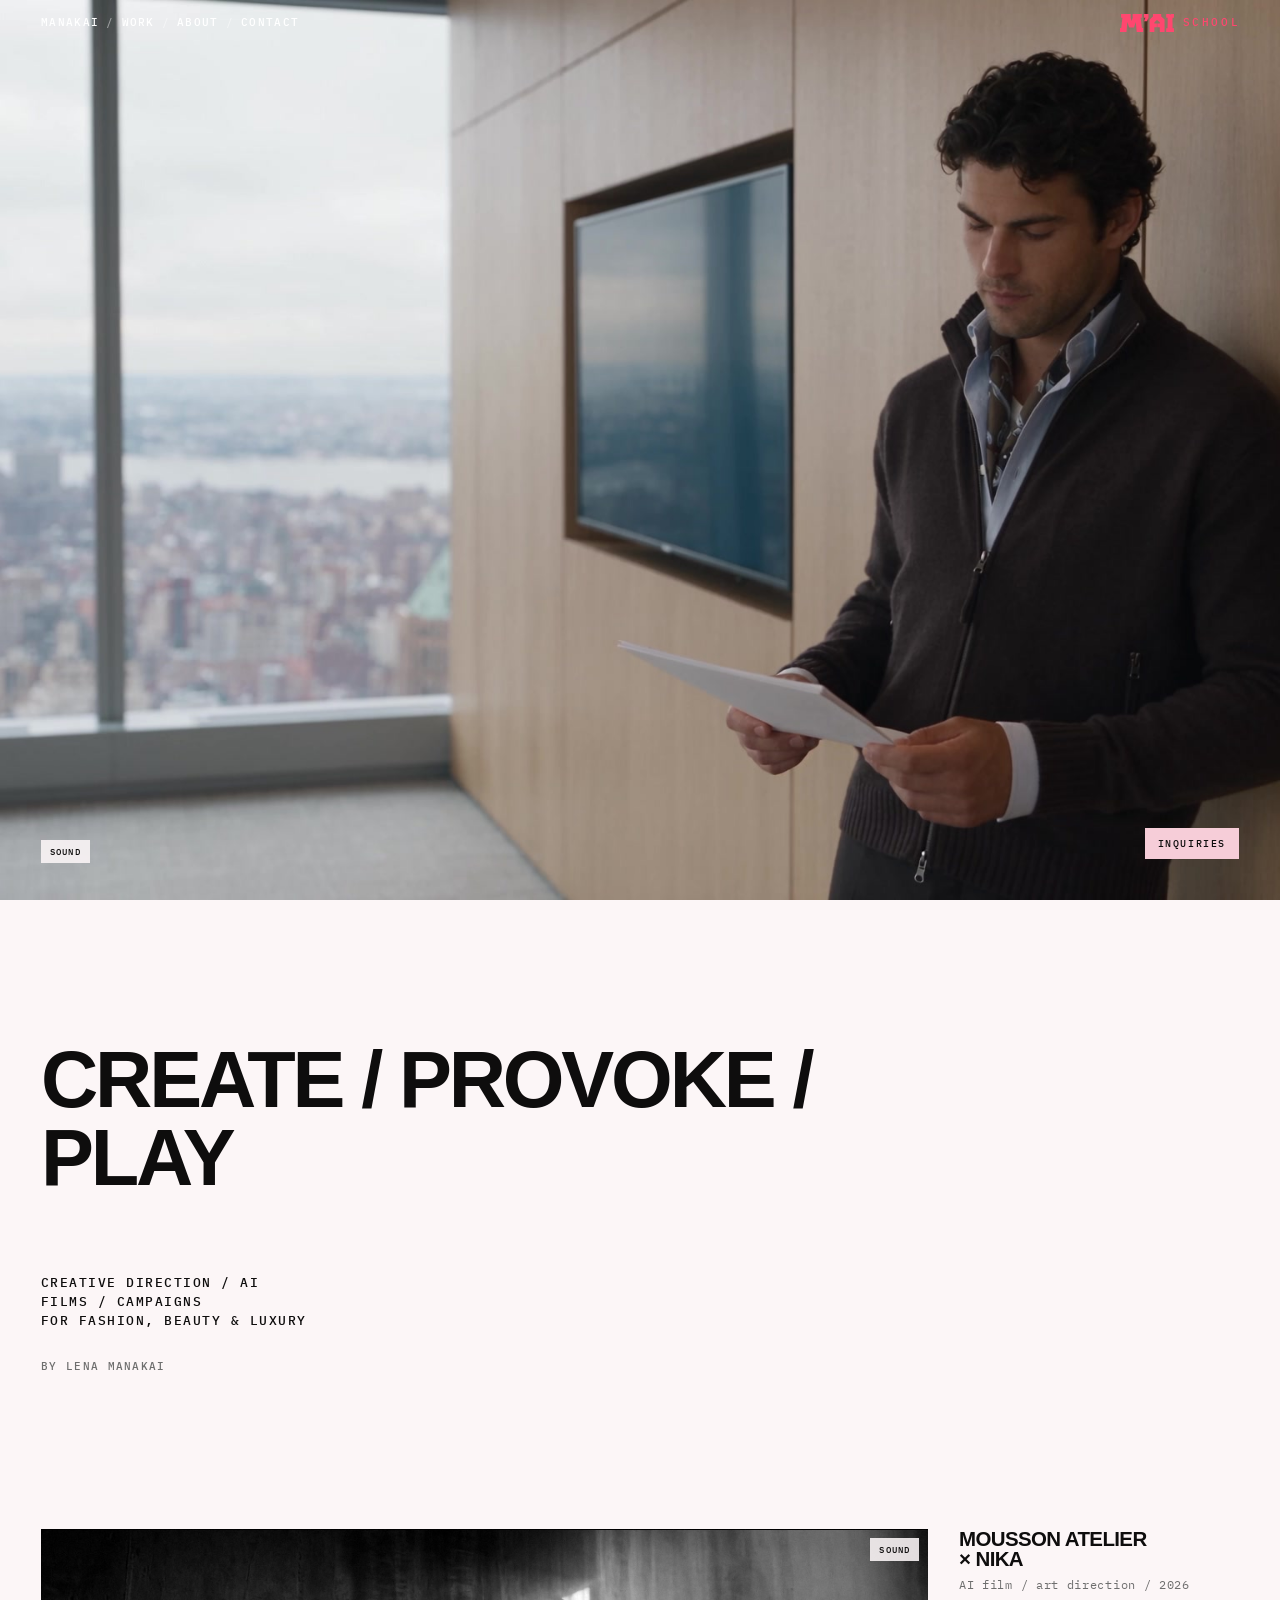
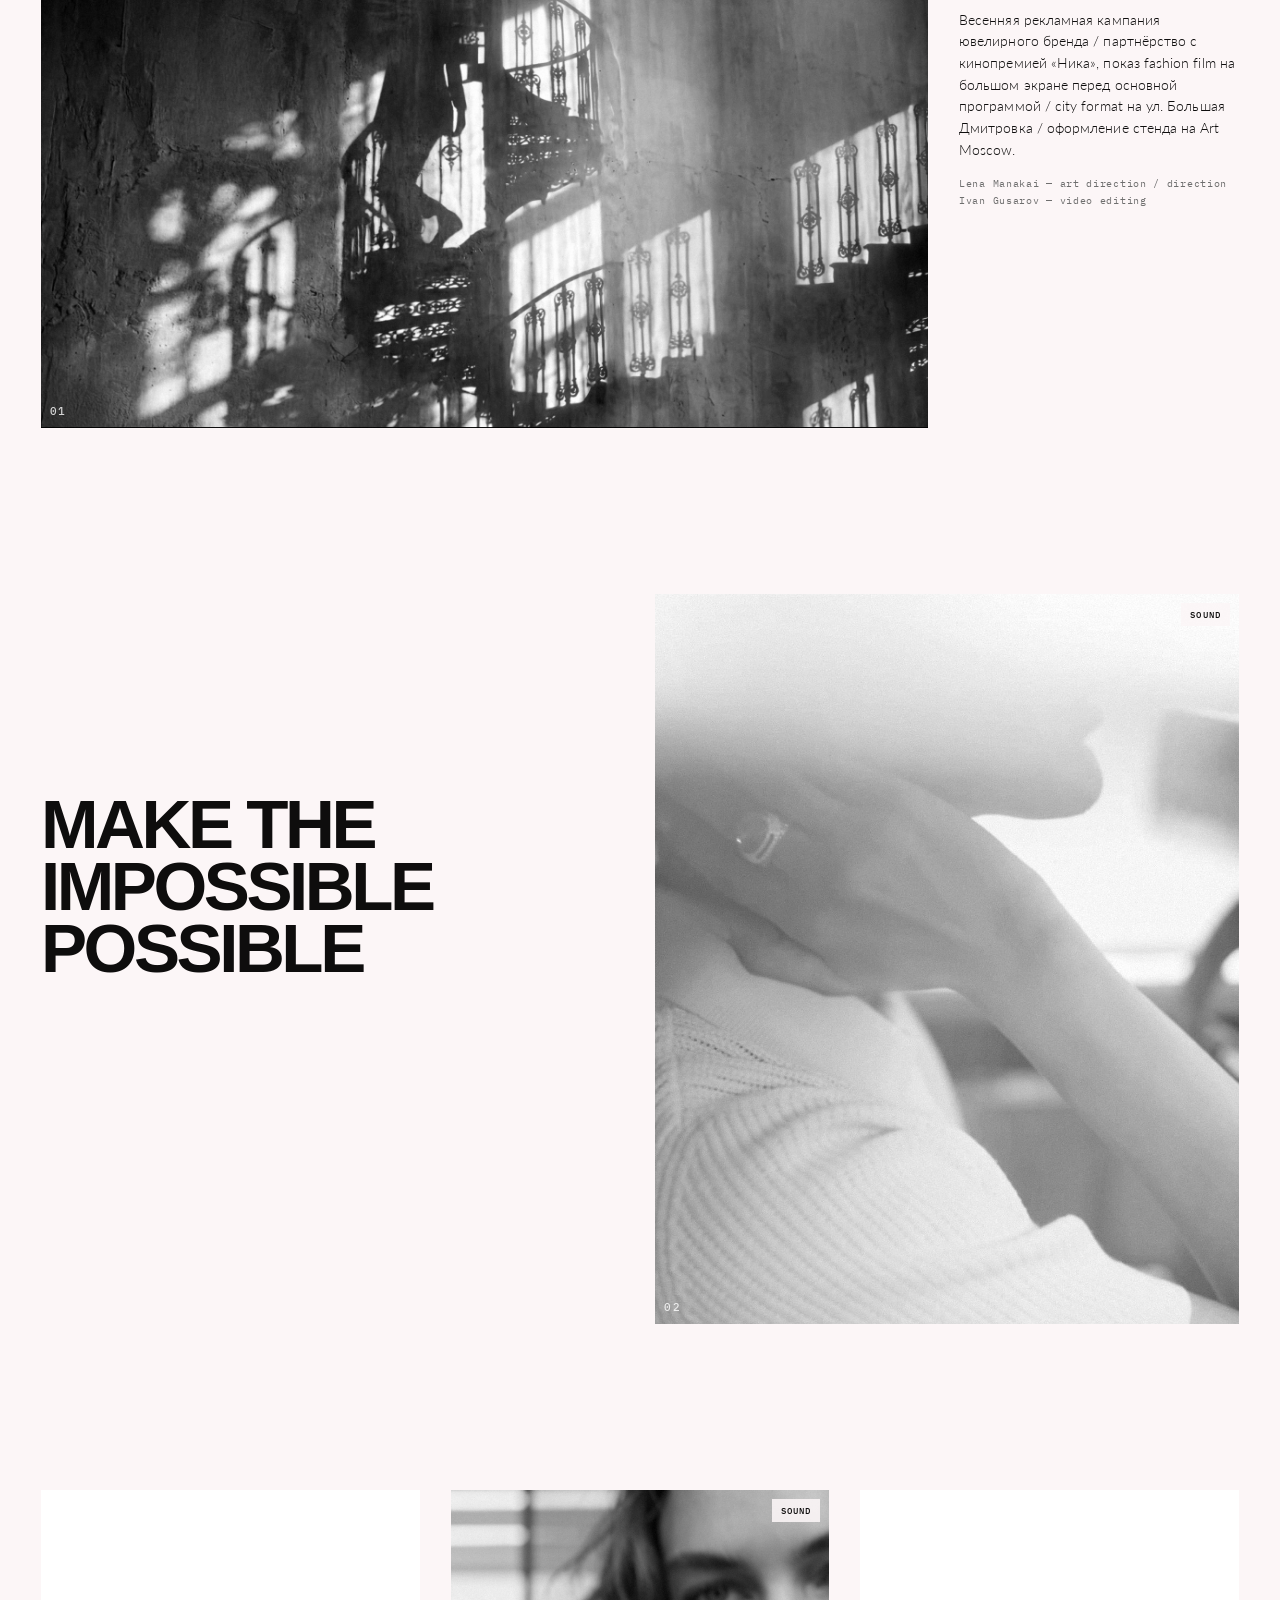
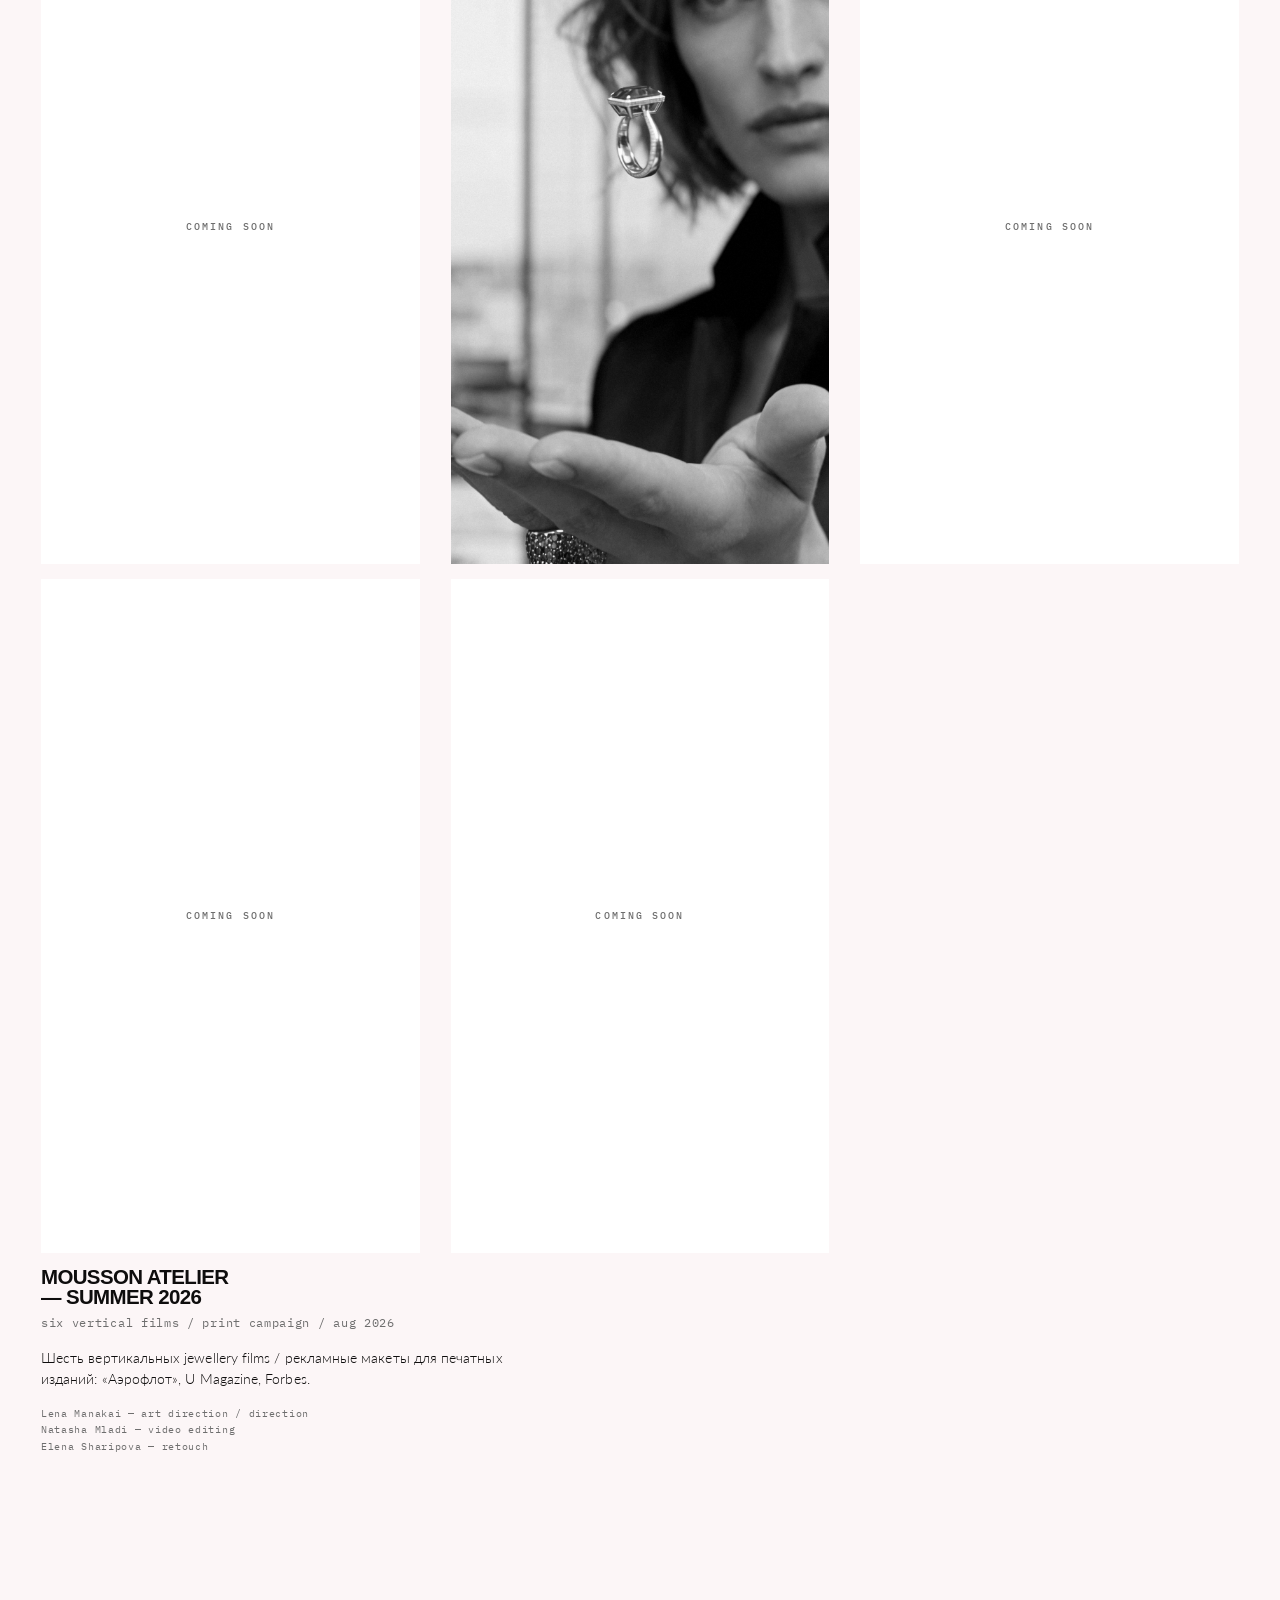
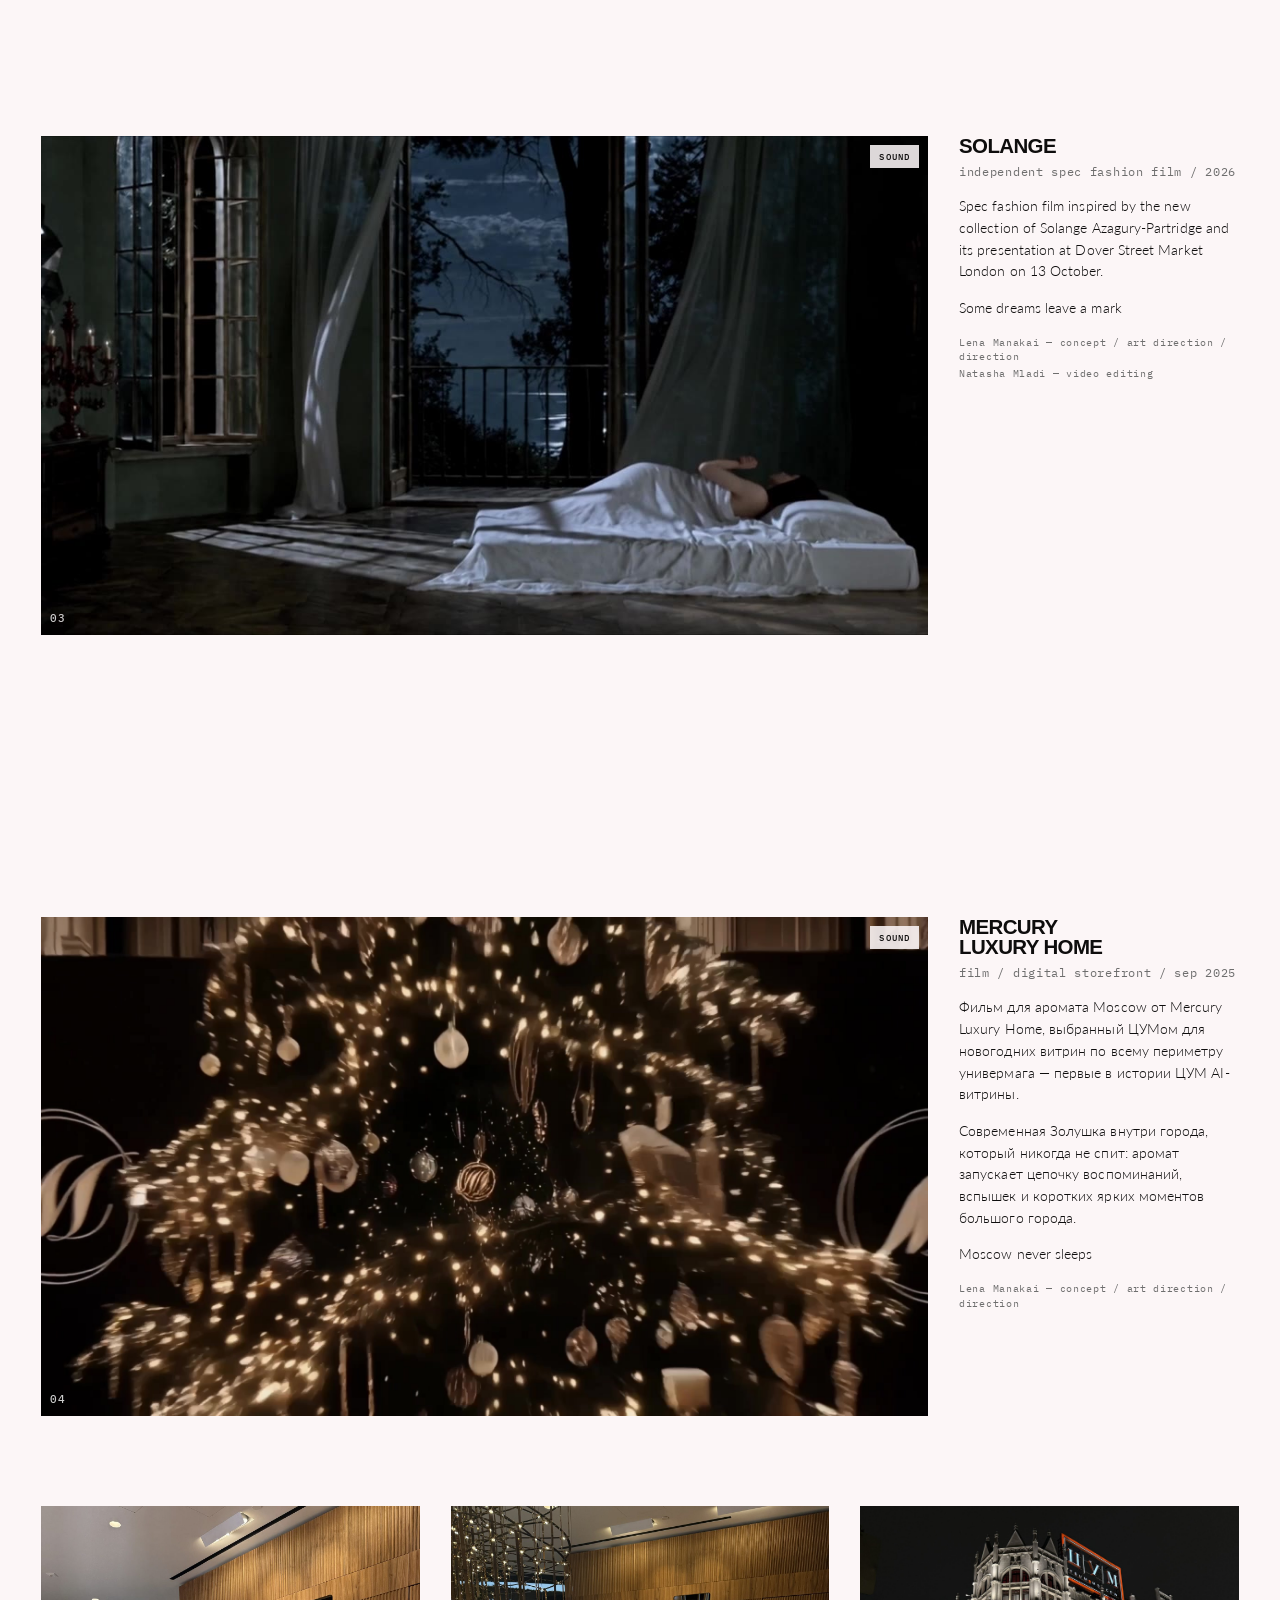
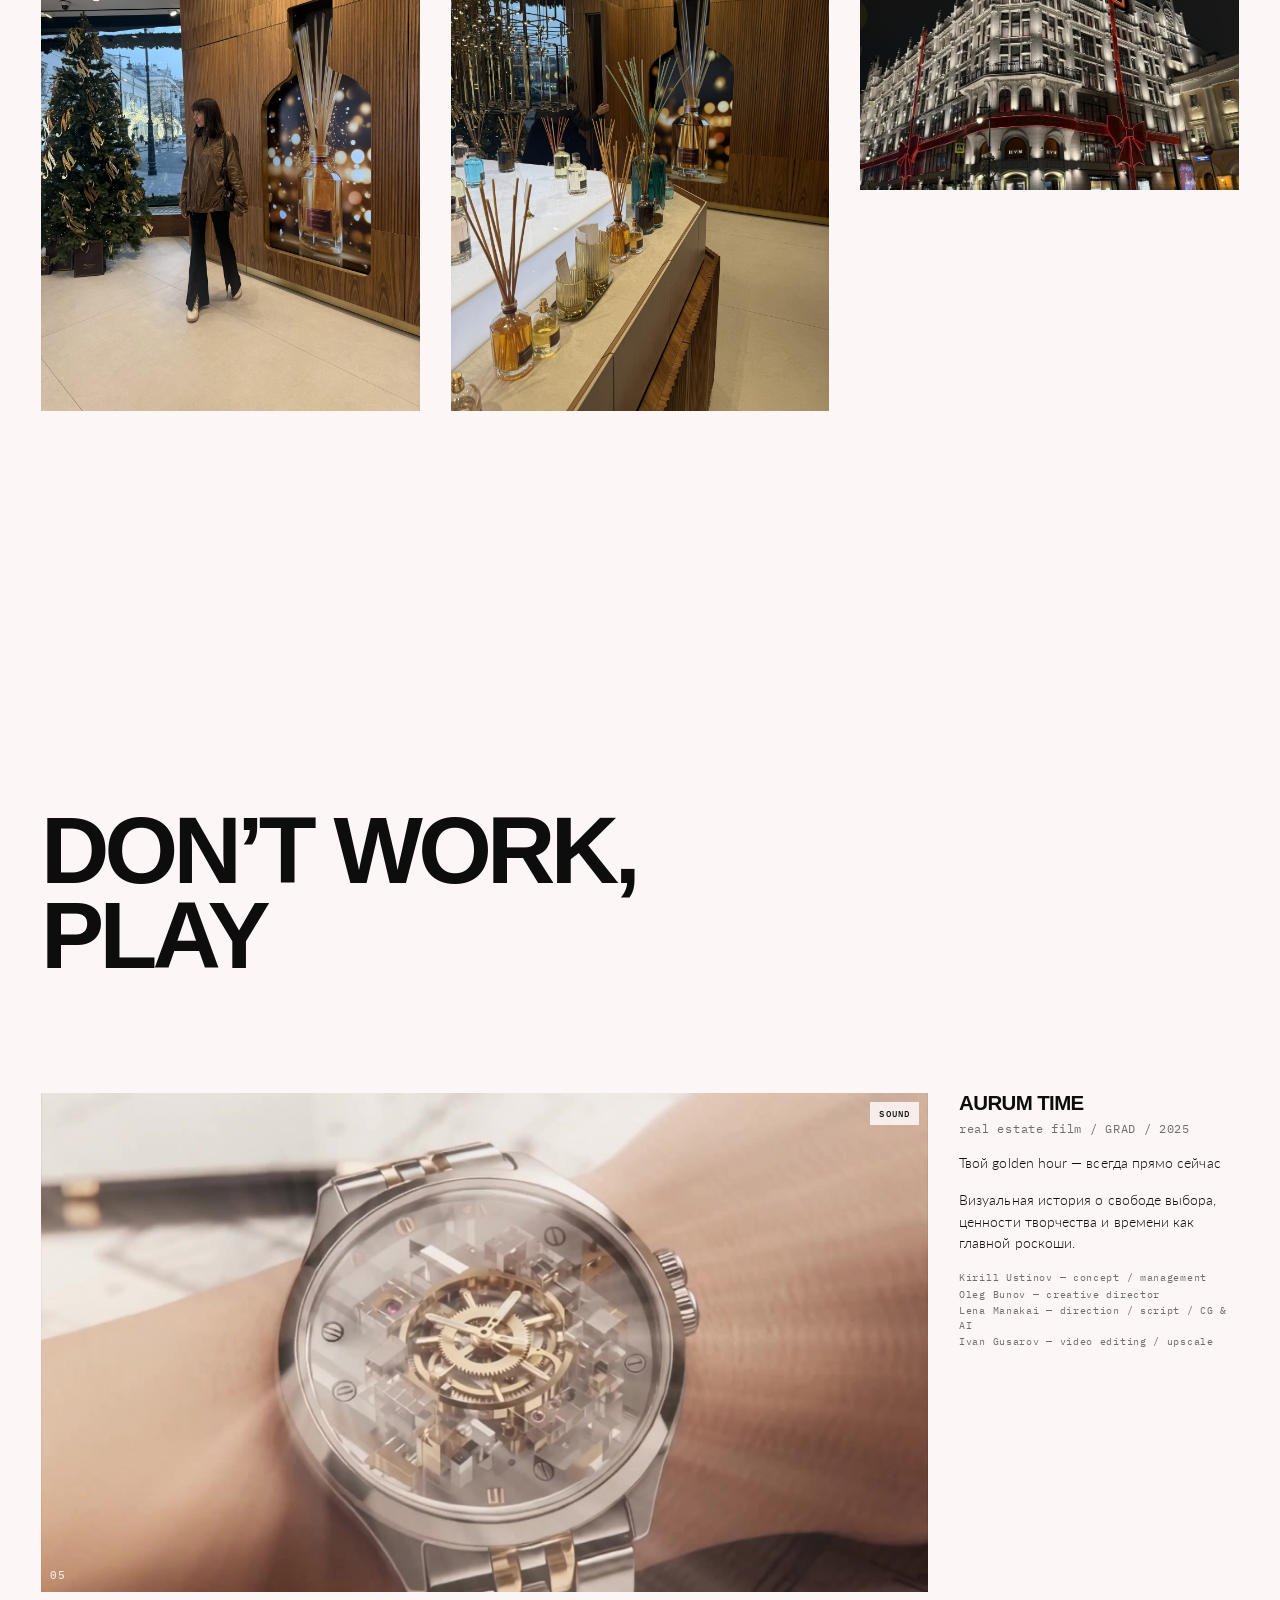
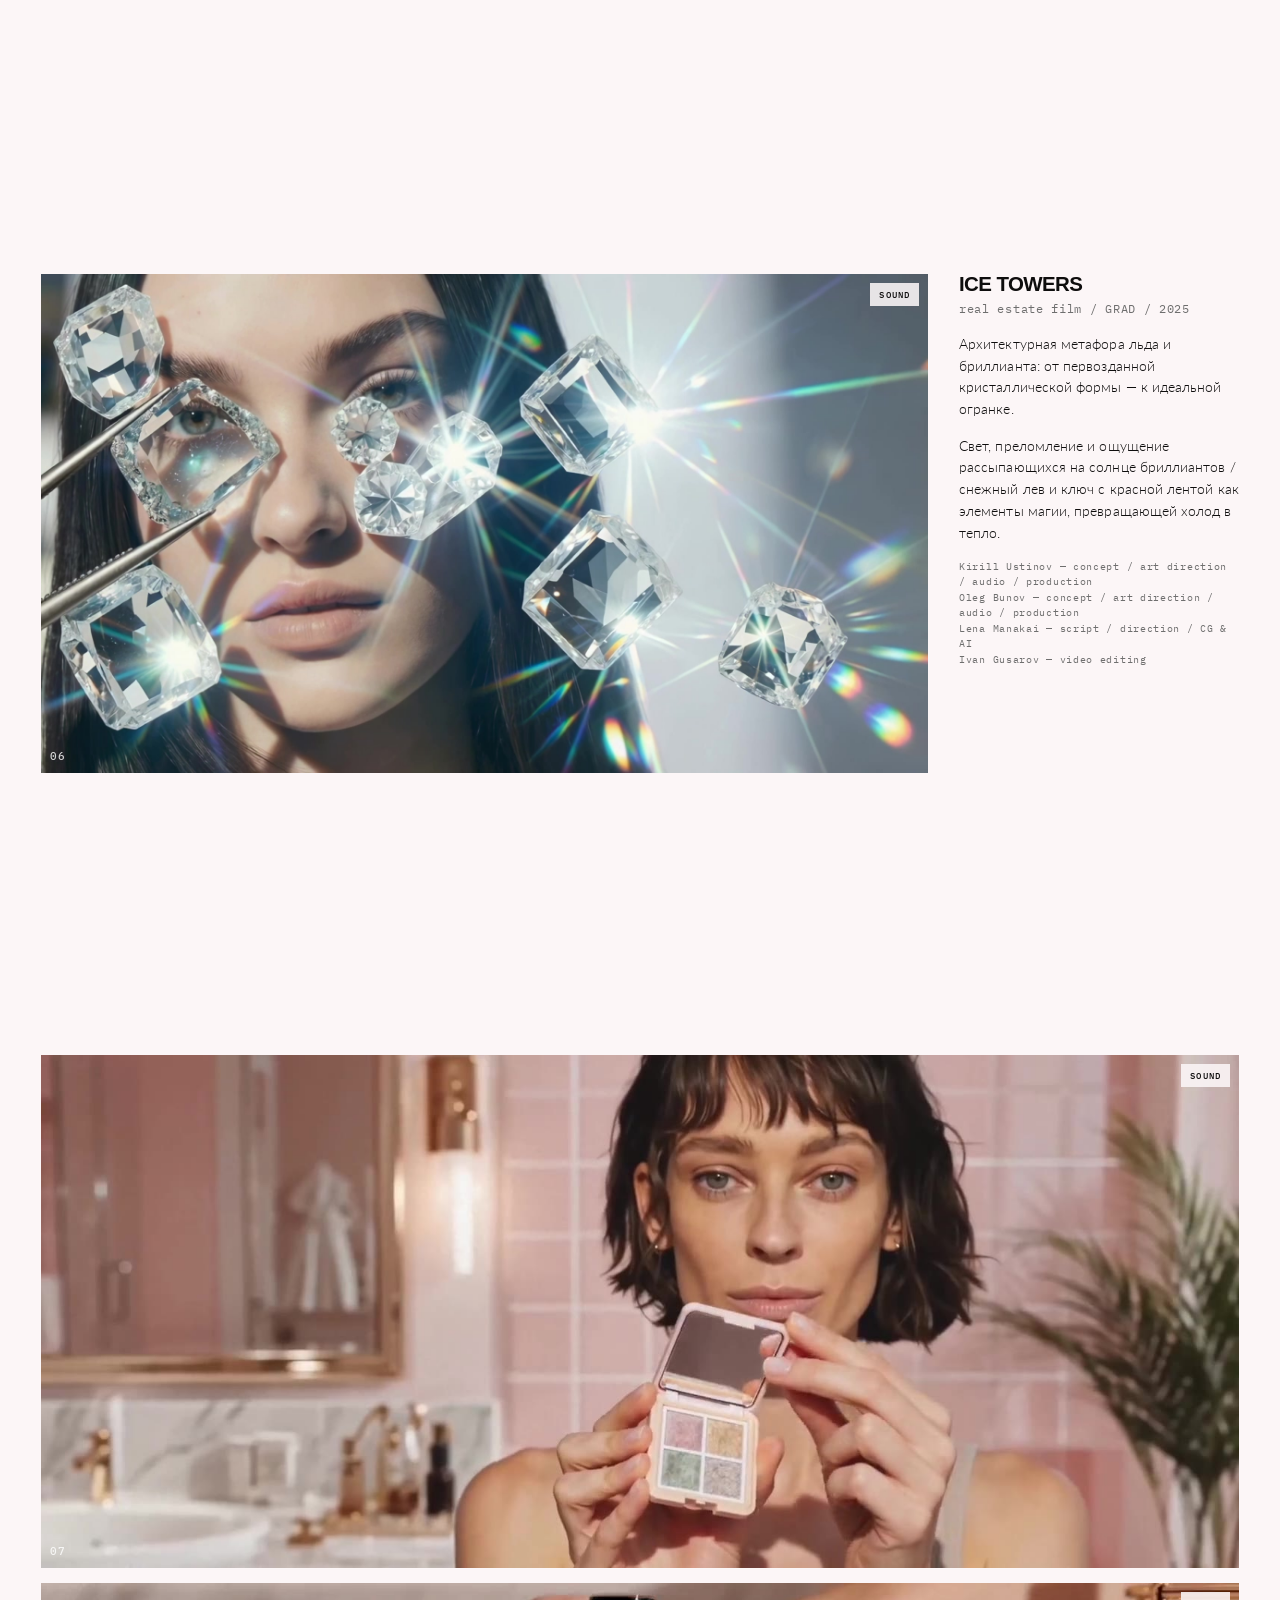
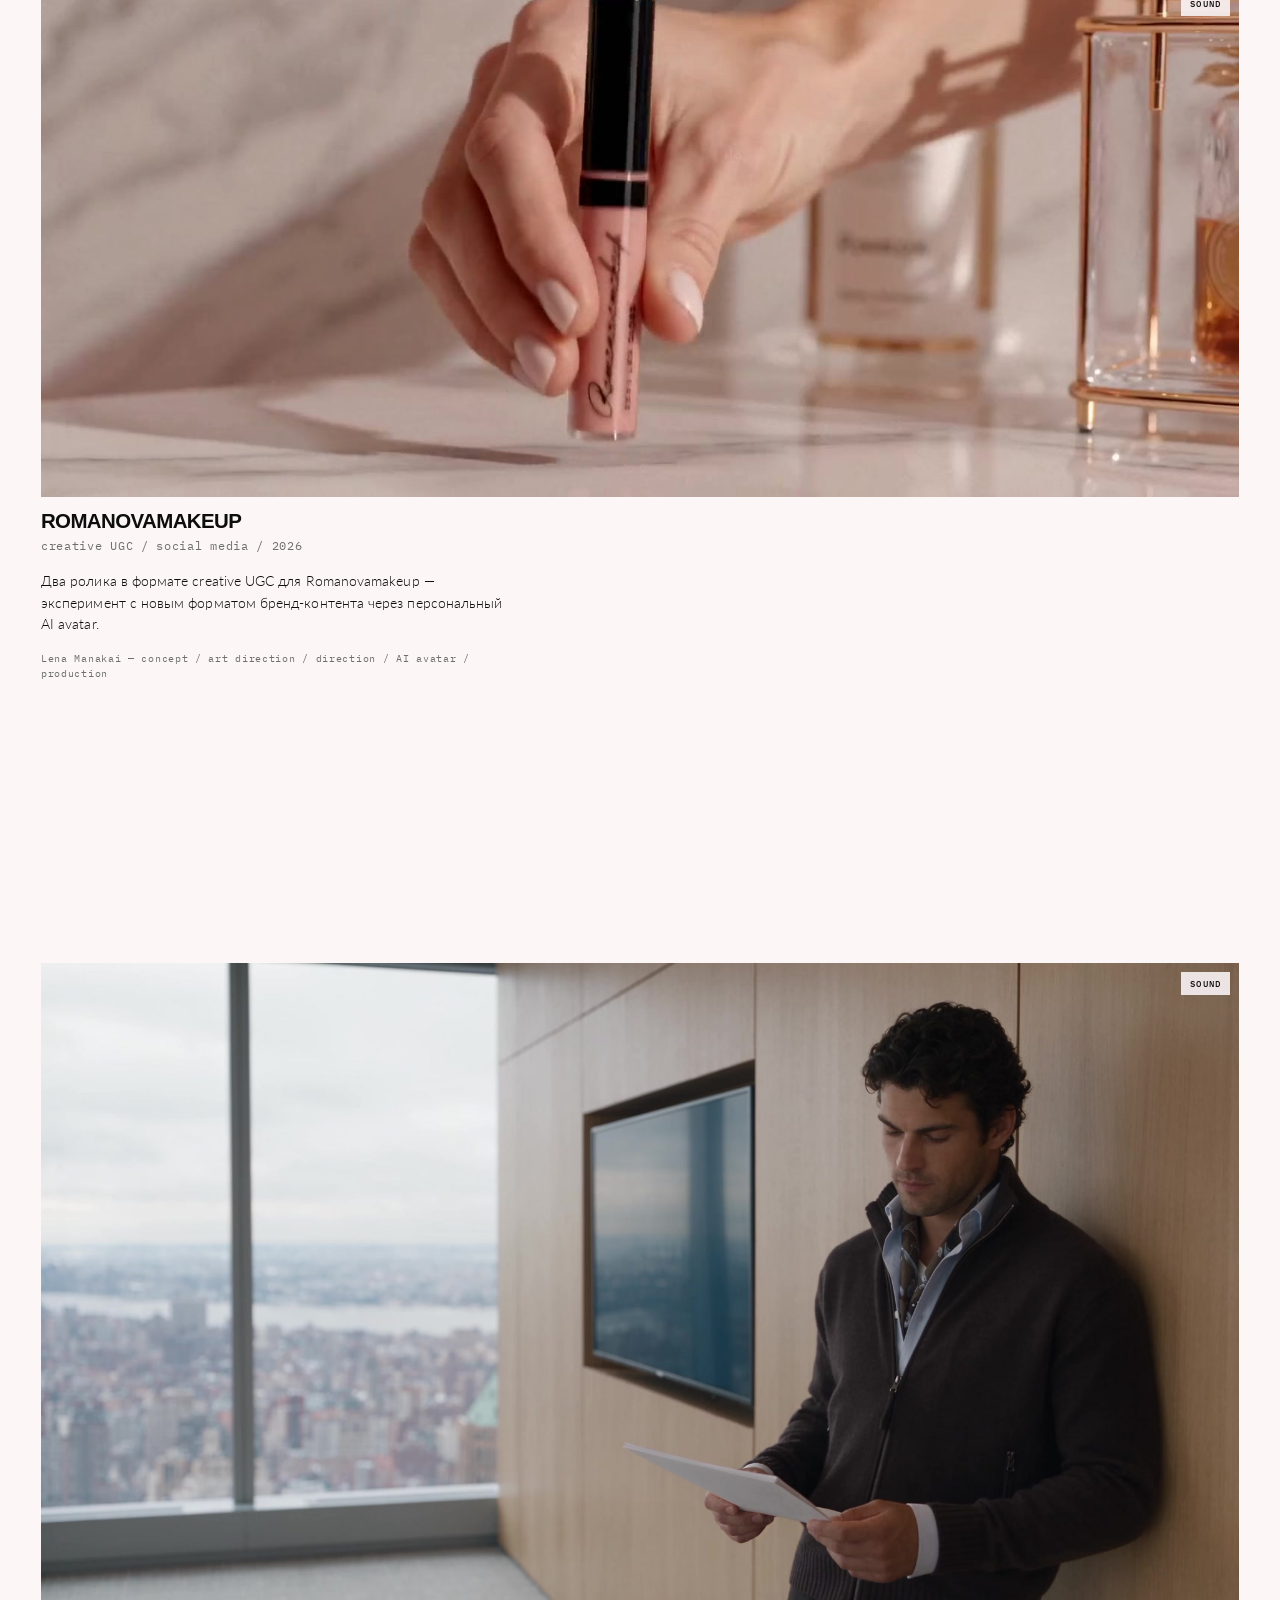
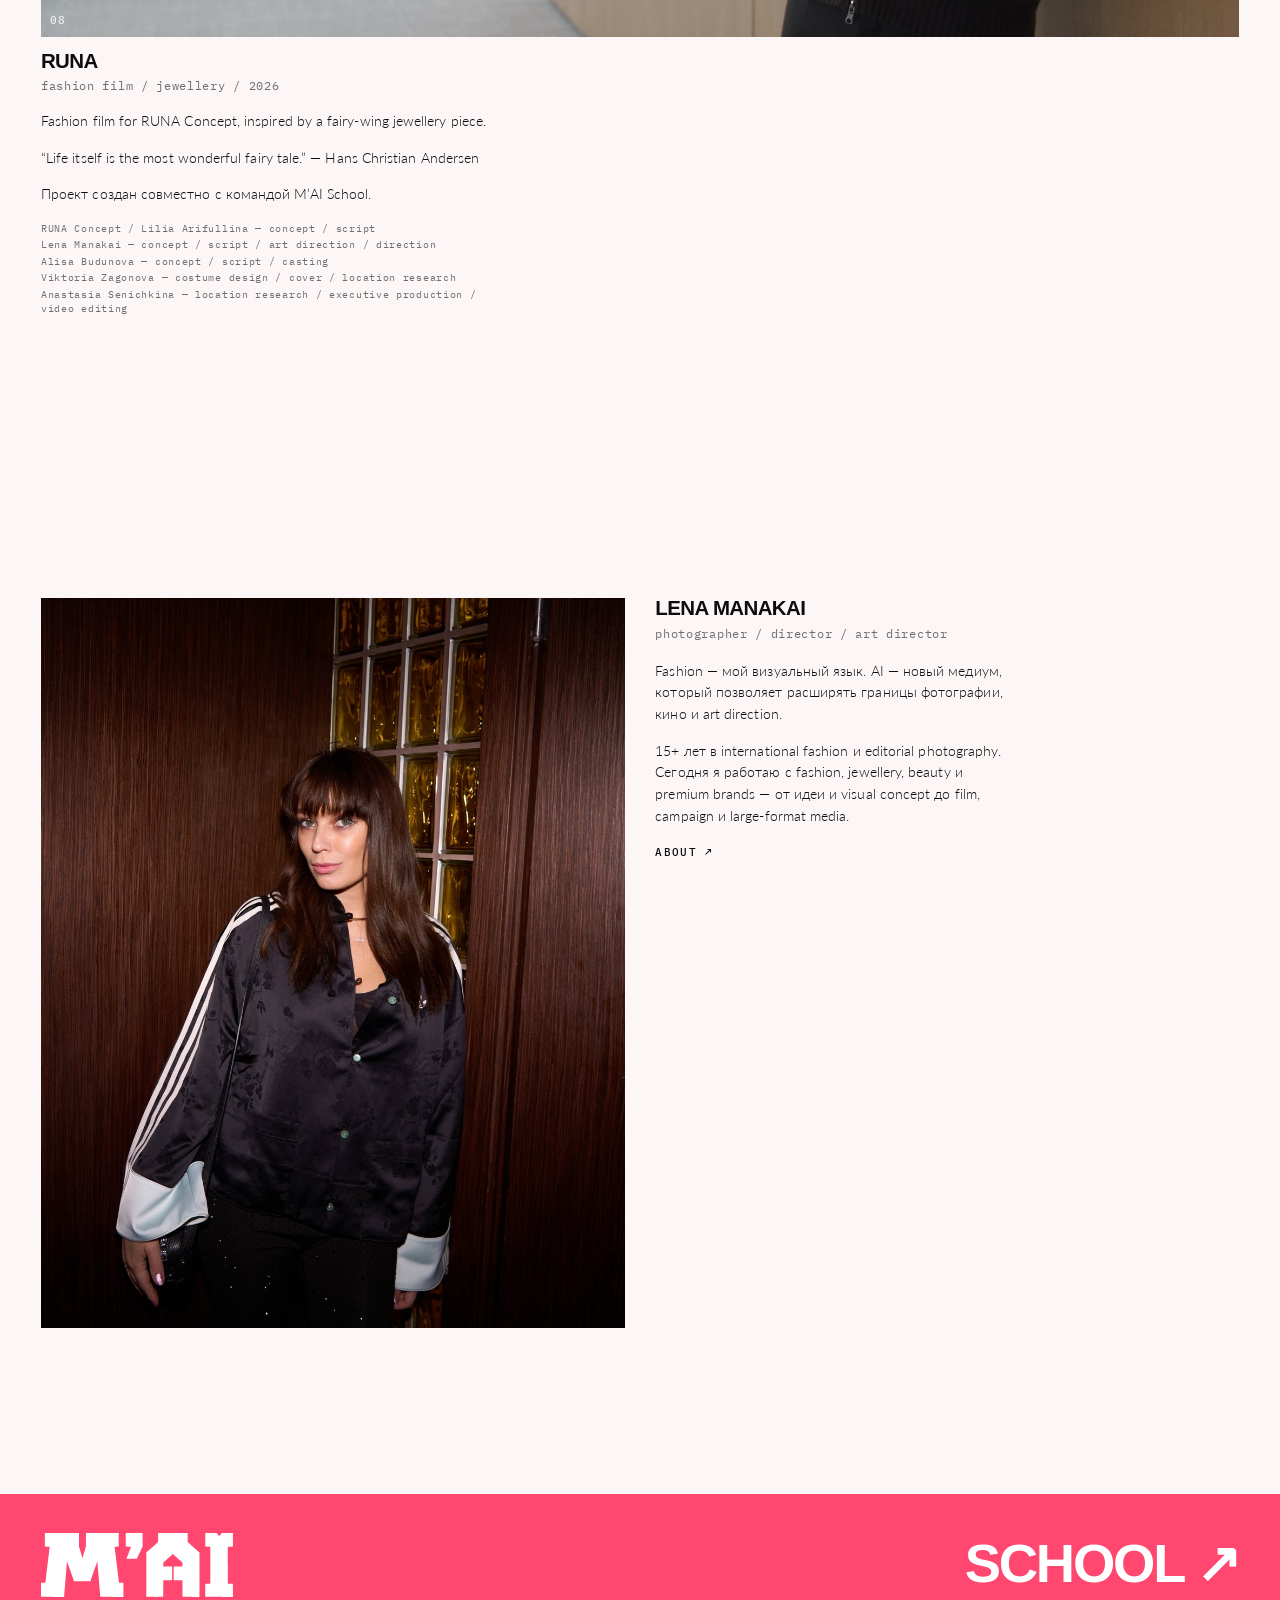
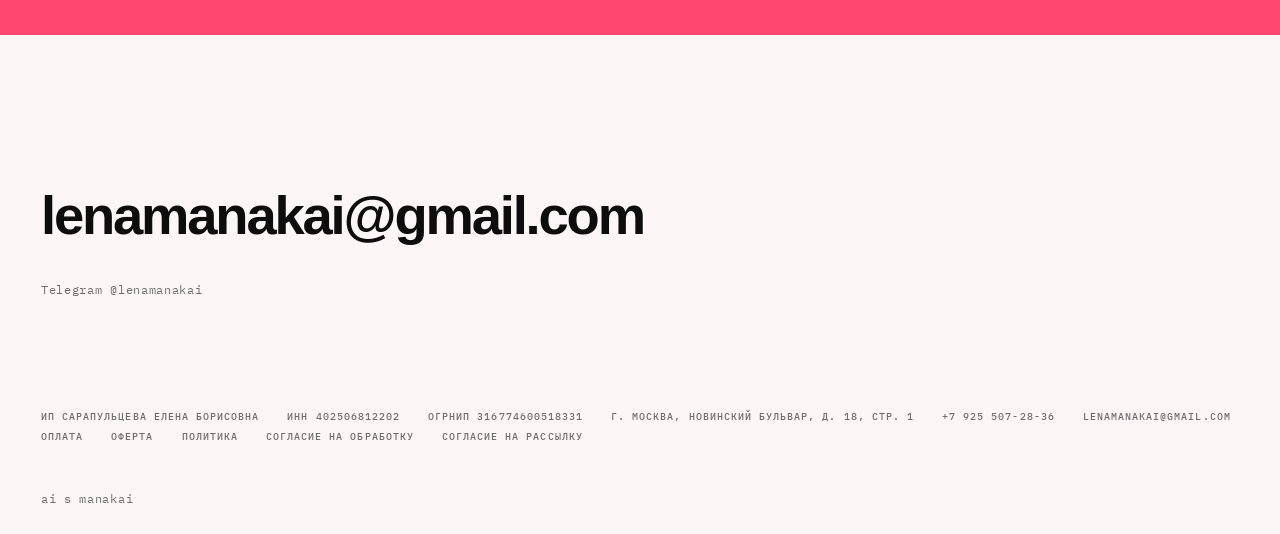
==== index.html @ 811902f3 "оплата заслонка" ====
<!doctype html>
<html lang="ru">
<head>
<meta charset="utf-8">
<meta name="viewport" content="width=device-width,initial-scale=1">
<title>MANAKAI — Lena Manakai</title>
<link rel="icon" href="favicon.svg" type="image/svg+xml">
<link rel="icon" href="favicon-32.png" sizes="32x32" type="image/png">
<link rel="apple-touch-icon" href="apple-touch-icon.png">
<meta property="og:type" content="website">
<meta property="og:site_name" content="MANAKAI">
<meta property="og:title" content="MANAKAI — Lena Manakai">
<meta property="og:description" content="Lena Manakai — photographer, director, art director. Creative direction, AI films and campaigns for fashion, beauty & luxury.">
<meta property="og:url" content="https://manakai.art/">
<meta property="og:image" content="https://manakai.art/og-main.jpg?v=2">
<meta name="twitter:card" content="summary_large_image">
<meta name="description" content="Lena Manakai — photographer, director, art director. Creative direction, AI films and campaigns for fashion, beauty & luxury.">
<link rel="canonical" href="https://manakai.art/">
<link rel="preconnect" href="https://fonts.googleapis.com">
<link rel="preconnect" href="https://fonts.gstatic.com" crossorigin>
<link rel="stylesheet" href="https://fonts.googleapis.com/css2?family=IBM+Plex+Mono:wght@400;500&family=Lato:wght@300;400&display=swap">

<style>
  :root{
    --paper:#FCF6F7;
    --white:#FFFFFF;
    --ink:#0E0D0D;
    --grey:#6E6E6E;
    --well:#111111;
    --mark:#FF476F;
    --g:clamp(16px,3.2vw,56px);
    --hd:48px;
    --mono:'Input Mono','IBM Plex Mono',ui-monospace,Menlo,monospace;
    --disp:'Helvetica Neue',Helvetica,Arial,sans-serif;
    --text:'Lato',-apple-system,'Helvetica Neue',sans-serif;
  }
  *,*::before,*::after{box-sizing:border-box;}
  html{scroll-behavior:smooth;background:var(--paper);}
  body{margin:0;background:transparent;color:var(--ink);font-family:var(--mono);
    font-size:15px;line-height:1.45;-webkit-font-smoothing:antialiased;overflow-x:hidden;}
  h1,h2,h3,p,figure{margin:0;} img,video{display:block;width:100%;}
  a{color:inherit;text-decoration:none;}

  /* ——— глобальный слой плёнки: вся страница одна поверхность ——— */
  #glass{position:fixed;inset:0;width:100%;height:100%;z-index:-1;pointer-events:none;display:block;}

  .mono{font-family:var(--mono);font-size:11px;letter-spacing:.12em;text-transform:uppercase;font-weight:500;}
  .cap{font-family:var(--mono);font-size:11.5px;letter-spacing:.06em;color:var(--grey);}
  .eyebrow{font-family:var(--mono);font-size:12px;letter-spacing:.14em;text-transform:uppercase;color:var(--ink);}
  .disp{font-family:var(--disp);font-weight:700;text-transform:uppercase;letter-spacing:-.05em;line-height:.84;}
  .body{font-family:var(--text);font-weight:300;font-size:clamp(14px,1.05vw,16px);line-height:1.55;letter-spacing:.005em;}

  /* ——— header ——— */
  header{position:fixed;top:0;left:0;right:0;z-index:80;display:flex;align-items:center;gap:12px 22px;
    padding:14px var(--g);color:#fff;transition:color .45s cubic-bezier(.22,1,.36,1);}
  header.dark{color:var(--ink);}
  header .sp{flex:1 1 auto;}
  header .line{display:inline-flex;align-items:center;gap:7px;}
  header .line a:hover{opacity:.55;}
  header .line .sl{opacity:.45;}
  .school{display:inline-flex;align-items:center;gap:9px;perspective:600px;margin-left:clamp(20px,4vw,64px);}
  .school .mk{display:block;height:18px;width:54px;background:var(--mark);
    -webkit-mask:url(a/mai.svg) no-repeat center/contain;mask:url(a/mai.svg) no-repeat center/contain;
    transform-style:preserve-3d;transition:transform .6s cubic-bezier(.22,1,.36,1);}
  .school .lb{color:var(--mark);display:inline-flex;gap:.12em;}
  .school .lb i{font-style:normal;}
  .school:hover{opacity:1;}
  /* телефон: шапка целиком влезает в строку, School не уезжает за край */
  @media (max-width:640px){
    header{gap:8px;padding:11px 14px;}
    header nav{gap:7px;}
    header nav a,header nav .sl{font-size:9.5px;letter-spacing:.07em;}
    /* на телефоне M'AI и SCHOOL складываются в один знак одной ширины */
    .school{margin-left:10px;flex:none;flex-direction:column;align-items:stretch;gap:4px;}
    .school .mk{height:24px;width:72px;}
    .school .lb{width:72px;justify-content:space-between;gap:0;font-size:10.5px;letter-spacing:0;line-height:1;}
  }

  /* ——— 01 showreel ——— */
  .reel{position:relative;height:100svh;min-height:520px;background:var(--well);overflow:hidden;}
  .reel video{width:100%;height:100%;object-fit:cover;}
  .reel .sig{position:absolute;left:var(--g);bottom:calc(var(--g) - 4px);color:rgba(255,255,255,.85);}
  /* на телефоне горизонтальный кадр показывается целиком, а не режется в вертикаль */
  @media (max-width:700px){
    .reel{height:auto;min-height:0;aspect-ratio:16/9;}
    .reel video{height:100%;object-fit:cover;}
  }

  /* ——— 02 introduction ——— */
  .intro{padding:clamp(56px,11vw,160px) var(--g) clamp(64px,12vw,180px);max-width:72%;}
  .intro .cpp{display:block;font-family:var(--disp);font-weight:700;text-transform:uppercase;
    letter-spacing:-.04em;line-height:.98;font-size:clamp(2.1rem,6.2vw,5.2rem);color:var(--ink);}
  .intro h1{display:block;margin-top:clamp(34px,6vw,86px);font-family:var(--mono);font-weight:500;
    text-transform:uppercase;letter-spacing:.12em;line-height:1.5;font-size:clamp(10.5px,1.05vw,12.5px);
    color:var(--ink);max-width:34ch;}
  .intro .who{display:block;margin-top:clamp(16px,2.4vw,30px);color:var(--grey);}
  @media (max-width:860px){ .intro{max-width:100%;} }

  .air-s{height:clamp(40px,7vw,96px);}
  .air-m{height:clamp(70px,13vw,190px);}
  .air-l{height:clamp(110px,22vw,320px);}

  .label{display:flex;align-items:baseline;gap:14px;padding-inline:var(--g);}
  .full-row{padding-inline:var(--g);}
  .shot.wide{aspect-ratio:21/9;}
  .label .sp{flex:1 1 auto;}

  .row{display:grid;gap:clamp(14px,2.4vw,40px);padding-inline:var(--g);align-items:start;}
  .r-video-text{grid-template-columns:1fr 280px;}
  .r-two-text{grid-template-columns:1fr 1fr 250px;}
  .r-empty-vert{grid-template-columns:1fr 300px;}
  .r-text-video{grid-template-columns:230px 1fr;}
  .r-img-state{grid-template-columns:1fr 1fr;}
  .r-three{grid-template-columns:repeat(3,1fr);}
  @media (max-width:860px){
    .r-video-text,.r-two-text,.r-empty-vert,.r-text-video,.r-img-state{grid-template-columns:1fr;}
  }

  .shot{position:relative;background:var(--well);overflow:hidden;display:block;width:100%;}
  .shot img,.shot video{position:absolute;inset:0;width:100%;height:100%;object-fit:cover;}
  .shot video{opacity:0;transition:opacity .5s cubic-bezier(.22,1,.36,1);}
  .shot.on video{opacity:1;}
  .shot img{transition:opacity .5s cubic-bezier(.22,1,.36,1);}
  .shot.on img{opacity:0;}
  .shot.r169{aspect-ratio:16/9;} .shot.r916{aspect-ratio:9/16;} .shot.r45{aspect-ratio:4/5;}
  .shot .tag{position:absolute;left:9px;bottom:8px;color:rgba(255,255,255,.8);z-index:2;}
  /* кадр ещё не опубликован брендом */
  .shot.soon{background:var(--white);display:flex;align-items:center;justify-content:center;
    box-shadow:inset 0 0 0 1px var(--hair);}
  .shot.soon span{color:var(--grey);font-size:9.5px;letter-spacing:.22em;}

  /* ——— окно с серией: листается на месте ——— */
  .pager{position:relative;background:var(--well);overflow:hidden;aspect-ratio:4/5;
    touch-action:pan-y;-webkit-user-select:none;user-select:none;}
  .pager img{position:absolute;inset:0;width:100%;height:100%;object-fit:cover;opacity:0;
    transition:opacity .45s cubic-bezier(.22,1,.36,1);}
  .pager img.on{opacity:1;}
  .pager .ctl{position:absolute;right:10px;bottom:10px;display:flex;align-items:stretch;gap:6px;z-index:3;}
  .pager .count{display:flex;align-items:center;background:var(--paper);color:var(--ink);
    padding:0 9px;font-family:var(--mono);font-size:10px;letter-spacing:.1em;font-variant-numeric:tabular-nums;}
  .pager .next{display:flex;align-items:center;justify-content:center;width:30px;height:26px;padding:0;
    border:0;background:var(--mark);color:#fff;cursor:pointer;font-family:var(--mono);font-size:14px;line-height:1;
    transition:transform .1s ease-out;}
  .pager .next:active{transform:scale(.94);}
  .pager:focus-visible{outline:2px solid var(--mark);outline-offset:3px;}

  .stack{display:flex;flex-direction:column;gap:9px;}
  .meta{display:flex;flex-direction:column;gap:7px;}
  .meta .ttl{font-family:var(--disp);font-weight:700;text-transform:uppercase;letter-spacing:-.03em;
    font-size:clamp(1.05rem,1.6vw,1.35rem);line-height:1;}
  /* кредиты: агентство, монтаж, продакшн — появляются только когда заполнены */
  .credits{margin-top:10px;display:flex;flex-direction:column;gap:2px;}
  .credits span{font-family:var(--mono);font-size:10px;letter-spacing:.07em;color:var(--grey);}
  .credits:empty{display:none;}

  .tblock{background:var(--white);padding:clamp(18px,2.4vw,34px);display:flex;flex-direction:column;justify-content:space-between;gap:20px;}
  .tblock .disp{font-size:clamp(1.9rem,4.4vw,3.6rem);}
  /* statement прямо на фоне, без белой плашки — как Create / Provoke / Play */
  .tblock.plain{background:transparent;padding:0;justify-content:center;gap:0;}
  .tblock.plain .disp{font-size:clamp(2.1rem,5.4vw,4.4rem);line-height:.9;}
  /* statement во всю ширину, плавает на поле */
  .state-band{padding:clamp(50px,9vw,130px) var(--g);}
  .state-band .disp{font-size:clamp(2.4rem,7.4vw,6rem);line-height:.9;}
  .square{aspect-ratio:1/1;}

  /* пустое поле — просто воздух, плёнка идёт из глобального слоя */
  .empty{min-height:clamp(220px,30vw,420px);}
  @media (max-width:860px){
    .empty{display:none;}
    .r-empty-vert .shot{max-width:74%;}
  }

  /* ——— звук: нажал на кадр — включился ——— */
  /* метка звука держится подальше от кнопки Inquiries в правом нижнем углу */
  .snd{position:absolute;right:9px;top:9px;z-index:3;display:inline-flex;align-items:center;gap:5px;
    background:rgba(252,246,247,.88);color:var(--ink);padding:5px 9px;cursor:pointer;
    font-family:var(--mono);font-size:9px;letter-spacing:.13em;text-transform:uppercase;font-weight:500;
    transition:background-color .18s linear,color .18s linear,opacity .25s linear;}
  .snd:hover{background:var(--paper);}
  .sounding .snd{background:var(--mark);color:#fff;}
  .reel .snd{right:auto;top:auto;left:var(--g);bottom:calc(var(--g) - 4px);}
  .say{display:flex;align-items:center;min-height:clamp(300px,42vw,560px);padding-inline:var(--g);}
  .say h2{font-size:clamp(1.6rem,3.6vw,2.8rem);}

  .mai-band{display:flex;align-items:center;justify-content:space-between;gap:28px;
    background:var(--mark);padding:clamp(20px,3vw,44px) var(--g);}
  .mai-band .mk{display:block;height:clamp(34px,5vw,64px);width:clamp(102px,15vw,192px);background:#fff;
    -webkit-mask:url(a/mai.svg) no-repeat center/contain;mask:url(a/mai.svg) no-repeat center/contain;}
  .mai-band .t{font-family:var(--disp);font-weight:700;text-transform:uppercase;letter-spacing:-.04em;
    line-height:.9;color:#fff;font-size:clamp(1.5rem,4.6vw,3.4rem);text-align:right;}

  /* ——— постоянная метка запроса ——— */
  #enq-wrap{position:fixed;right:var(--g);bottom:calc(var(--g) + env(safe-area-inset-bottom,0px));z-index:90;
    display:flex;flex-direction:column;align-items:flex-end;gap:6px;
    transition:opacity .4s cubic-bezier(.22,1,.36,1);}
  #enq-wrap.gone{opacity:0;pointer-events:none;}
  #enq{display:inline-flex;align-items:center;background:#F6CDD8;color:var(--ink);padding:9px 13px;
    border:0;cursor:pointer;
    font-family:var(--mono);font-size:10px;letter-spacing:.16em;text-transform:uppercase;font-weight:500;
    transition:transform .12s ease-out;}
  #enq:active{transform:scale(.96);}
  #enq-menu{display:flex;flex-direction:column;align-items:flex-end;gap:5px;}
  #enq-menu a{display:inline-flex;align-items:center;background:var(--white);color:var(--ink);
    border:1px solid #F0C2CF;padding:7px 11px;
    font-family:var(--mono);font-size:10px;letter-spacing:.16em;text-transform:uppercase;font-weight:500;
    opacity:0;transform:translateY(6px);transition:opacity .28s ease-out,transform .28s cubic-bezier(.22,1,.36,1),background-color .18s linear;}
  #enq-wrap.open #enq-menu a{opacity:1;transform:none;}
  #enq-wrap.open #enq-menu a:nth-child(2){transition-delay:.04s;}
  #enq-wrap.open #enq-menu a:nth-child(3){transition-delay:.08s;}
  #enq-wrap.open #enq-menu a:nth-child(4){transition-delay:.12s;}
  #enq-menu a:hover{background:#F6CDD8;}
  #enq-menu .wait{margin-left:8px;border:1px solid rgba(14,13,13,.35);padding:1px 5px;font-size:8.5px;letter-spacing:.1em;}

  .contact{padding:clamp(60px,12vw,170px) var(--g) clamp(40px,7vw,90px);}
  .contact a.mail{display:inline-block;font-family:var(--disp);font-weight:700;text-transform:none;
    letter-spacing:-.04em;line-height:1;font-size:clamp(1.5rem,5vw,3.4rem);color:var(--ink);}
  .contact a.mail:hover{color:var(--mark);}
  .contact .ph{display:inline-block;border:1px solid var(--mark);color:var(--mark);padding:2px 8px;
    font-family:var(--mono);font-size:clamp(11px,1.4vw,15px);letter-spacing:.08em;text-transform:uppercase;
    vertical-align:middle;}
  .contact .links{display:flex;flex-wrap:wrap;gap:6px 22px;margin-top:clamp(20px,3vw,40px);}
  .contact .links a:hover{color:var(--mark);}

  footer{display:flex;flex-wrap:wrap;gap:10px 24px;justify-content:space-between;align-items:center;
    padding:18px var(--g) 26px;border-top:1px solid var(--hair);}
  .legal{padding:22px var(--g) 30px;border-top:1px solid var(--hair);
    display:flex;flex-wrap:wrap;gap:6px 28px;color:var(--grey);}
  .legal span,.legal a{font-family:var(--mono);font-size:9.5px;letter-spacing:.11em;
    text-transform:uppercase;font-weight:500;color:var(--grey);}
  .legal a:hover{color:var(--ink);}
  :where(a,button):focus-visible{outline:2px solid var(--mark);outline-offset:3px;}
  @media (prefers-reduced-motion:reduce){ html{scroll-behavior:auto;} }
  .ph{display:inline-block;border:1px solid var(--mark);color:var(--mark);padding:1px 6px;
    font-family:var(--mono);font-size:10px;letter-spacing:.08em;}
</style>
</head>
<body>
<canvas id="glass" aria-hidden="true"></canvas>
<!-- INQUIRIES → развилка: телеграм / вотсап. Номер вотсапа подставить в wa.me/ -->
<div id="enq-wrap">
  <div id="enq-menu" hidden>
    <a href="https://t.me/lenamanakai" target="_blank" rel="noopener">Telegram</a>
    <a href="https://wa.me/79255072836?text=%D0%97%D0%B4%D1%80%D0%B0%D0%B2%D1%81%D1%82%D0%B2%D1%83%D0%B9%D1%82%D0%B5%21%20%D0%9F%D0%B8%D1%88%D1%83%20%D1%81%20%D1%81%D0%B0%D0%B9%D1%82%D0%B0%20manakai.art" target="_blank" rel="noopener">WhatsApp</a>
    <a href="mailto:lenamanakai@gmail.com?subject=%D0%97%D0%B0%D0%BF%D1%80%D0%BE%D1%81%20%D1%81%20%D1%81%D0%B0%D0%B9%D1%82%D0%B0%20manakai.art">Почта</a>
    <a href="tel:+79255072836">+7 925 507-28-36</a>
  </div>
  <button id="enq" type="button" aria-expanded="false" aria-controls="enq-menu">Inquiries</button>
</div>

<header id="hd">
  <nav class="line mono">
    <a href="index.html#top">MANAKAI</a><span class="sl">/</span><a href="#work">Work</a><span class="sl">/</span><a href="about.html">About</a><span class="sl">/</span><a href="#contact">Contact</a>
  </nav>
  <span class="sp"></span>
  <a class="school" href="school.html" aria-label="M’AI School">
    <span class="mk" id="mk"></span><span class="lb mono"><i>S</i><i>C</i><i>H</i><i>O</i><i>O</i><i>L</i></span>
  </a>
</header>

<!-- 01 · SHOWREEL -->
<section class="reel" id="top" data-snd>
  <video src="a/runa.mp4?v=5" poster="a/runa.jpg" autoplay muted loop playsinline preload="metadata"></video>
</section>

<!-- 02 · INTRODUCTION -->
<section class="intro">
  <span class="cpp">Create / Provoke / Play</span>
  <h1>Creative direction / AI films / campaigns<br>for fashion, beauty &amp; luxury</h1>
  <span class="who mono">by Lena Manakai</span>
</section>

<div class="row r-video-text" id="work">
  <a class="shot r169" data-v="a/nika.mp4" data-snd href="#work">
    <img src="a/nika-bw.jpg" alt="Mousson Atelier × NIKA">
    <video src="a/nika.mp4?v=5" muted loop playsinline preload="none"></video>
    <span class="tag mono">01</span>
  </a>
  <div class="meta">
    <span class="ttl">Mousson Atelier<br>× NIKA</span>
    <span class="cap">AI film / art direction / 2026</span>
    <p class="body" style="margin-top:8px;">Весенняя рекламная кампания ювелирного бренда / партнёрство с кинопремией «Ника», показ fashion film на большом экране перед основной программой / city format на ул. Большая Дмитровка / оформление стенда на Art Moscow.</p>
    <div class="credits">
      <span>Lena Manakai — art direction / direction</span>
      <span>Ivan Gusarov — video editing</span>
    </div>
  </div>
</div>

<div class="air-m"></div>

<div class="row r-img-state">
  <div class="tblock square plain">
    <h2 class="disp">Make the<br>impossible<br>possible</h2>
  </div>
  <a class="shot r45" data-v="a/italy.mp4" data-snd href="#work">
    <img src="a/italy-bw.jpg" alt="Mousson Atelier — Summer 2026">
    <video src="a/italy.mp4?v=5" muted loop playsinline preload="none"></video>
    <span class="tag mono">02</span>
  </a>
</div>

<div class="air-m"></div>

<div class="row r-three">
  <div class="shot r916 soon"><span class="mono">Coming soon</span></div>
  <a class="shot r916" data-v="a/safe.mp4" data-snd href="#work"><img src="a/safe-bw.jpg" alt=""><video src="a/safe.mp4?v=5" muted loop playsinline preload="none"></video></a>
  <div class="shot r916 soon"><span class="mono">Coming soon</span></div>
</div>

<div class="row r-three" style="margin-top:clamp(8px,1.2vw,16px);">
  <div class="shot r916 soon"><span class="mono">Coming soon</span></div>
  <div class="shot r916 soon"><span class="mono">Coming soon</span></div>
  <div></div>
</div>

<div class="label" style="margin-top:14px;align-items:flex-start;">
  <div class="meta" style="max-width:52ch;">
    <span class="ttl">Mousson Atelier<br>— Summer 2026</span>
    <span class="cap">six vertical films / print campaign / aug 2026</span>
    <p class="body" style="margin-top:8px;">Шесть вертикальных jewellery films / рекламные макеты для печатных изданий: «Аэрофлот», U Magazine, Forbes.</p>
    <div class="credits">
      <span>Lena Manakai — art direction / direction</span>
      <span>Natasha Mladi — video editing</span>
      <span>Elena Sharipova — retouch</span>
    </div>
  </div>
</div>

<div class="air-l"></div>

<div class="row r-video-text">
  <a class="shot r169" data-v="a/solange.mp4" data-snd href="#work">
    <img src="a/solange.jpg" alt="Solange">
    <video src="a/solange.mp4?v=5" muted loop playsinline preload="none"></video>
    <span class="tag mono">03</span>
  </a>
  <div class="meta">
    <span class="ttl">Solange</span>
    <span class="cap">independent spec fashion film / 2026</span>
    <p class="body" style="margin-top:8px;">Spec fashion film inspired by the new collection of Solange Azagury-Partridge and its presentation at Dover Street Market London on 13 October.</p>
    <p class="body" style="margin-top:8px;">Some dreams leave a mark</p>
    <div class="credits">
      <span>Lena Manakai — concept / art direction / direction</span>
      <span>Natasha Mladi — video editing</span>
    </div>
  </div>
</div>

<div class="air-l"></div>

<div class="row r-video-text">
  <a class="shot r169" data-v="a/mercury.mp4" data-snd href="#work">
    <img src="a/mercury.jpg" alt="Mercury Luxury Home">
    <video src="a/mercury.mp4?v=5" muted loop playsinline preload="none"></video>
    <span class="tag mono">04</span>
  </a>
  <div class="meta">
    <span class="ttl">Mercury<br>Luxury Home</span>
    <span class="cap">film / digital storefront / sep 2025</span>
    <p class="body" style="margin-top:8px;">Фильм для аромата Moscow от Mercury Luxury Home, выбранный ЦУМом для новогодних витрин по всему периметру универмага — первые в истории ЦУМ AI-витрины.</p>
    <p class="body" style="margin-top:8px;">Современная Золушка внутри города, который никогда не спит: аромат запускает цепочку воспоминаний, вспышек и коротких ярких моментов большого города.</p>
    <p class="body" style="margin-top:8px;">Moscow never sleeps</p>
    <div class="credits">
      <span>Lena Manakai — concept / art direction / direction</span>
    </div>
  </div>
</div>

<div class="air-s"></div>

<div class="row r-three">
  <img src="a/vitrina-2.jpg" alt="Витрина ЦУМ" loading="lazy">
  <img src="a/vitrina-3.jpg" alt="Витрина ЦУМ" loading="lazy">
  <img src="a/vitrina-1.jpg" alt="Витрина ЦУМ" loading="lazy">
</div>

<div class="air-l"></div>

<section class="state-band">
  <h2 class="disp">Don’t work,<br>play</h2>
</section>

<div class="row r-video-text">
  <a class="shot r169" data-v="a/aurum.mp4" data-snd href="#work">
    <img src="a/aurum.jpg" alt="Aurum Time">
    <video src="a/aurum.mp4?v=5" muted loop playsinline preload="none"></video>
    <span class="tag mono">05</span>
  </a>
  <div class="meta">
    <span class="ttl">Aurum Time</span>
    <span class="cap">real estate film / GRAD / 2025</span>
    <p class="body" style="margin-top:8px;">Твой golden hour — всегда прямо сейчас</p>
    <p class="body" style="margin-top:8px;">Визуальная история о свободе выбора, ценности творчества и времени как главной роскоши.</p>
    <div class="credits">
      <span>Kirill Ustinov — concept / management</span>
      <span>Oleg Bunov — creative director</span>
      <span>Lena Manakai — direction / script / CG &amp; AI</span>
      <span>Ivan Gusarov — video editing / upscale</span>
    </div>
  </div>
</div>

<div class="air-l"></div>

<div class="row r-video-text">
  <a class="shot r169" data-v="a/ice.mp4" data-snd href="#work">
    <img src="a/ice.jpg" alt="Ice Towers">
    <video src="a/ice.mp4?v=5" muted loop playsinline preload="none"></video>
    <span class="tag mono">06</span>
  </a>
  <div class="meta">
    <span class="ttl">Ice Towers</span>
    <span class="cap">real estate film / GRAD / 2025</span>
    <p class="body" style="margin-top:8px;">Архитектурная метафора льда и бриллианта: от первозданной кристаллической формы — к идеальной огранке.</p>
    <p class="body" style="margin-top:8px;">Свет, преломление и ощущение рассыпающихся на солнце бриллиантов / снежный лев и ключ с красной лентой как элементы магии, превращающей холод в тепло.</p>
    <div class="credits">
      <span>Kirill Ustinov — concept / art direction / audio / production</span>
      <span>Oleg Bunov — concept / art direction / audio / production</span>
      <span>Lena Manakai — script / direction / CG &amp; AI</span>
      <span>Ivan Gusarov — video editing</span>
    </div>
  </div>
</div>

<div class="air-l"></div>

<div class="full-row">
  <a class="shot wide" data-v="a/romash1.mp4" data-snd href="#work">
    <img src="a/romash1.jpg" alt="Romanovamakeup">
    <video src="a/romash1.mp4?v=5" muted loop playsinline preload="none"></video>
    <span class="tag mono">07</span>
  </a>
  <a class="shot wide" data-v="a/romash2.mp4" data-snd href="#work" style="margin-top:clamp(8px,1.2vw,16px);">
    <img src="a/romash2.jpg" alt="Romanovamakeup">
    <video src="a/romash2.mp4?v=5" muted loop playsinline preload="none"></video>
  </a>
</div>

<div class="label" style="margin-top:14px;align-items:flex-start;">
  <div class="meta" style="max-width:52ch;">
    <span class="ttl">Romanovamakeup</span>
    <span class="cap">creative UGC / social media / 2026</span>
    <p class="body" style="margin-top:8px;">Два ролика в формате creative UGC для Romanovamakeup — эксперимент с новым форматом бренд-контента через персональный AI avatar.</p>
    <div class="credits">
      <span>Lena Manakai — concept / art direction / direction / AI avatar / production</span>
    </div>
  </div>
</div>

<div class="air-l"></div>

<div class="full-row">
  <a class="shot r169" data-v="a/runa.mp4" data-snd href="#work">
    <img src="a/runa.jpg" alt="RUNA">
    <video src="a/runa.mp4?v=5" muted loop playsinline preload="none"></video>
    <span class="tag mono">08</span>
  </a>
</div>

<div class="label" style="margin-top:14px;align-items:flex-start;">
  <div class="meta" style="max-width:52ch;">
    <span class="ttl">RUNA</span>
    <span class="cap">fashion film / jewellery / 2026</span>
    <p class="body" style="margin-top:8px;">Fashion film for RUNA Concept, inspired by a fairy-wing jewellery piece.</p>
    <p class="body" style="margin-top:8px;">“Life itself is the most wonderful fairy tale.” — Hans Christian Andersen</p>
    <p class="body" style="margin-top:8px;">Проект создан совместно с командой M’AI School.</p>
    <div class="credits">
      <span>RUNA Concept / Lilia Arifullina — concept / script</span>
      <span>Lena Manakai — concept / script / art direction / direction</span>
      <span>Alisa Budunova — concept / script / casting</span>
      <span>Viktoria Zagonova — costume design / cover / location research</span>
      <span>Anastasia Senichkina — location research / executive production / video editing</span>
    </div>
  </div>
</div>

<div class="air-l"></div>

<div class="row r-img-state" id="about">
  <img src="a/s/portrait.jpg" alt="Lena Manakai" loading="lazy">
  <div class="meta" style="justify-content:center;">
    <span class="ttl">Lena Manakai</span>
    <span class="cap">photographer / director / art director</span>
    <p class="body" style="margin-top:10px;max-width:44ch;">Fashion — мой визуальный язык. AI — новый медиум, который позволяет расширять границы фотографии, кино и art direction.</p>
    <p class="body" style="margin-top:8px;max-width:44ch;">15+ лет в international fashion и editorial photography. Сегодня я работаю с fashion, jewellery, beauty и premium brands — от идеи и visual concept до film, campaign и large-format media.</p>
    <a class="mono" href="about.html" style="margin-top:12px;">About ↗</a>
  </div>
</div>

<div class="air-m"></div>

<a class="mai-band" id="mai-entry" href="school.html">
  <span class="mk"></span>
  <span class="t">School ↗</span>
</a>

<section class="contact" id="contact">
  <a class="mail" href="mailto:lenamanakai@gmail.com">lenamanakai@gmail.com</a>
  <div class="links">
    <a class="cap" href="https://t.me/lenamanakai" target="_blank" rel="noopener">Telegram @lenamanakai</a>
  </div>
</section>

<section class="legal">
  <span>ИП Сарапульцева Елена Борисовна</span>
  <span>ИНН 402506812202</span>
  <span>ОГРНИП 316774600518331</span>
  <span>г. Москва, Новинский бульвар, д. 18, стр. 1</span>
  <a href="tel:+79255072836">+7 925 507-28-36</a>
  <a href="mailto:lenamanakai@gmail.com">lenamanakai@gmail.com</a>
  <a href="pay.html">Оплата</a>  <a href="offer.html">Оферта</a>  <a href="privacy.html">Политика</a>  <a href="consent.html">Согласие на обработку</a>  <a href="newsletter.html">Согласие на рассылку</a>
</section>

<footer>
  <span class="cap">ai s manakai</span>
</footer>

<script>
(function(){
  var reduce = matchMedia("(prefers-reduced-motion: reduce)").matches;
  var fine = matchMedia("(hover:hover) and (pointer:fine)").matches;

  /* ——— ч/б → цвет ——— */
  var shots = [].slice.call(document.querySelectorAll(".shot[data-v]"));

  /* ——— звук: один на весь сайт, включается кликом по кадру ——— */
  /* метка появляется только там, где у ролика есть звуковая дорожка */
  var soundBoxes = [].slice.call(document.querySelectorAll("[data-snd]"));
  var sounding = null;

  function label(box, on){
    var b = box.querySelector(".snd");
    if (b) b.textContent = on ? "Sound on" : "Sound";
  }
  function silence(){
    if (!sounding) return;
    var v = sounding.querySelector("video");
    if (v) v.muted = true;
    sounding.classList.remove("sounding");
    label(sounding, false);
    sounding = null;
  }
  function voice(box){
    var v = box.querySelector("video"); if(!v) return;
    if (sounding === box){ silence(); return; }
    silence();
    if (v.preload === "none") v.preload = "auto";
    box.classList.add("on");
    v.muted = false; v.volume = 1;
    v.play().catch(function(){});
    box.classList.add("sounding");
    label(box, true);
    sounding = box;
  }

  soundBoxes.forEach(function(box){
    var v = box.querySelector("video"); if(!v) return;
    var b = document.createElement("span");
    b.className = "snd"; b.setAttribute("role","button"); b.setAttribute("tabindex","0");
    b.textContent = "Sound";
    box.appendChild(b);
    box.addEventListener("click", function(e){ e.preventDefault(); e.stopPropagation(); voice(box); });
    b.addEventListener("keydown", function(e){
      if (e.key === "Enter" || e.key === " "){ e.preventDefault(); voice(box); }
    });
  });
  shots.forEach(function(s){ s.removeAttribute("href"); s.setAttribute("role","button"); s.setAttribute("tabindex","0"); });

  /* наведение на десктопе — беззвучный предпросмотр */
  if (fine){
    shots.forEach(function(s){
      var v = s.querySelector("video"); if(!v) return;
      s.addEventListener("pointerenter", function(){
        if (v.preload==="none") v.preload="auto";
        s.classList.add("on"); v.play().catch(function(){});
      });
      s.addEventListener("pointerleave", function(){
        if (s === sounding) return;
        s.classList.remove("on"); v.pause();
      });
    });
  } else {
    /* телефон: играет только один кадр — тот, что ближе всех к центру экрана */
    var vis = new Map();
    var io = new IntersectionObserver(function(es){
      es.forEach(function(e){ vis.set(e.target, e.intersectionRatio); });
      var best = null, bestR = 0;
      vis.forEach(function(r, el){ if (r > bestR){ bestR = r; best = el; } });
      shots.forEach(function(s){
        var v = s.querySelector("video"); if(!v) return;
        if (s === best && bestR > .5){
          if (v.preload==="none") v.preload="auto";
          s.classList.add("on"); v.play().catch(function(){});
        } else if (s !== sounding){
          s.classList.remove("on"); v.pause();
        }
      });
    },{threshold:[0,.25,.5,.75,1]});
    shots.forEach(function(s){ io.observe(s); });
  }

  /* ——— шапка: белая над шоурилом, тёмная дальше ——— */
  var hd=document.getElementById("hd"), reel=document.getElementById("top");
  if (hd && reel){
    new IntersectionObserver(function(es){
      hd.classList.toggle("dark", !es[0].isIntersecting);
    },{rootMargin:"-56px 0px 0px 0px", threshold:0}).observe(reel);
  }

  /* ——— окно с серией: листается на месте ——— */
  document.querySelectorAll(".pager").forEach(function(box){
    var imgs=[].slice.call(box.querySelectorAll("img"));
    var cnt=box.querySelector(".count"), btn=box.querySelector(".next");
    var i=0, n=imgs.length;
    function pad(k){ return (k<10?"0":"")+k; }
    function go(k){
      i=(k+n)%n;
      imgs.forEach(function(im,j){ im.classList.toggle("on", j===i); });
      if(cnt) cnt.textContent = pad(i+1)+" / "+pad(n);
    }
    go(0);
    if(btn) btn.addEventListener("click", function(e){ e.preventDefault(); go(i+1); });
    box.addEventListener("keydown", function(e){
      if(e.key==="ArrowRight"){ go(i+1); e.preventDefault(); }
      if(e.key==="ArrowLeft"){ go(i-1); e.preventDefault(); }
    });
    var x0=null;
    box.addEventListener("pointerdown", function(e){ x0=e.clientX; });
    box.addEventListener("pointerup", function(e){
      if(x0===null) return;
      var dx=e.clientX-x0; x0=null;
      if(Math.abs(dx)>40) go(dx<0 ? i+1 : i-1);
    });
    box.addEventListener("pointercancel", function(){ x0=null; });
  });


  /* ——— метка прячется, когда дошли до контакта ——— */
  var wrap=document.getElementById("enq-wrap"), enq=document.getElementById("enq"),
      menu=document.getElementById("enq-menu"), ct=document.getElementById("contact");
  if (wrap && ct){
    new IntersectionObserver(function(es){
      wrap.classList.toggle("gone", es[0].isIntersecting);
      if (es[0].isIntersecting) shut();
    },{threshold:.15}).observe(ct);
  }
  function shut(){
    if (!wrap || !wrap.classList.contains("open")) return;
    wrap.classList.remove("open"); enq.setAttribute("aria-expanded","false");
    setTimeout(function(){ if(!wrap.classList.contains("open")) menu.hidden=true; },300);
  }
  if (enq){
    enq.addEventListener("click", function(e){
      e.stopPropagation();
      if (wrap.classList.contains("open")) { shut(); return; }
      menu.hidden=false;
      requestAnimationFrame(function(){ wrap.classList.add("open"); });
      enq.setAttribute("aria-expanded","true");
    });
    addEventListener("click", shut);
    addEventListener("keydown", function(e){ if(e.key==="Escape") shut(); });
  }

  /* ——— M'AI: лёгкий объём ——— */
  var mk=document.getElementById("mk");
  if (mk && fine && !reduce){
    addEventListener("pointermove", function(e){
      var r=mk.getBoundingClientRect();
      var cx=r.left+r.width/2, cy=r.top+r.height/2;
      var near=Math.max(0, 1 - Math.hypot(e.clientX-cx, e.clientY-cy)/420);
      var dx=(e.clientX-cx)/innerWidth, dy=(e.clientY-cy)/innerHeight;
      mk.style.transform="rotateY("+(dx*16*near).toFixed(2)+"deg) rotateX("+(-dy*12*near).toFixed(2)+"deg) translateZ("+(near*6).toFixed(1)+"px)";
    },{passive:true});
  }

  /* ——— глобальная плёнка ——— */
  var VS="attribute vec2 p;void main(){gl_Position=vec4(p,0.,1.);}";
  var FS=[
  "precision highp float;",
  "uniform vec2 res; uniform float t;",
  "uniform vec3 pts[10];",
  "float hump(vec2 uv, vec3 s){",
  "  float age = t - s.z;",
  "  if(age < 0.0 || age > 2.6) return 0.0;",
  "  float d = distance(uv, s.xy);",
  "  float r = age * 0.42;",
  "  float w = exp(-pow((d - r)/0.085, 2.0));",
  "  float life = exp(-age*1.5);",
  "  return sin((d - r)*46.0) * w * life;",
  "}",
  "vec3 film(float th){",
  "  return vec3(0.5+0.5*cos(th*10.5+0.0), 0.5+0.5*cos(th*9.2+2.1), 0.5+0.5*cos(th*8.0+4.2));",
  "}",
  "void main(){",
  "  vec2 uv = gl_FragCoord.xy/res; uv.x *= res.x/res.y;",
  "  float h = 0.0;",
  "  for(int i=0;i<10;i++){ h += hump(uv, pts[i]); }",
  "  float e = 0.0025;",
  "  float hx = 0.0, hy = 0.0;",
  "  for(int i=0;i<10;i++){ hx += hump(uv+vec2(e,0.0), pts[i]); hy += hump(uv+vec2(0.0,e), pts[i]); }",
  "  vec2 grad = vec2(hx-h, hy-h)/e;",
  "  float thick = 0.55 + h*0.9 + length(grad)*0.012;",
  "  vec3 c = film(thick);",
  "  float a = clamp(abs(h)*0.9 + length(grad)*0.010, 0.0, 1.0) * 0.38;",
  "  gl_FragColor = vec4(c, a);",
  "}"].join("\n");

  var cv=document.getElementById("glass");
  var gl=cv && cv.getContext("webgl",{alpha:true,premultipliedAlpha:false,antialias:false});
  if(!gl || reduce){ if(cv) cv.style.display="none"; return; }
  function sh(ty,src){var s=gl.createShader(ty);gl.shaderSource(s,src);gl.compileShader(s);return s;}
  var pr=gl.createProgram();
  gl.attachShader(pr,sh(gl.VERTEX_SHADER,VS)); gl.attachShader(pr,sh(gl.FRAGMENT_SHADER,FS));
  gl.linkProgram(pr); gl.useProgram(pr);
  var b=gl.createBuffer(); gl.bindBuffer(gl.ARRAY_BUFFER,b);
  gl.bufferData(gl.ARRAY_BUFFER,new Float32Array([-1,-1,3,-1,-1,3]),gl.STATIC_DRAW);
  var loc=gl.getAttribLocation(pr,"p"); gl.enableVertexAttribArray(loc); gl.vertexAttribPointer(loc,2,gl.FLOAT,false,0,0);
  var uRes=gl.getUniformLocation(pr,"res"), uT=gl.getUniformLocation(pr,"t"), uP=gl.getUniformLocation(pr,"pts");
  gl.enable(gl.BLEND); gl.blendFunc(gl.SRC_ALPHA, gl.ONE_MINUS_SRC_ALPHA);

  var N=10, pts=new Float32Array(N*3), idx=0, t0=performance.now(), running=false, last=-99;
  function size(){
    var dpr=Math.min(devicePixelRatio||1,1.75);
    cv.width=Math.max(1,innerWidth*dpr); cv.height=Math.max(1,innerHeight*dpr);
    gl.viewport(0,0,cv.width,cv.height); gl.uniform2f(uRes,cv.width,cv.height);
  }
  size(); addEventListener("resize",size,{passive:true});

  function add(x,y){
    var now=(performance.now()-t0)/1000;
    if(now-last < 0.11) return;
    last=now;
    pts[idx*3]=(x/innerHeight); pts[idx*3+1]=1.0-(y/innerHeight); pts[idx*3+2]=now;
    idx=(idx+1)%N;
    if(!running){ running=true; requestAnimationFrame(frame); }
  }
  addEventListener("pointermove",function(e){ add(e.clientX,e.clientY); },{passive:true});
  addEventListener("pointerdown",function(e){ add(e.clientX,e.clientY); },{passive:true});
  addEventListener("touchmove",function(e){ var t=e.touches[0]; if(t) add(t.clientX,t.clientY); },{passive:true});

  function frame(){
    var now=(performance.now()-t0)/1000;
    gl.uniform1f(uT,now); gl.uniform3fv(uP,pts);
    gl.clearColor(0,0,0,0); gl.clear(gl.COLOR_BUFFER_BIT);
    gl.drawArrays(gl.TRIANGLES,0,3);
    var alive=false;
    for(var i=0;i<N;i++){ if(now-pts[i*3+2] < 2.6) alive=true; }
    if(alive) requestAnimationFrame(frame); else running=false;
  }
})();
</script>
</body>
</html>
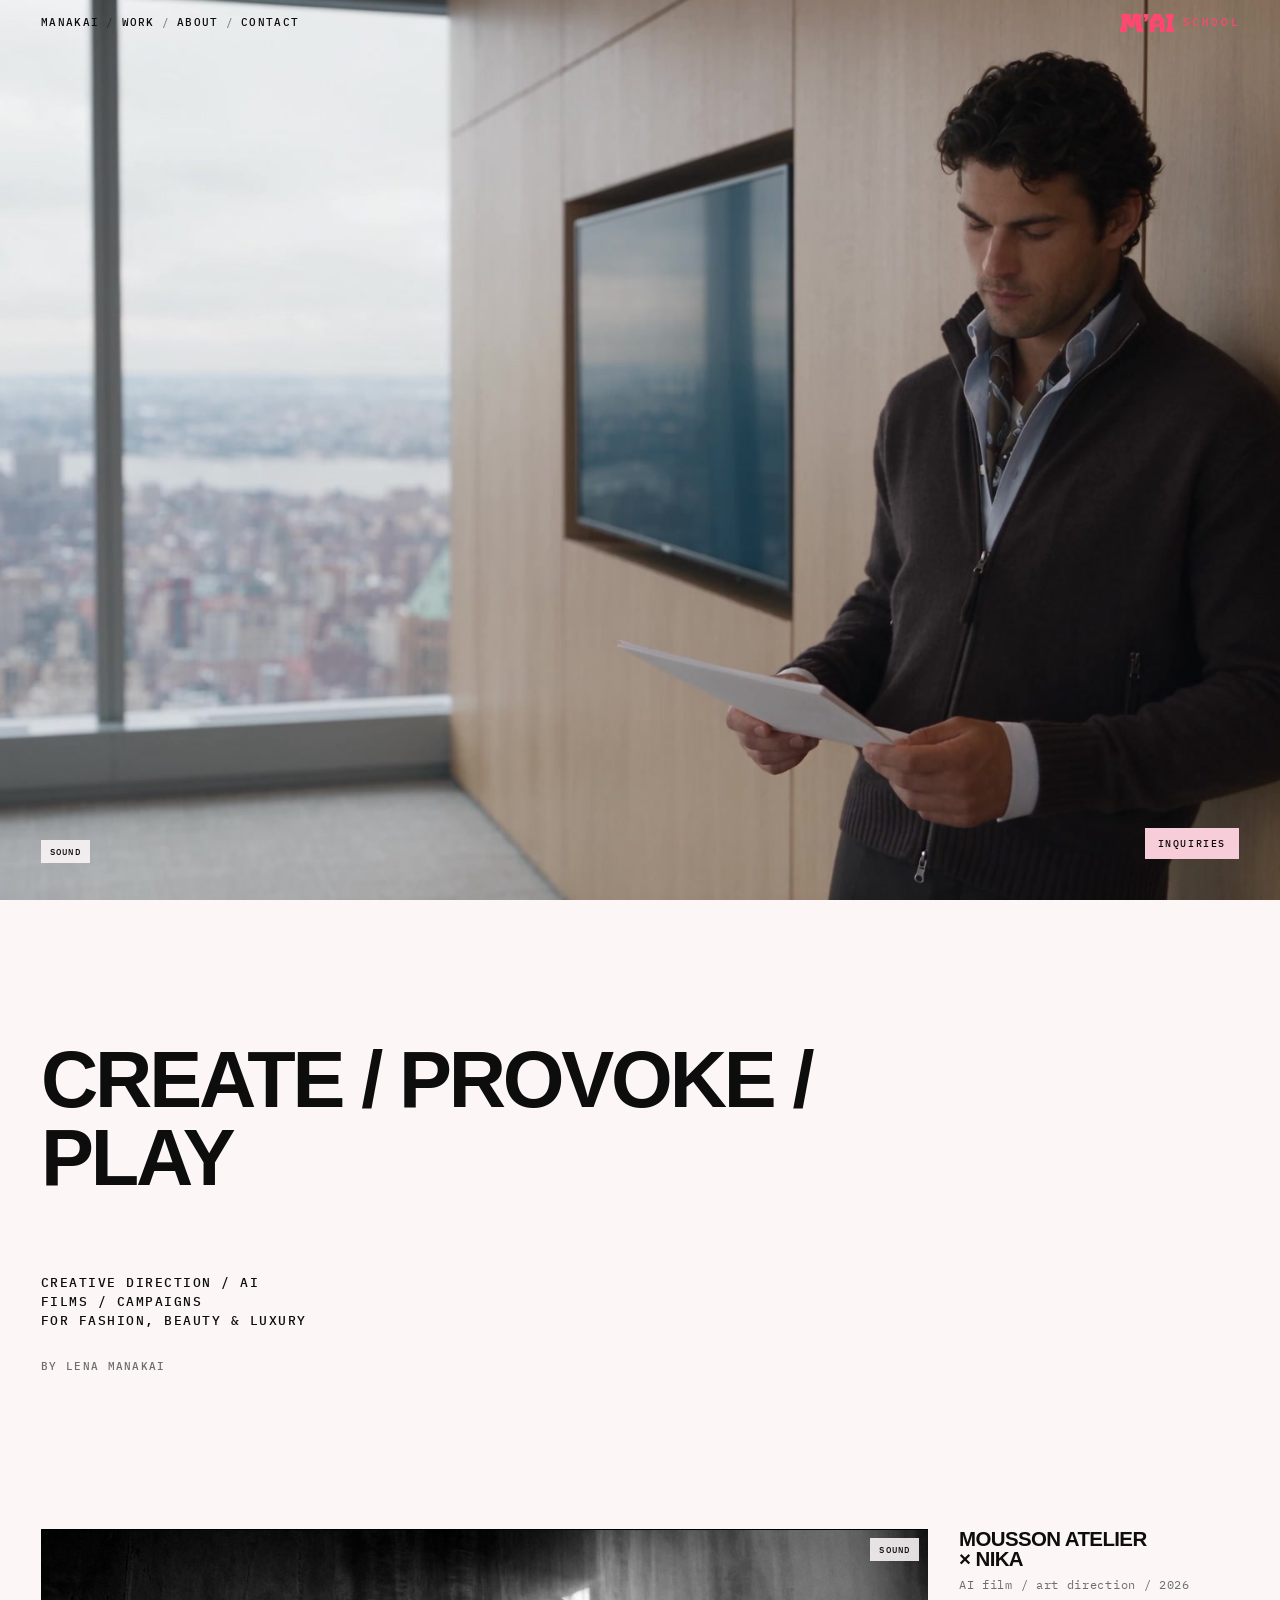
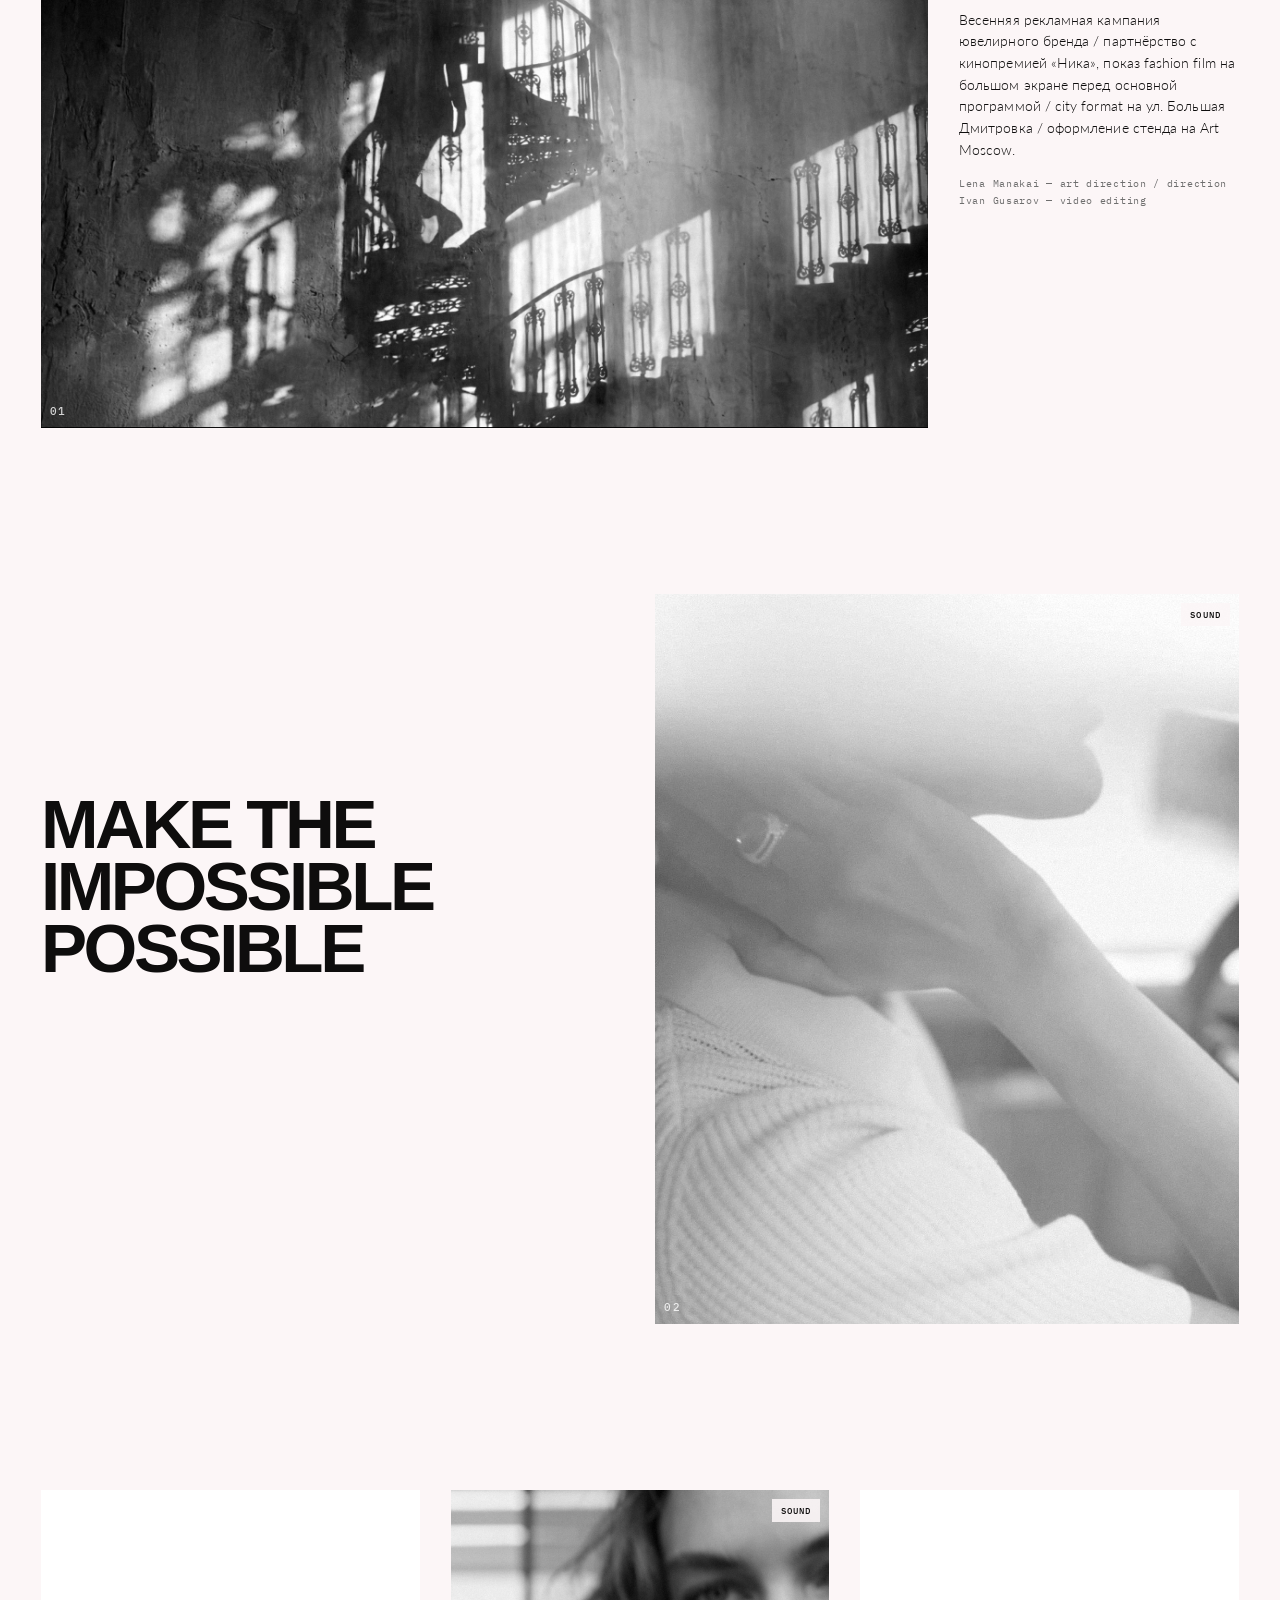
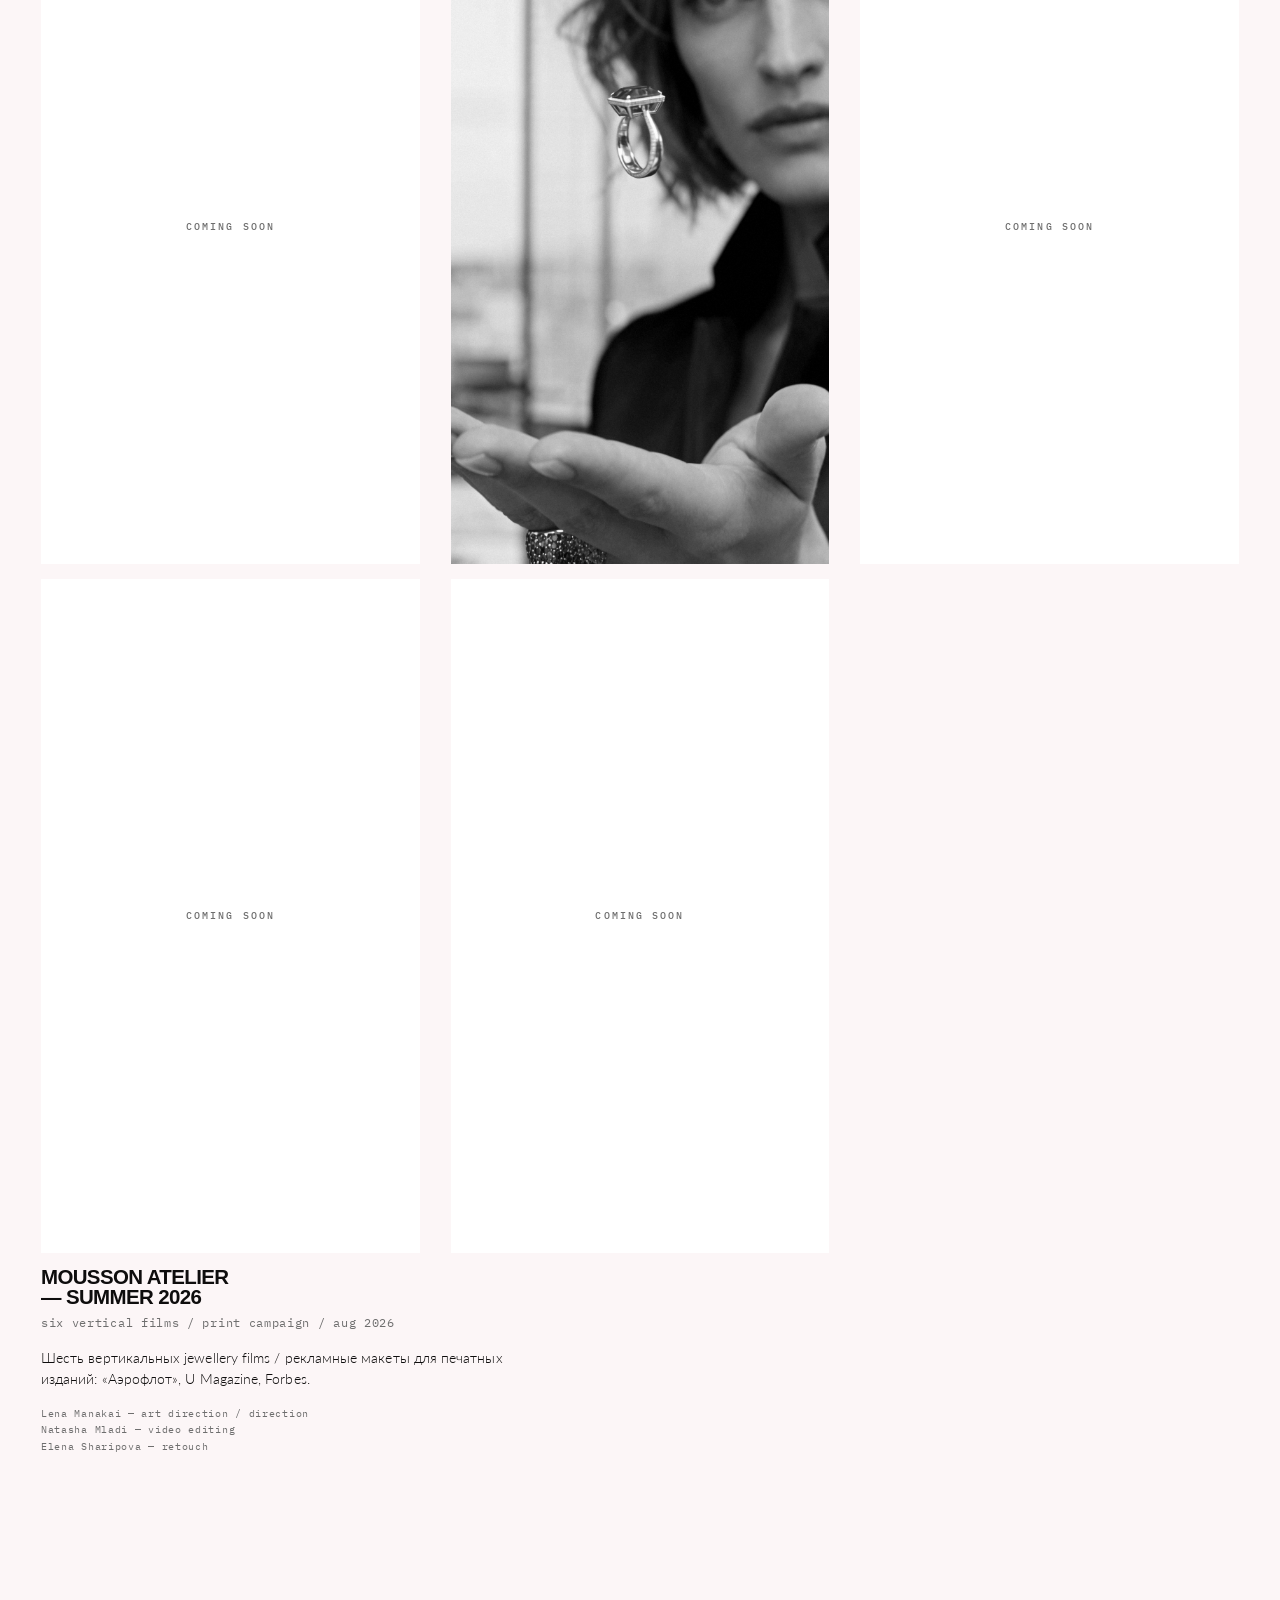
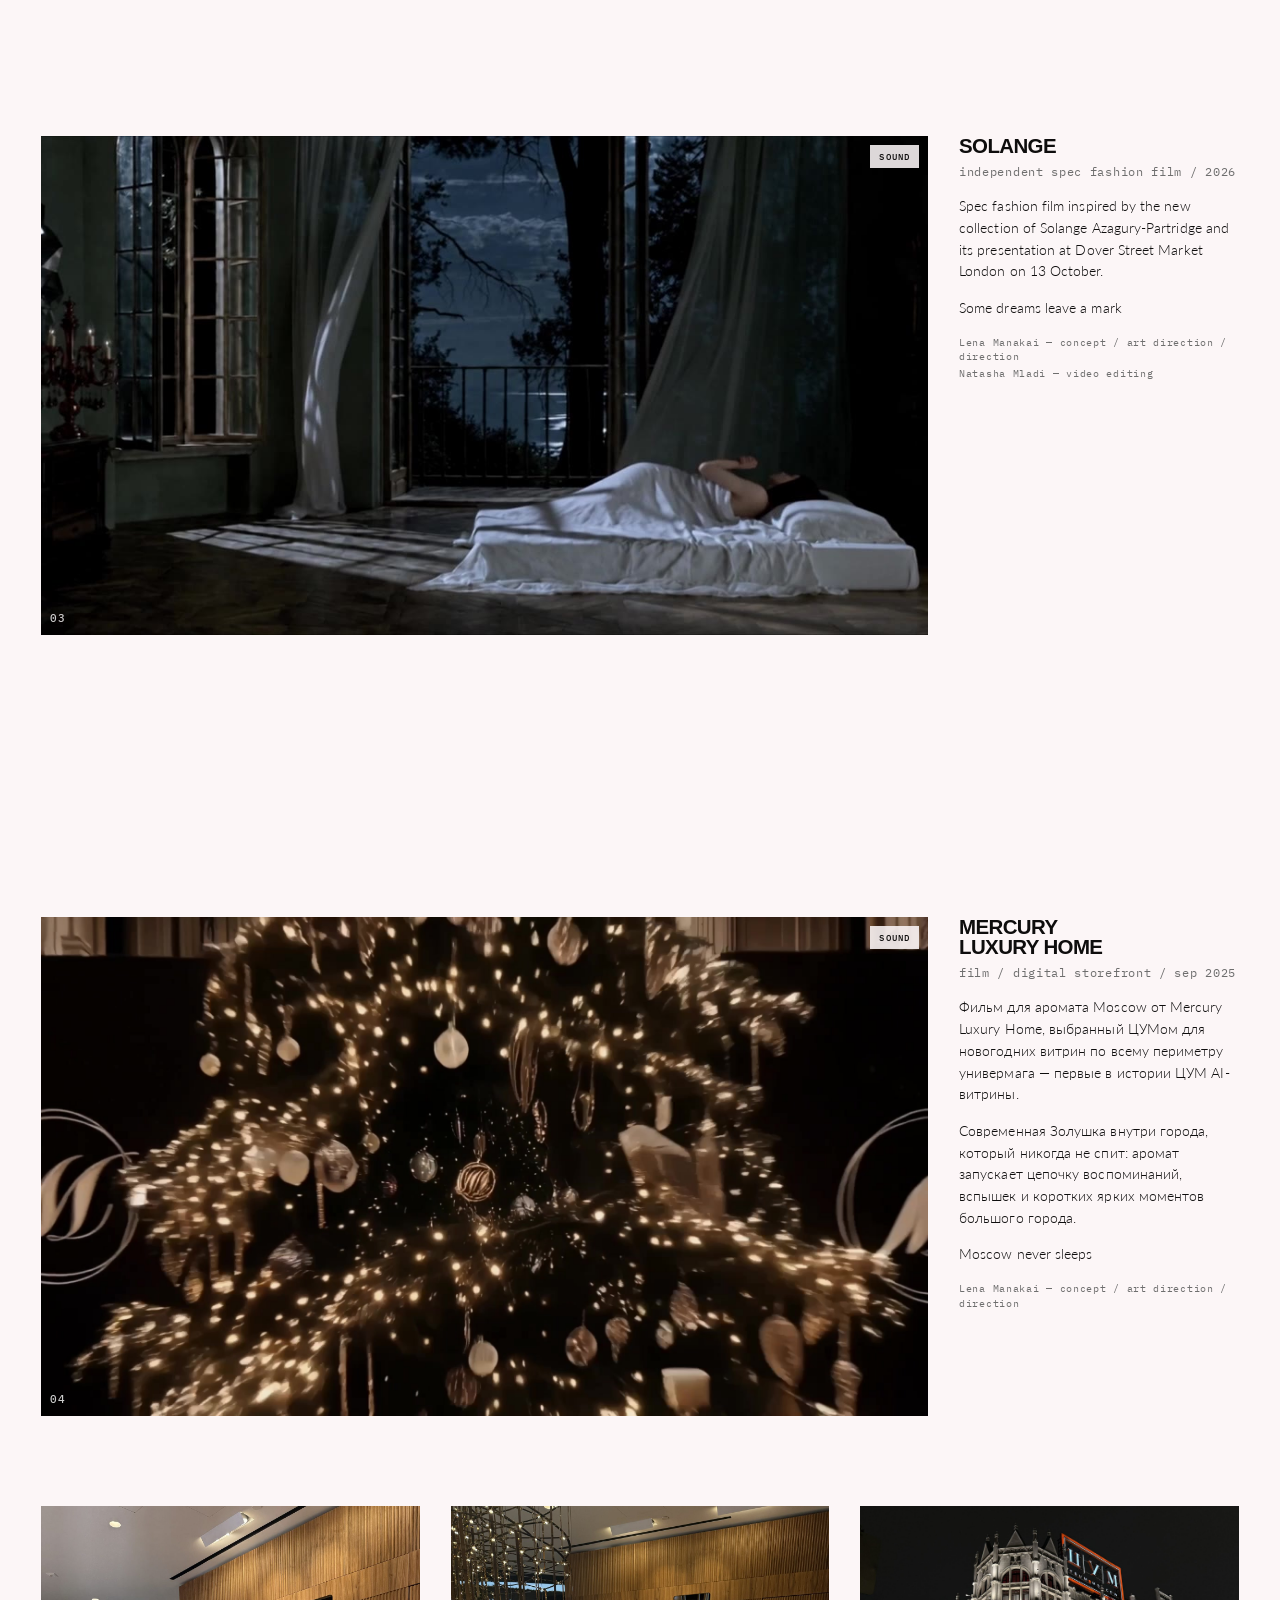
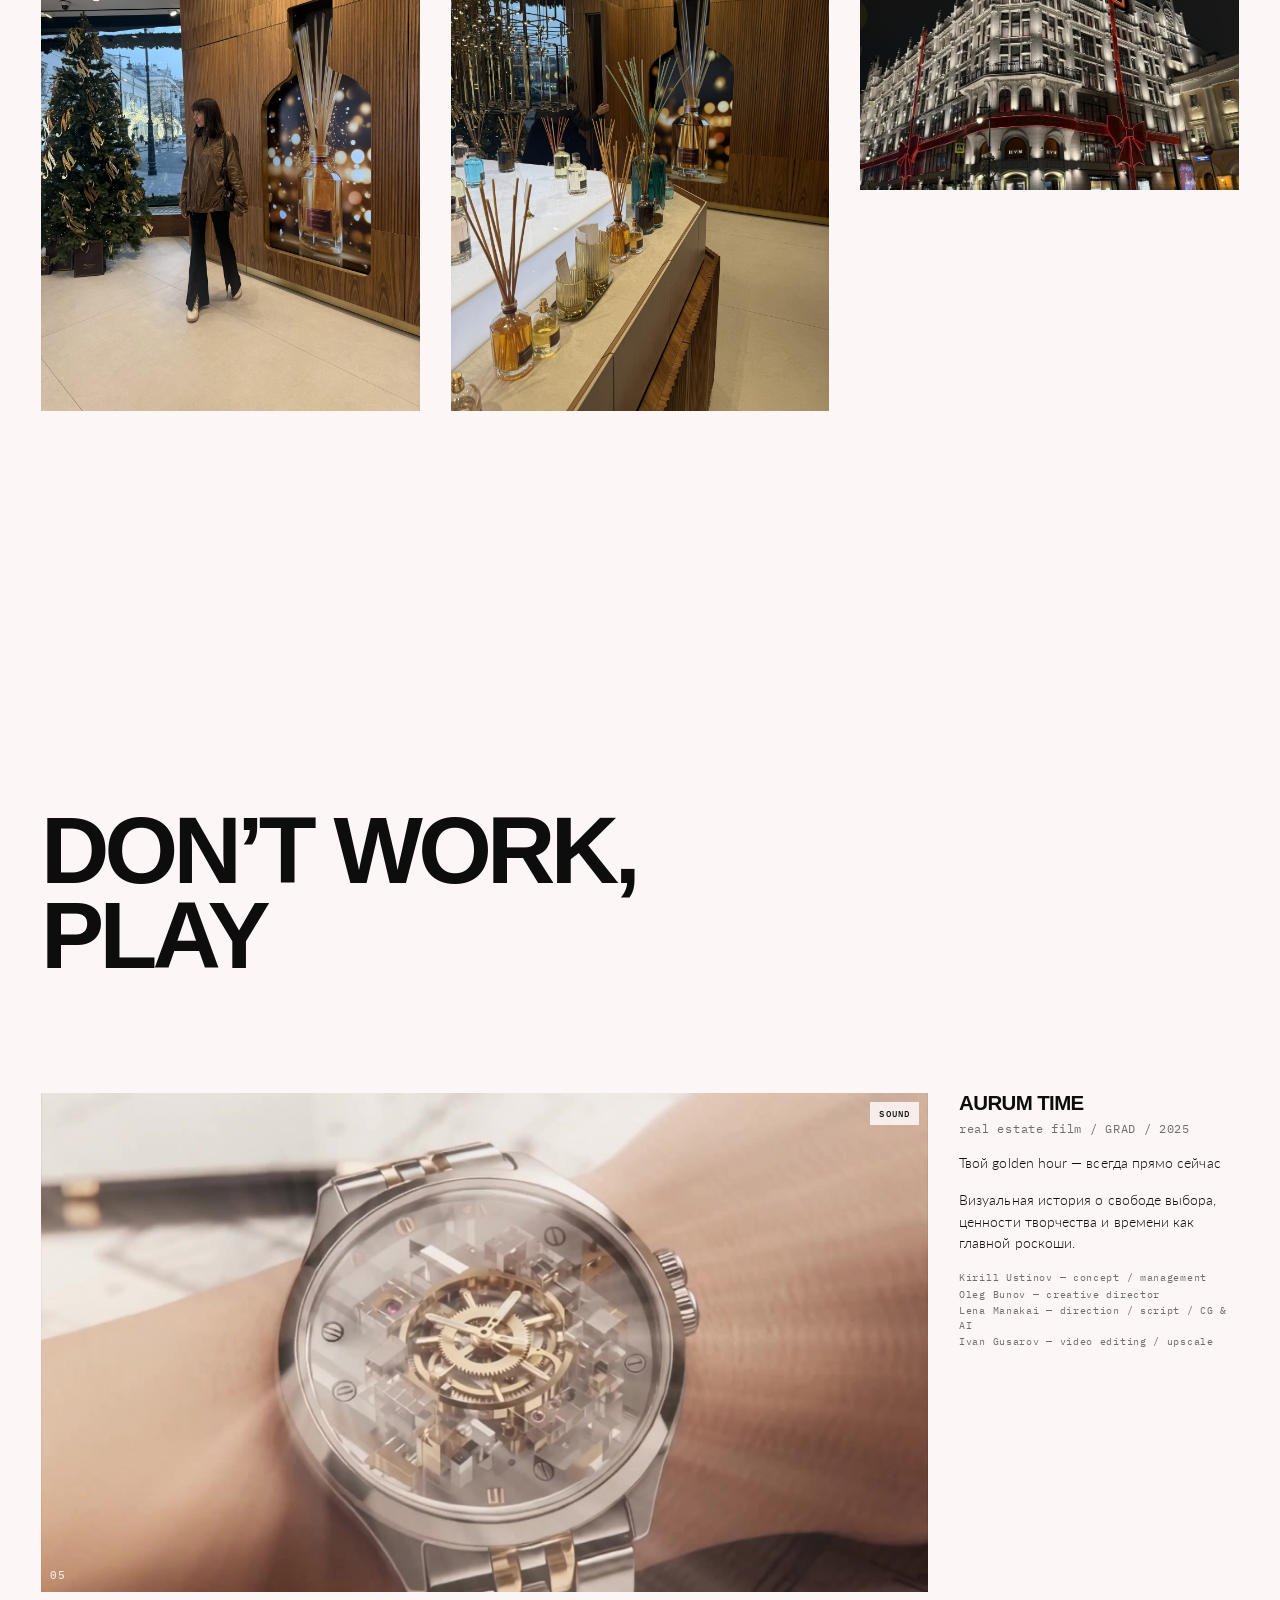
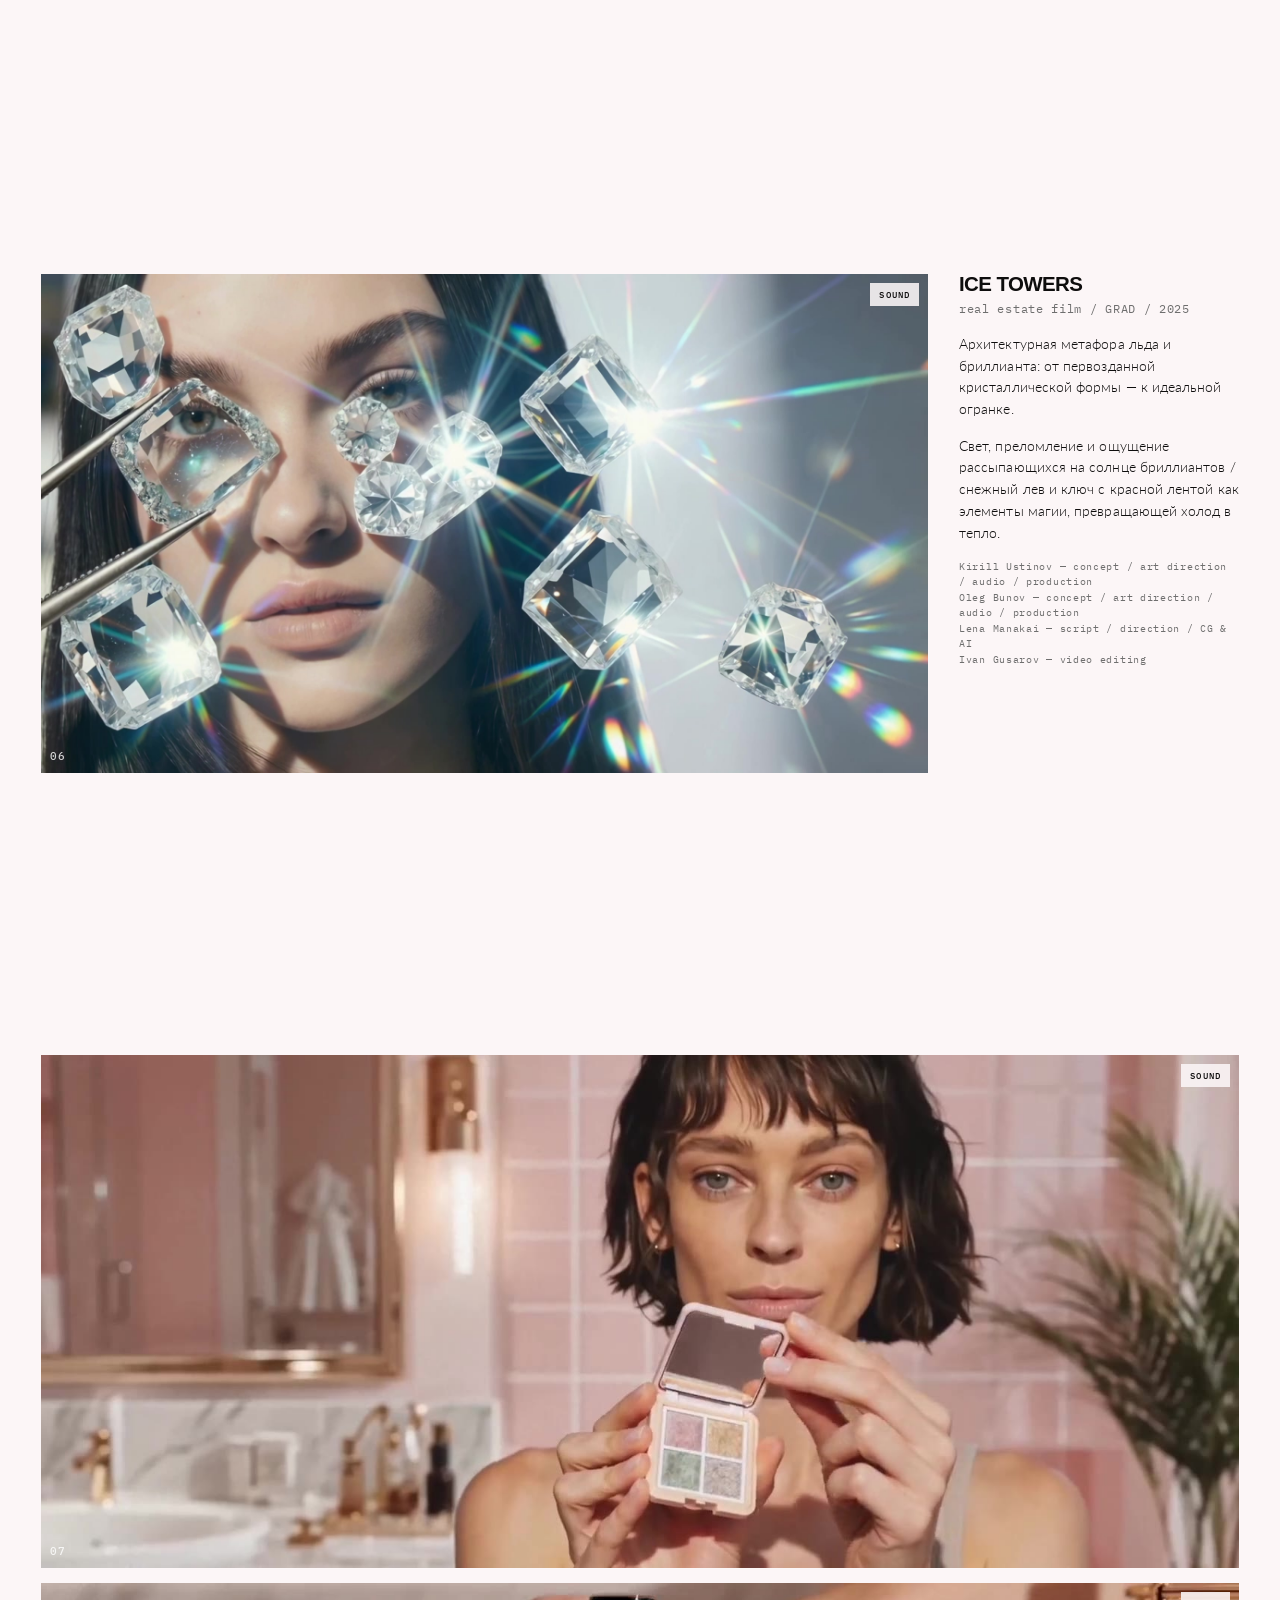
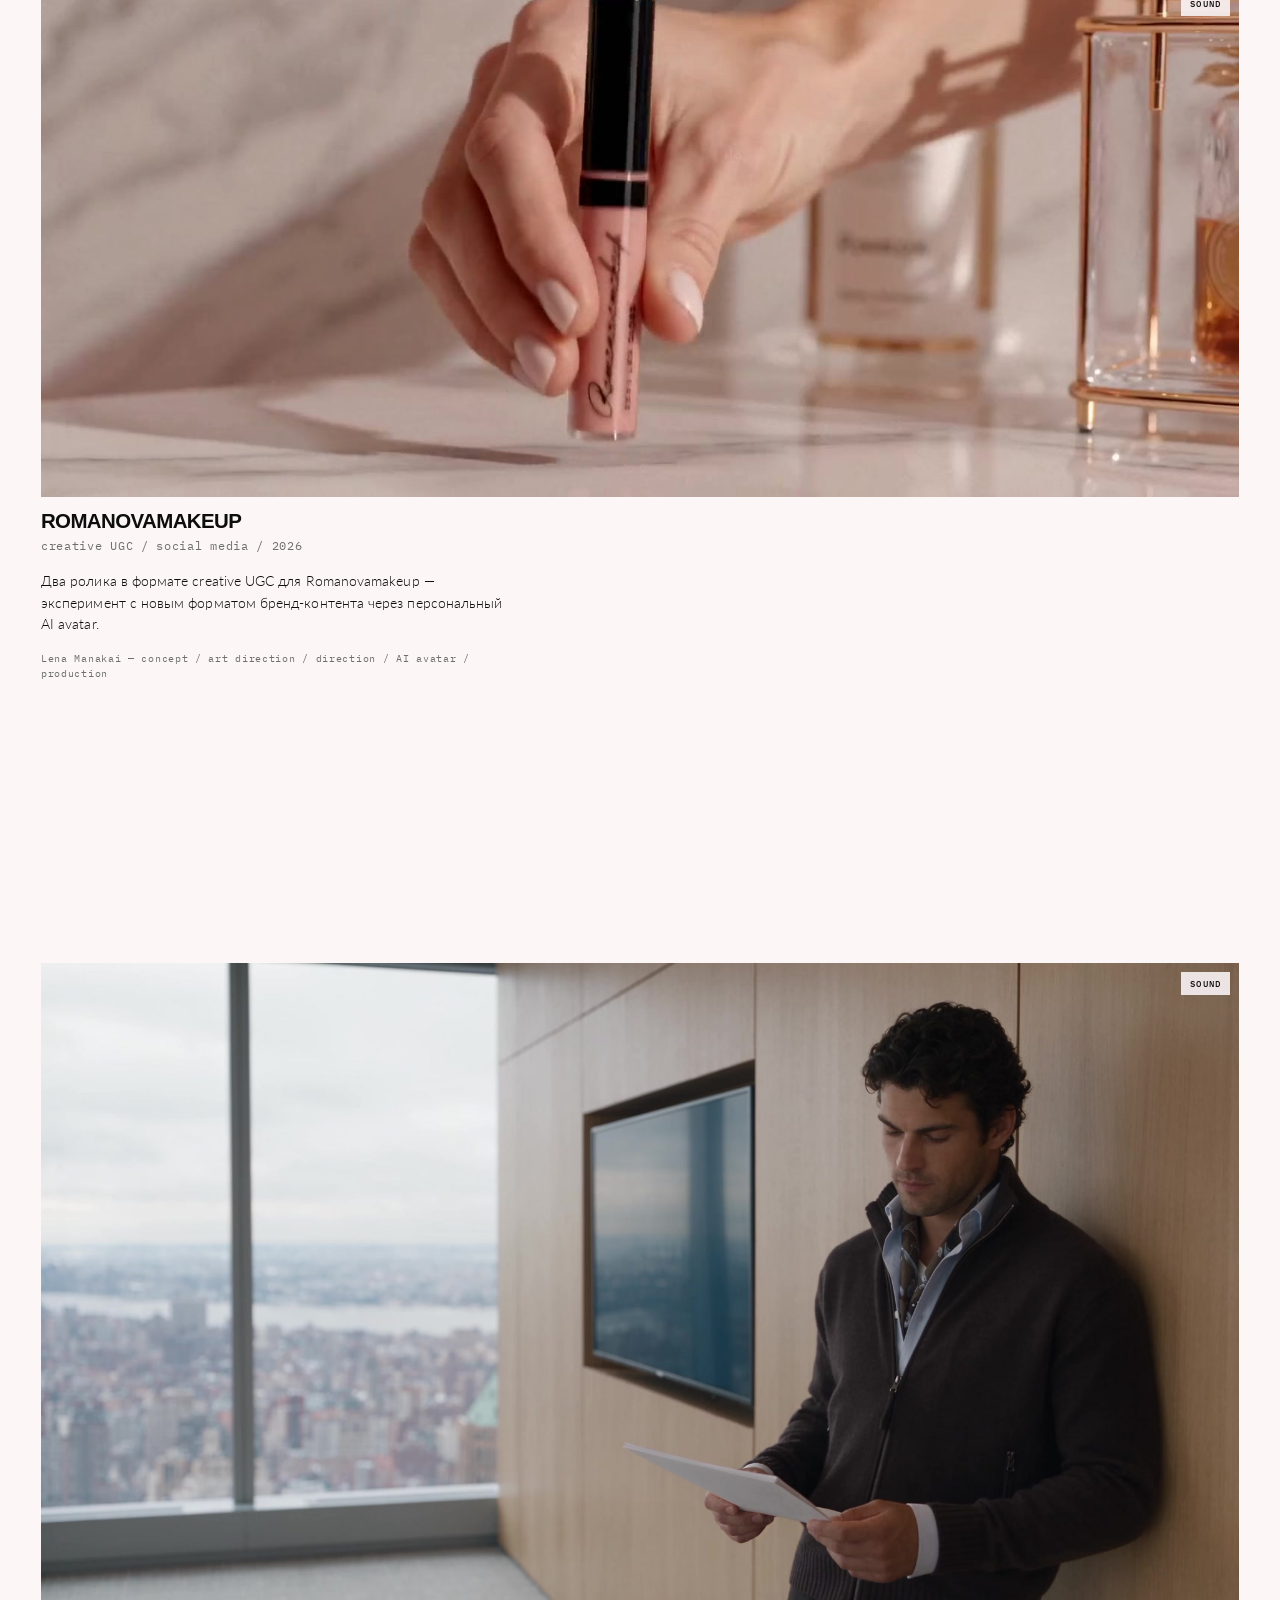
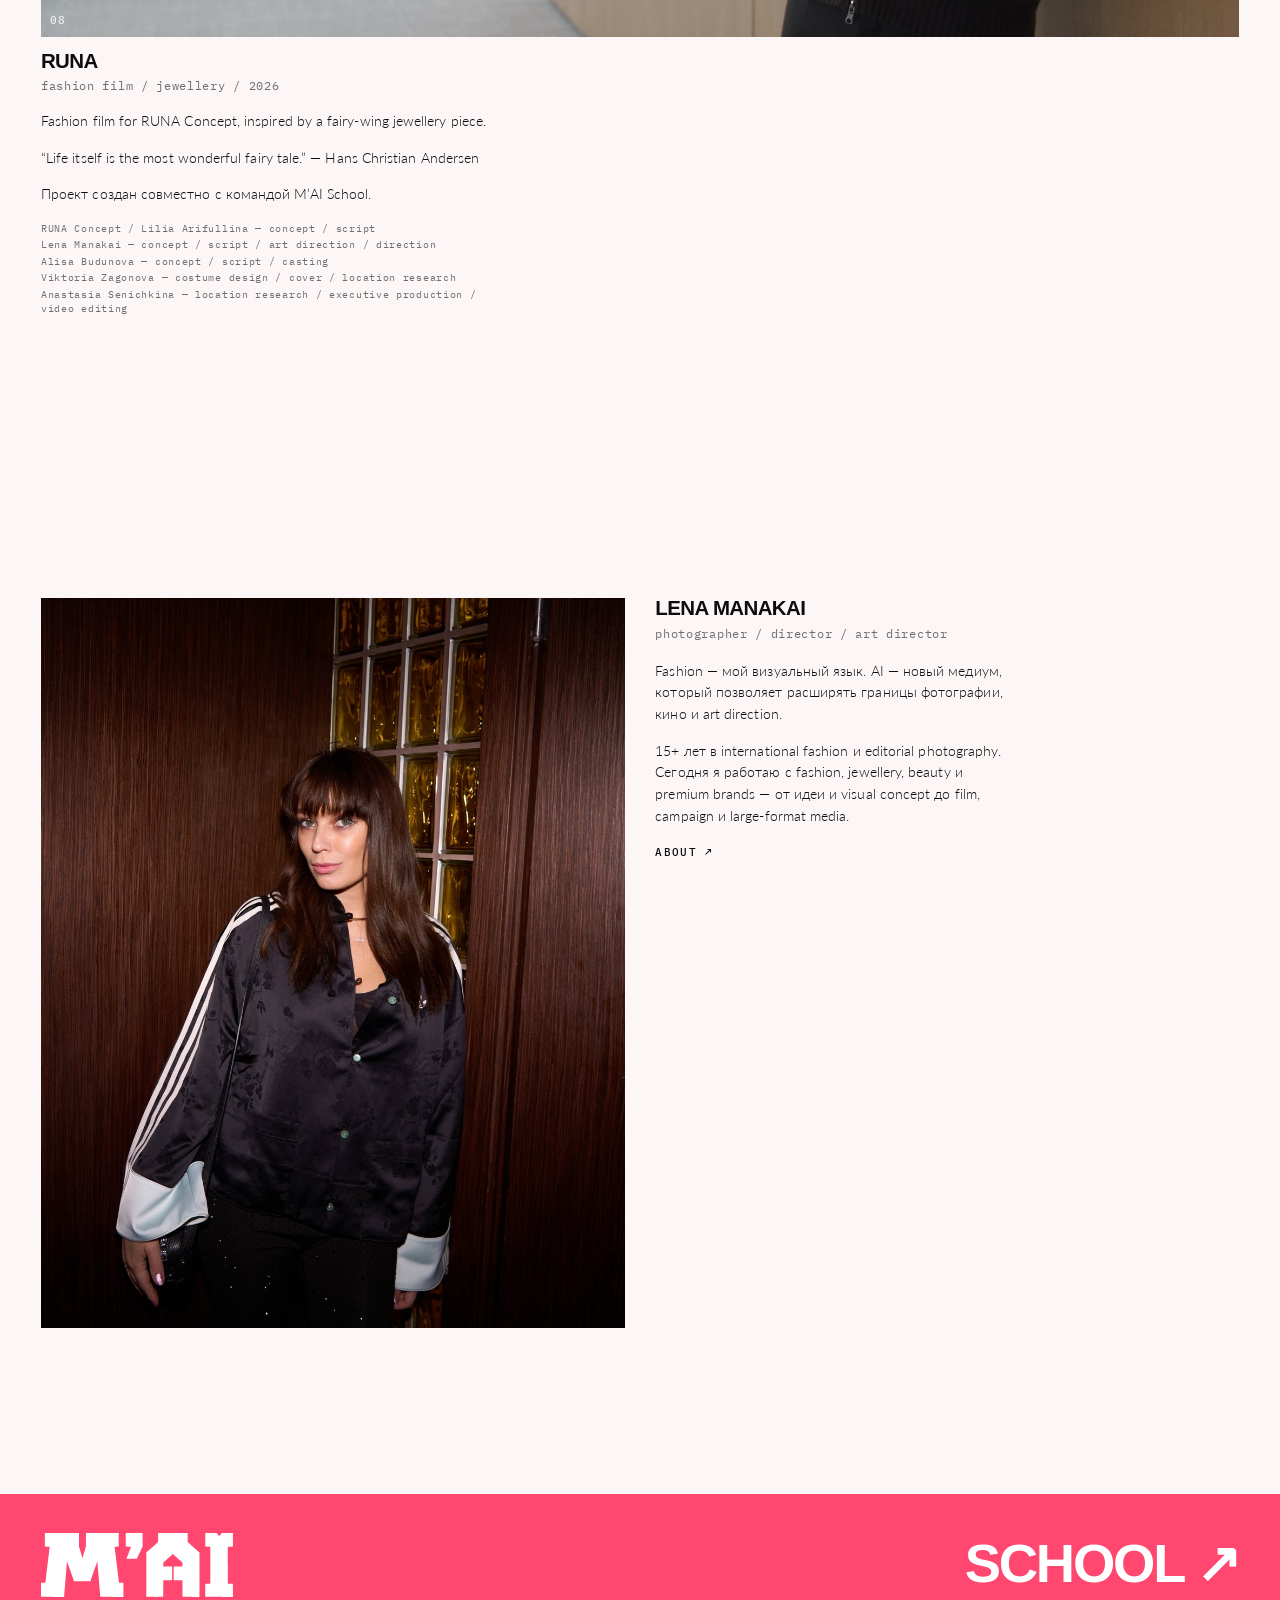
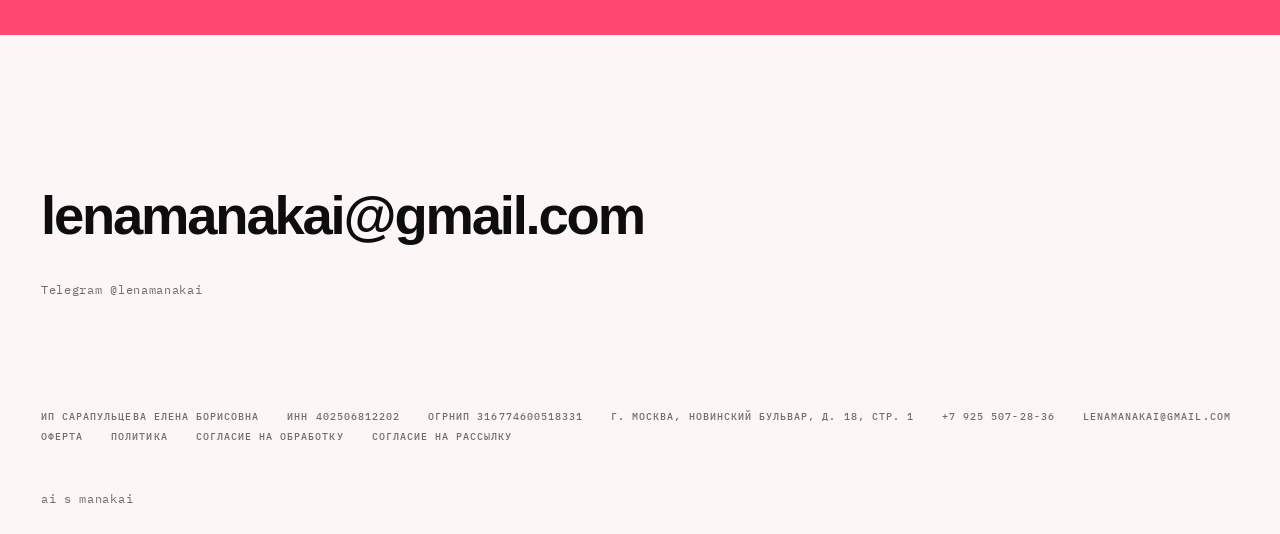
==== commit eaf9b841: "оплата соон" ====
--- a/index.html
+++ b/index.html
@@ -508,7 +508,7 @@
   <span>г. Москва, Новинский бульвар, д. 18, стр. 1</span>
   <a href="tel:+79255072836">+7 925 507-28-36</a>
   <a href="mailto:lenamanakai@gmail.com">lenamanakai@gmail.com</a>
-  <a href="pay.html">Оплата</a>  <a href="offer.html">Оферта</a>  <a href="privacy.html">Политика</a>  <a href="consent.html">Согласие на обработку</a>  <a href="newsletter.html">Согласие на рассылку</a>
+  <a href="offer.html">Оферта</a>  <a href="privacy.html">Политика</a>  <a href="consent.html">Согласие на обработку</a>  <a href="newsletter.html">Согласие на рассылку</a>
 </section>
 
 <footer>
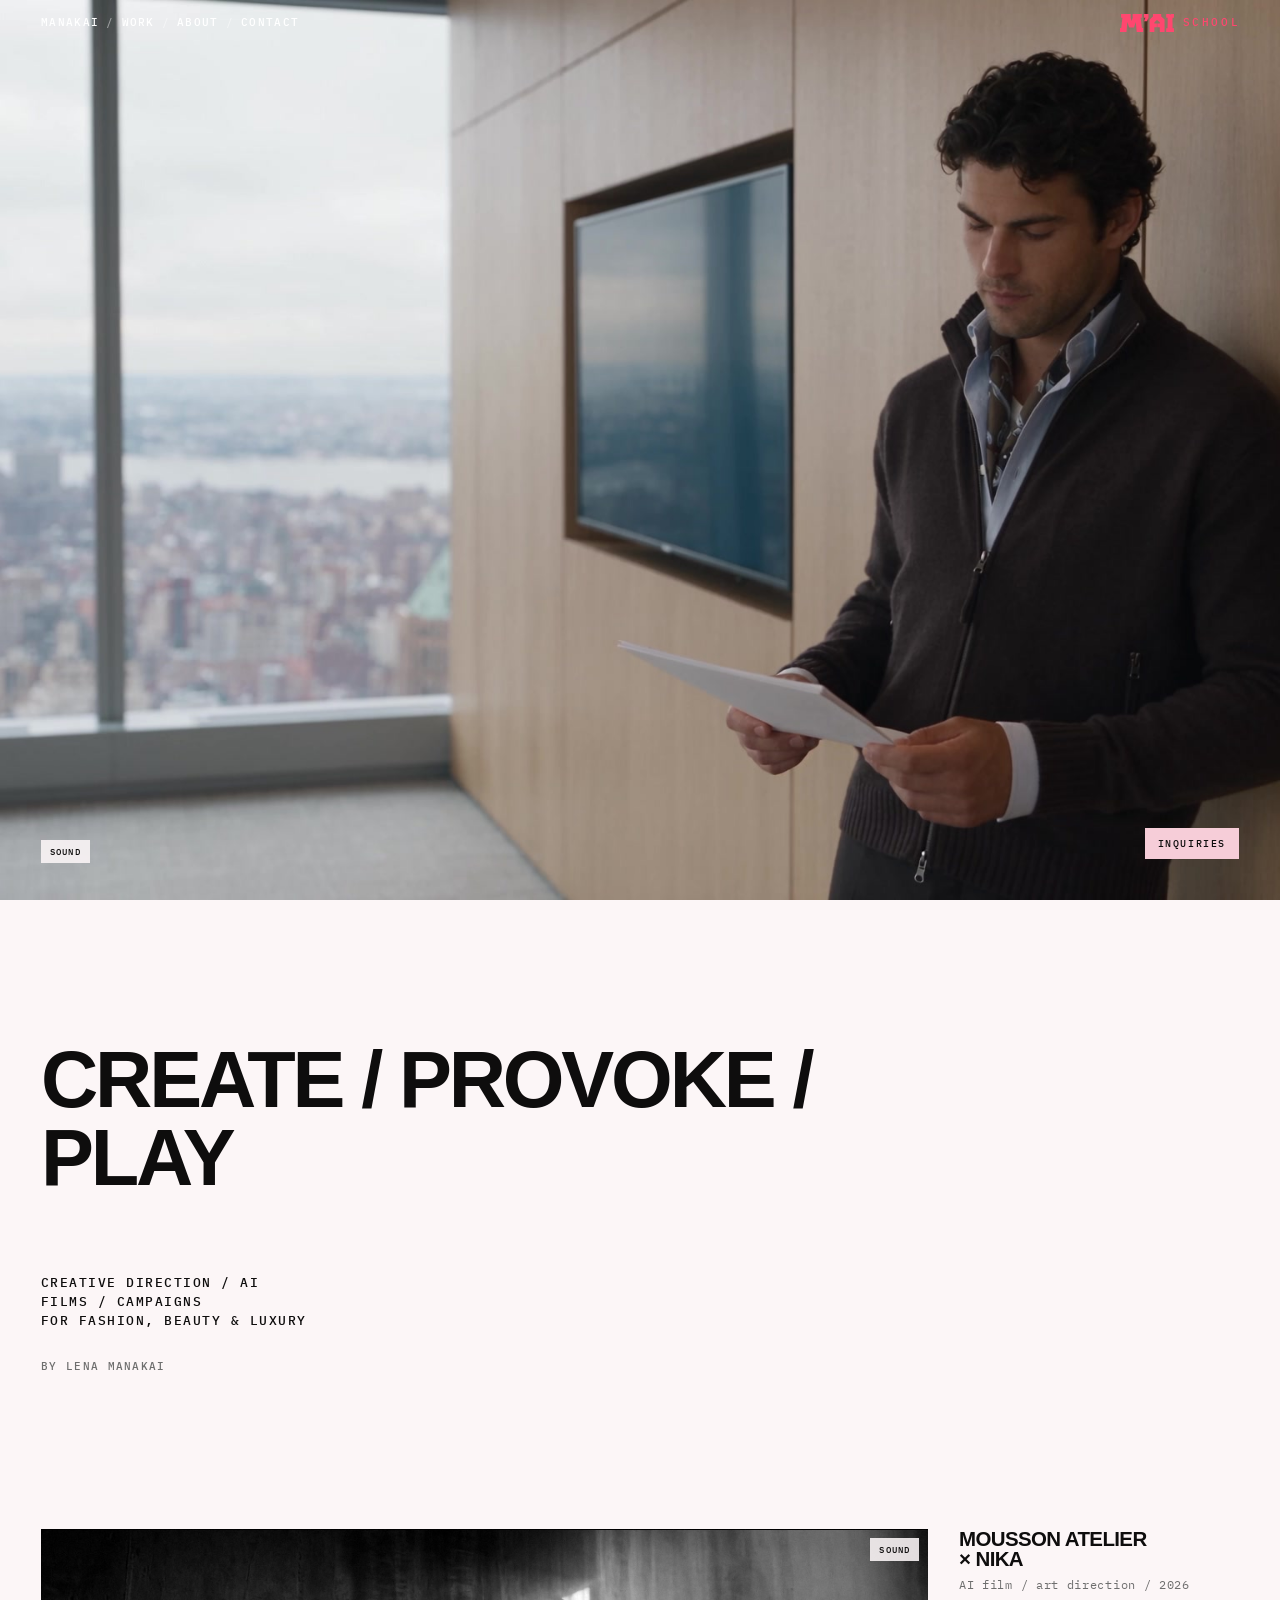
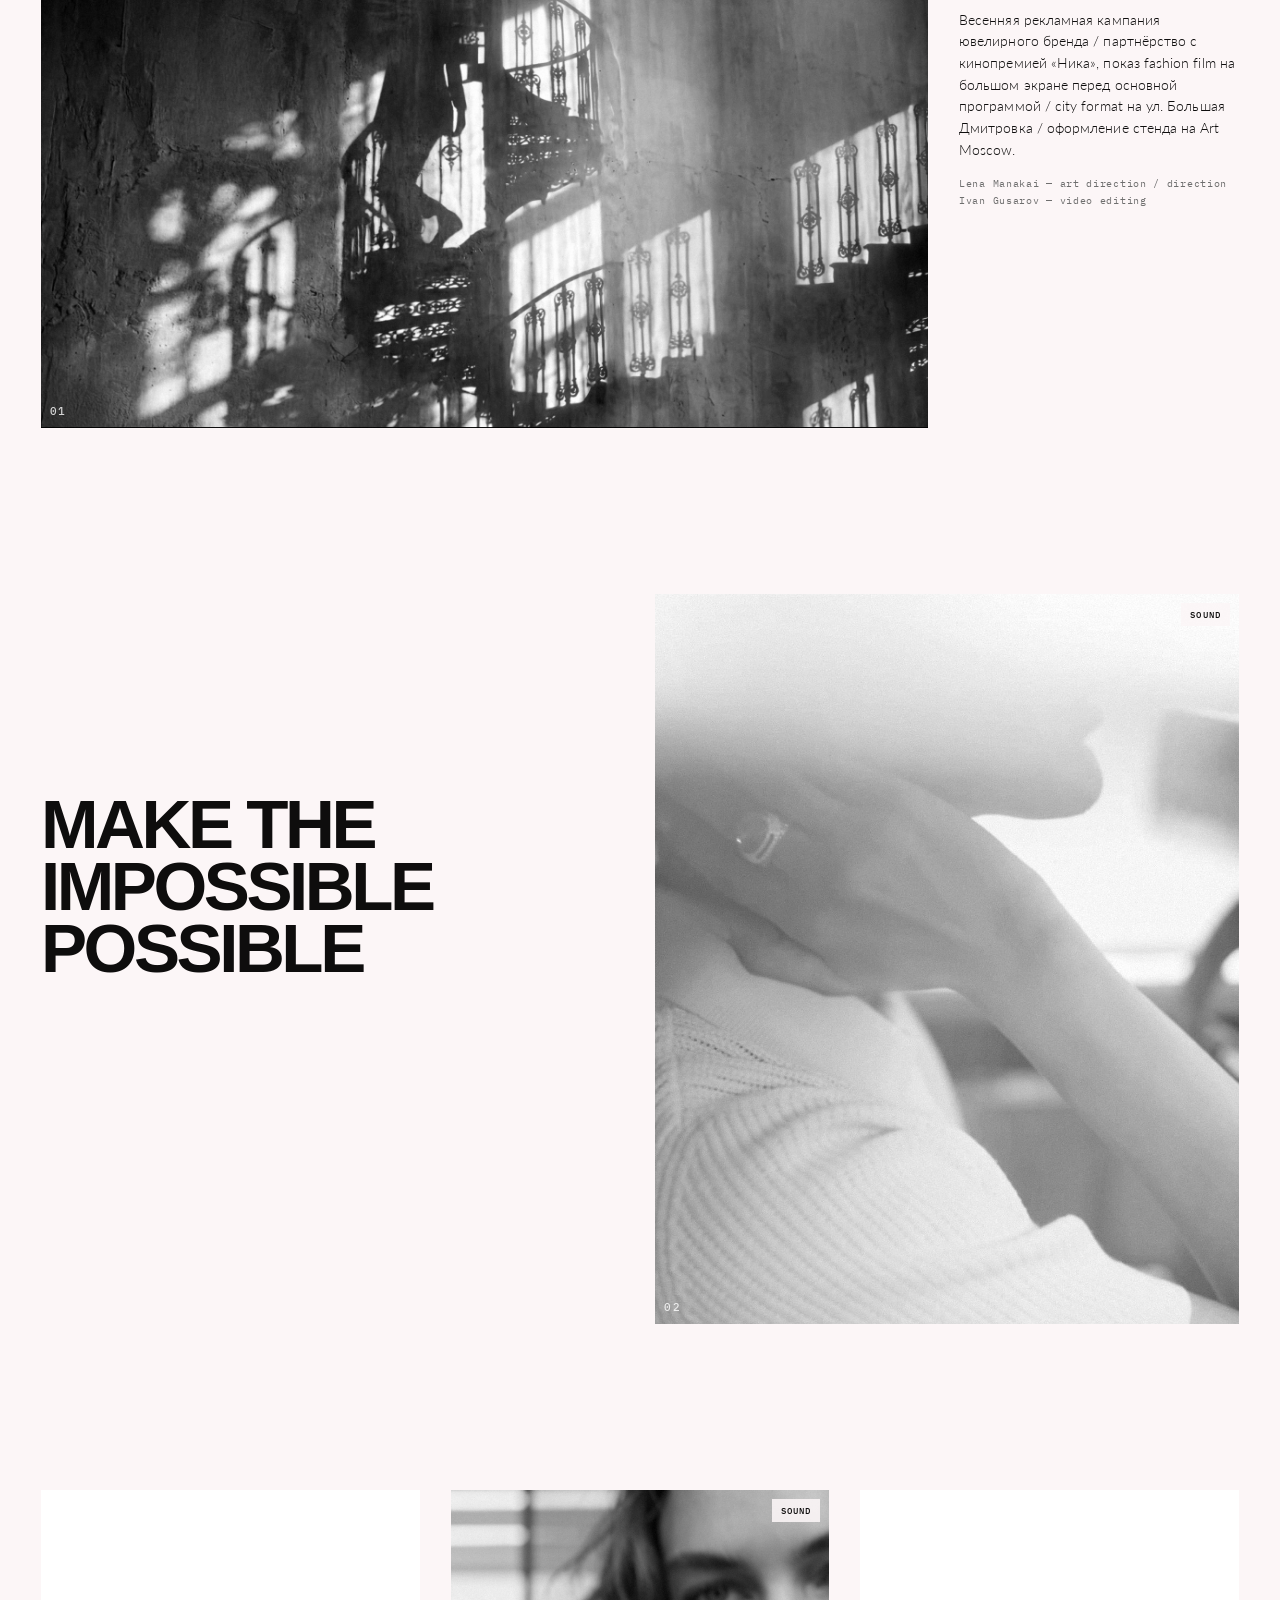
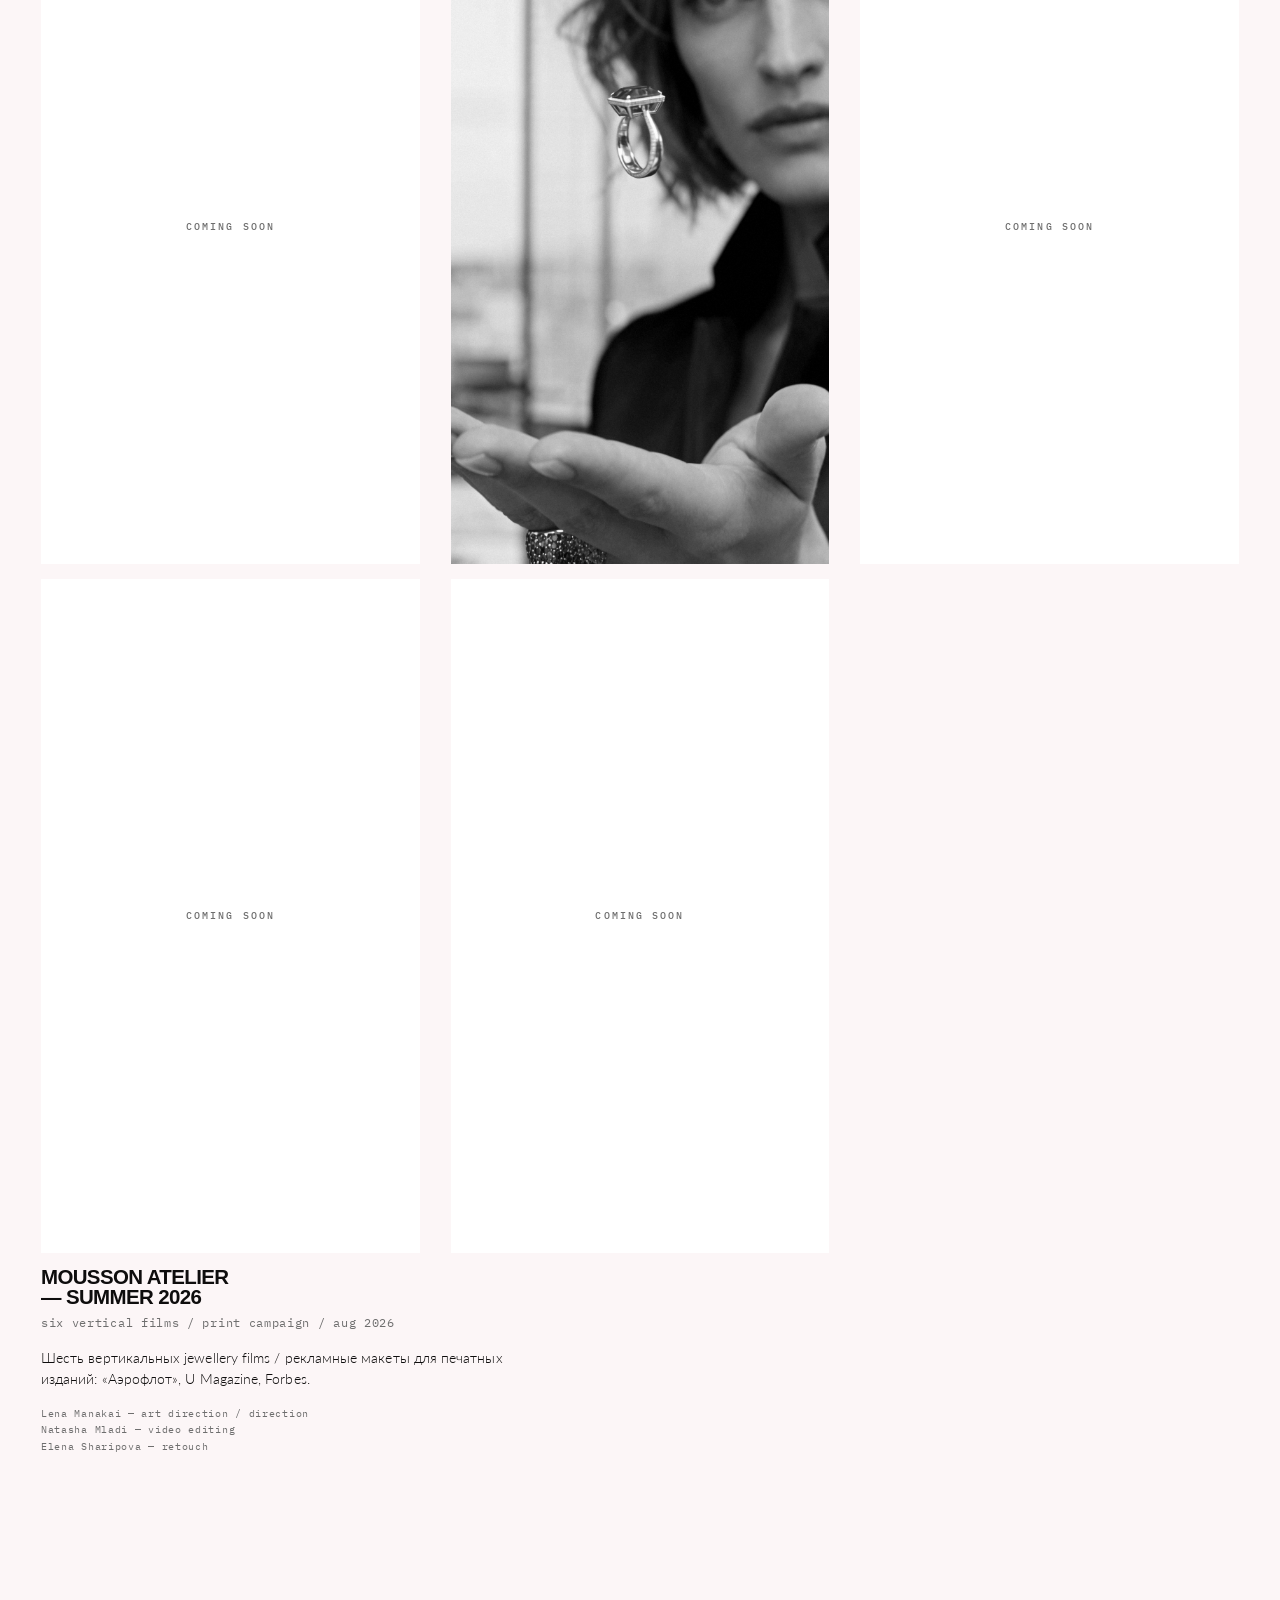
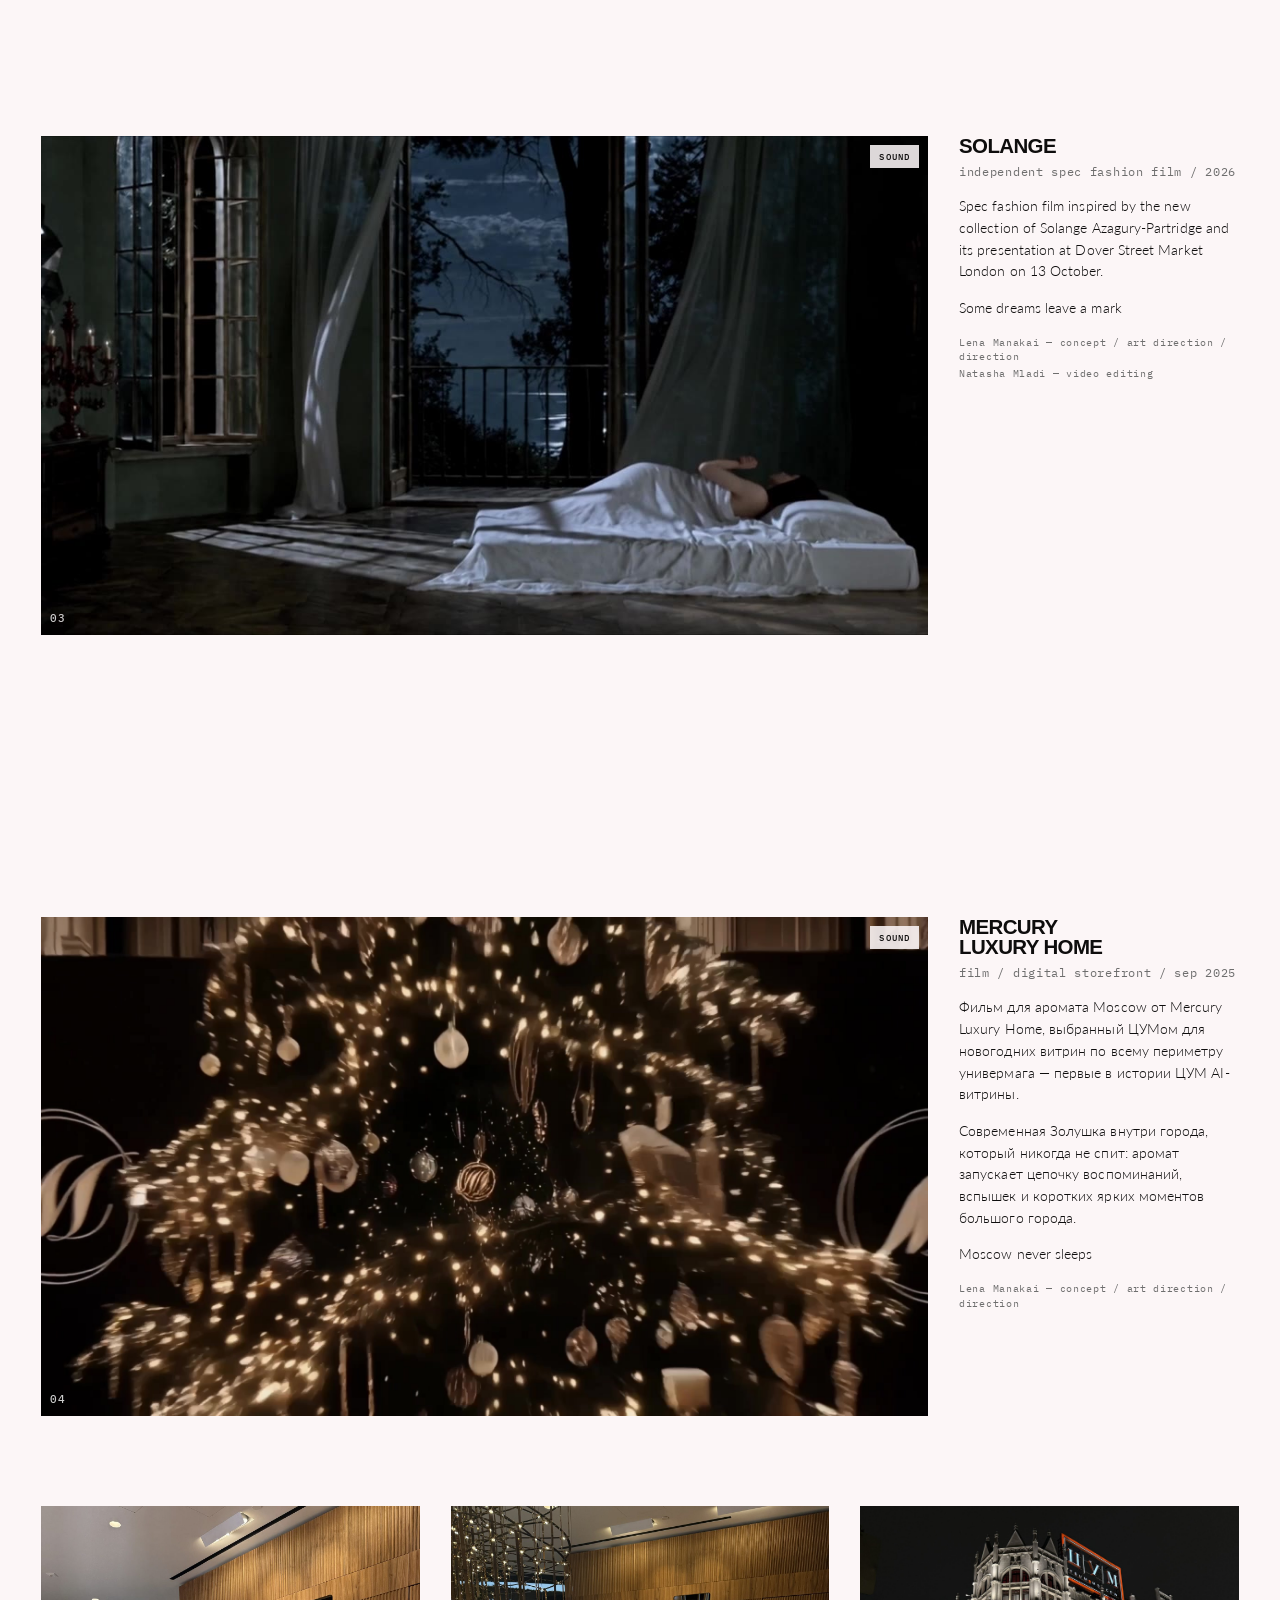
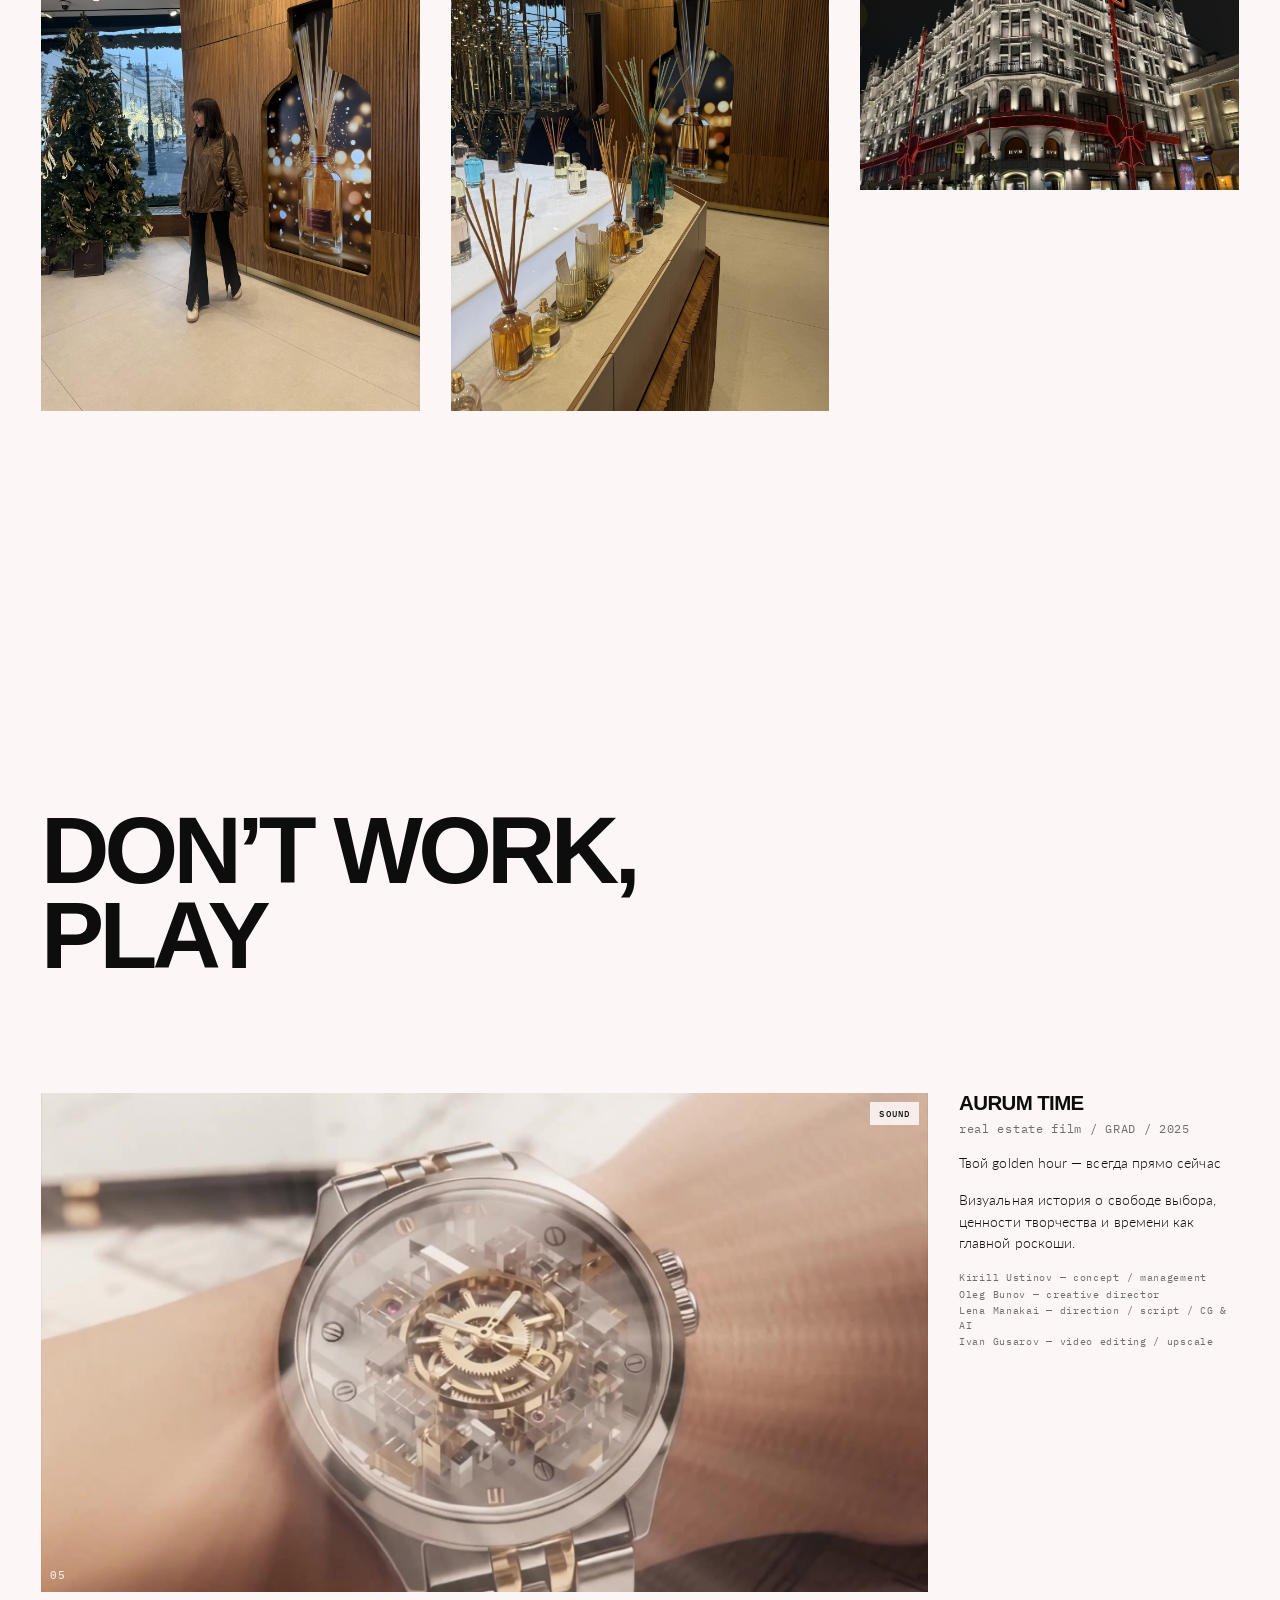
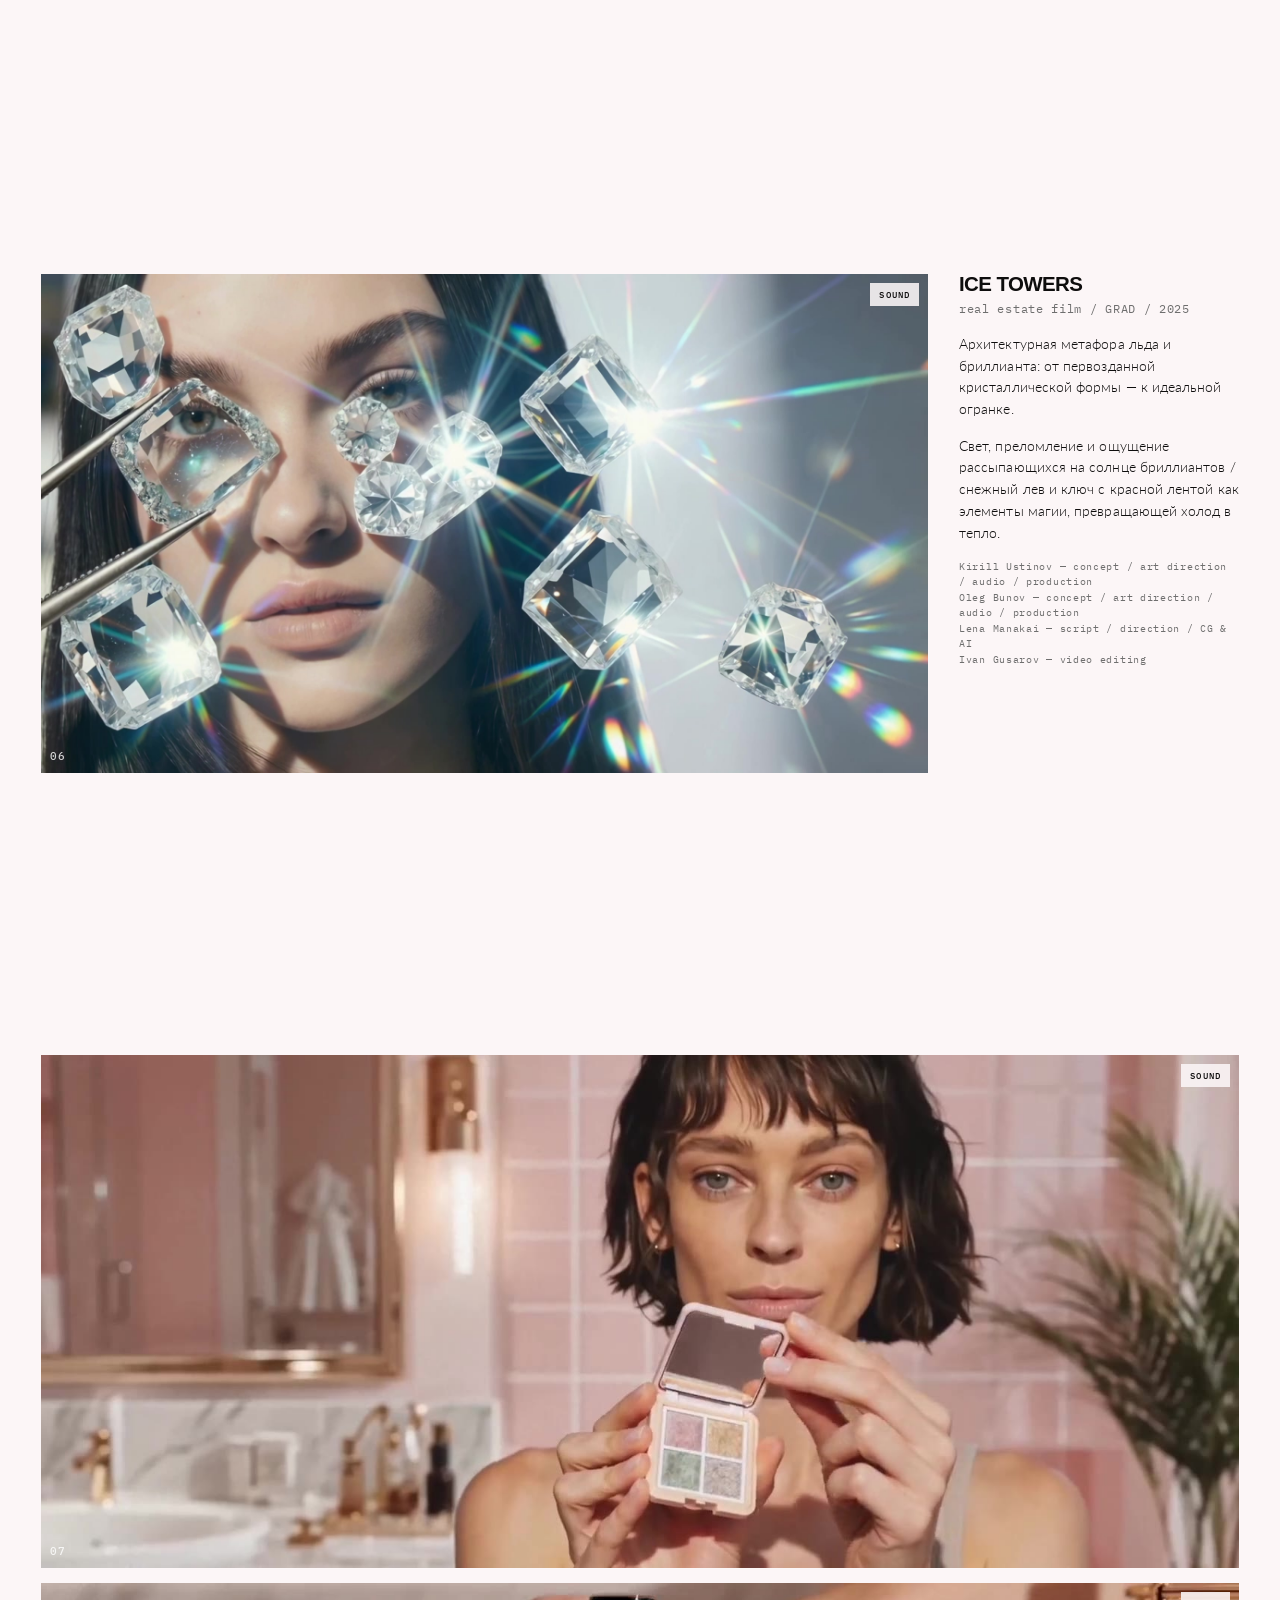
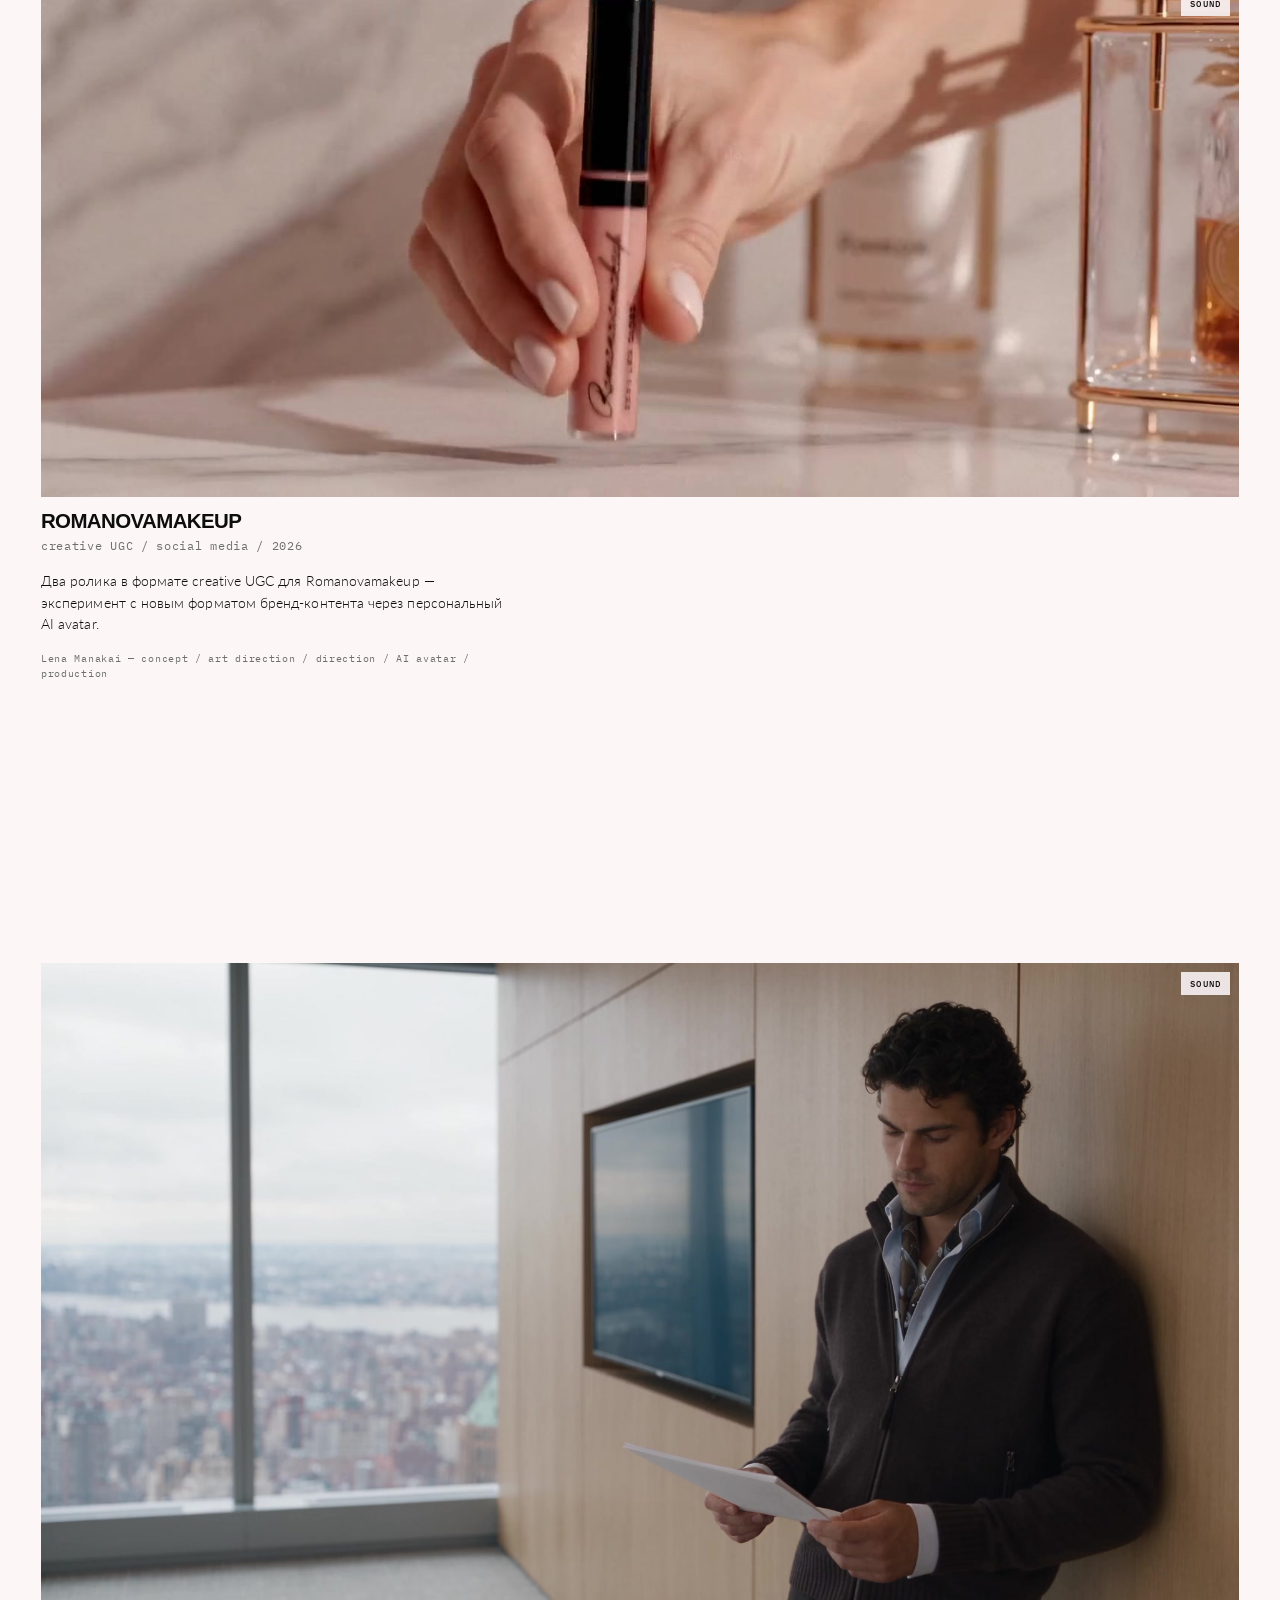
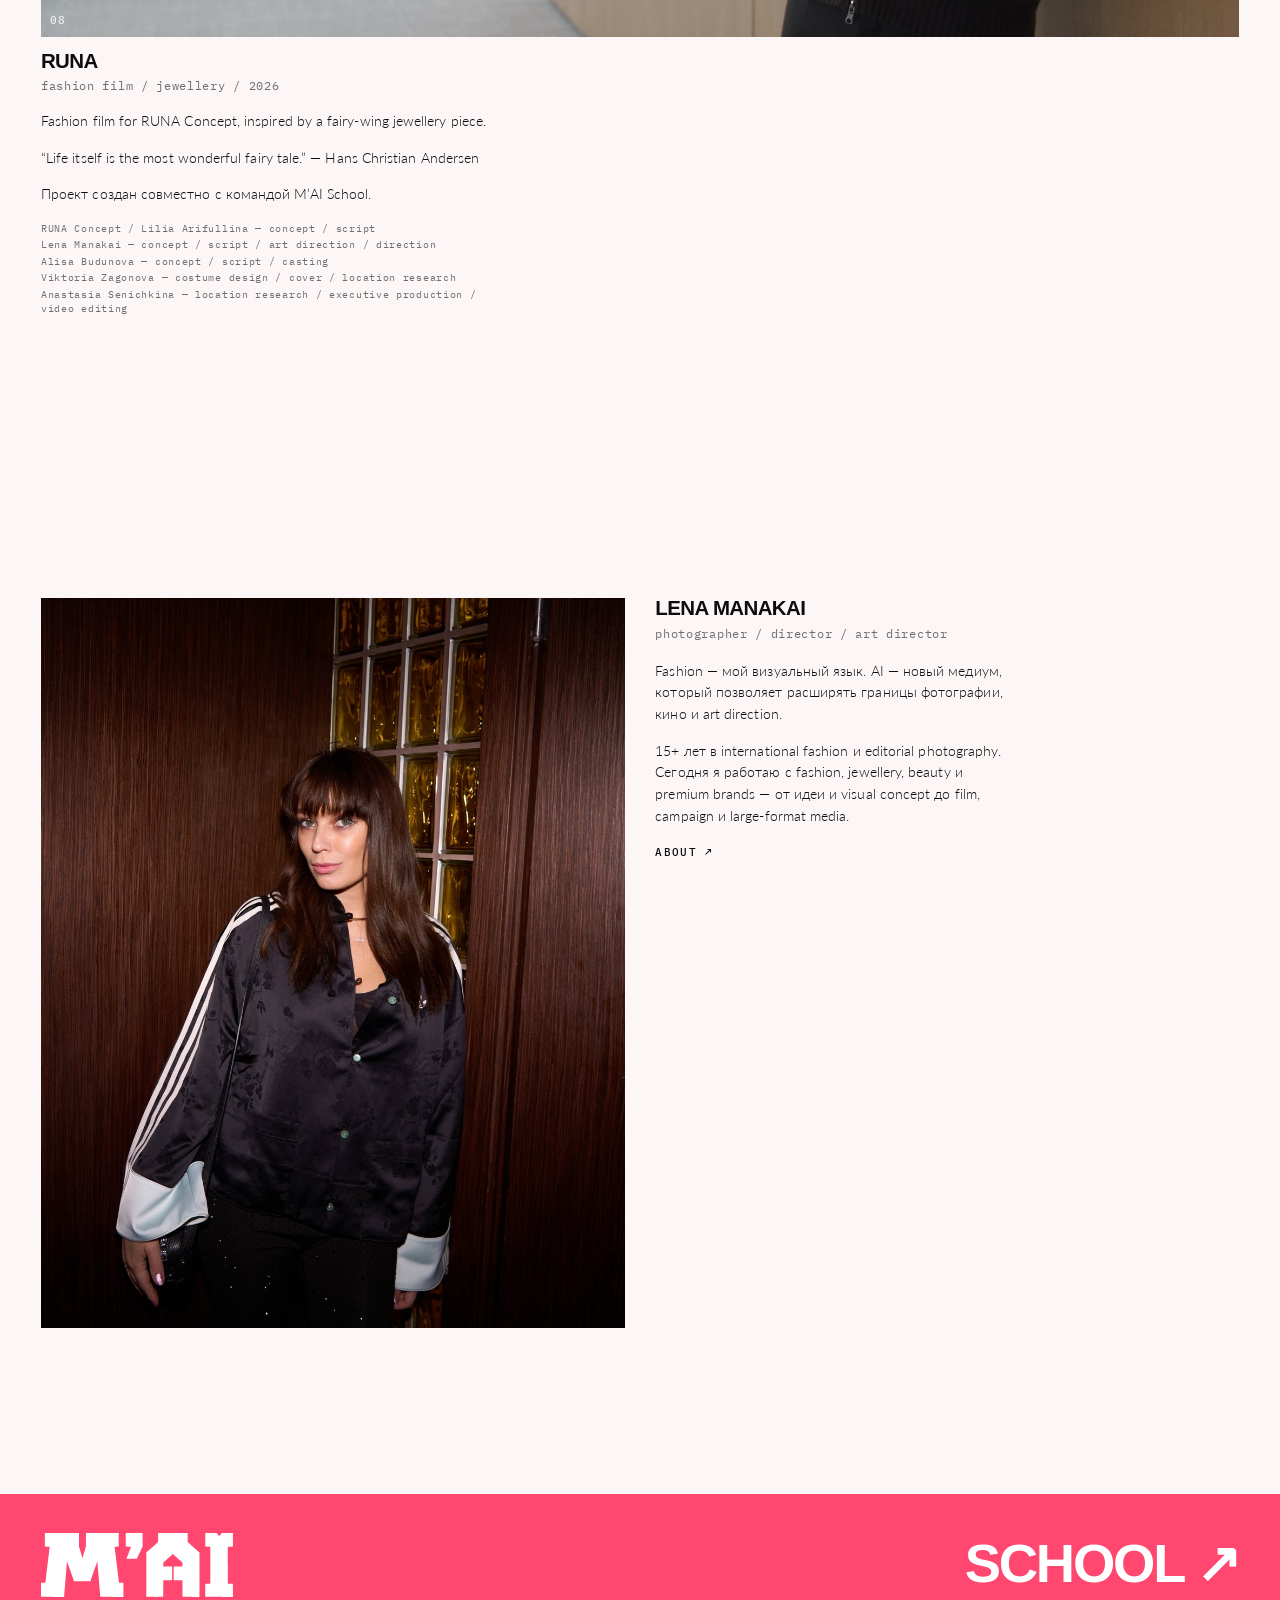
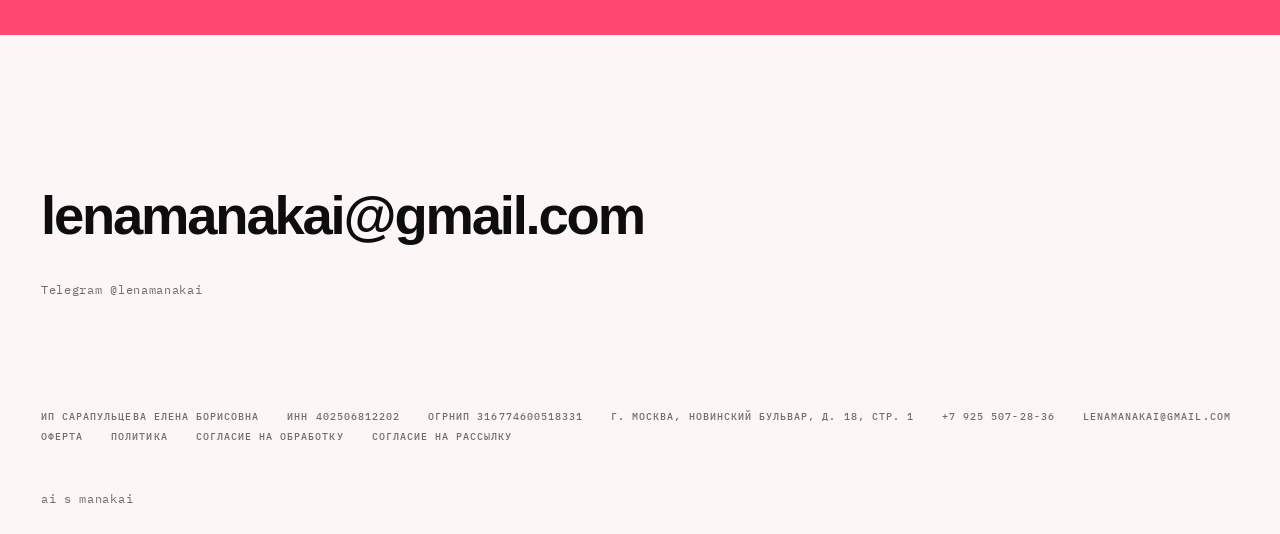
==== commit 995841a5: "счеткик" ====
--- a/index.html
+++ b/index.html
@@ -13,6 +13,7 @@
 <meta property="og:description" content="Lena Manakai — photographer, director, art director. Creative direction, AI films and campaigns for fashion, beauty & luxury.">
 <meta property="og:url" content="https://manakai.art/">
 <meta property="og:image" content="https://manakai.art/og-main.jpg?v=2">
+<script type="application/ld+json">{"@context": "https://schema.org", "@type": "Person", "name": "Lena Manakai", "alternateName": ["Лена Манакай", "MANAKAI"], "url": "https://manakai.art/", "image": "https://manakai.art/og-main.jpg?v=2", "jobTitle": "Photographer, director, art director", "email": "mailto:lenamanakai@gmail.com", "sameAs": ["https://t.me/lenamanakai"]}</script>
 <meta name="twitter:card" content="summary_large_image">
 <meta name="description" content="Lena Manakai — photographer, director, art director. Creative direction, AI films and campaigns for fashion, beauty & luxury.">
 <link rel="canonical" href="https://manakai.art/">
@@ -233,8 +234,21 @@
   .ph{display:inline-block;border:1px solid var(--mark);color:var(--mark);padding:1px 6px;
     font-family:var(--mono);font-size:10px;letter-spacing:.08em;}
 </style>
+<!-- Yandex.Metrika counter -->
+<script type="text/javascript">
+    (function(m,e,t,r,i,k,a){
+        m[i]=m[i]||function(){(m[i].a=m[i].a||[]).push(arguments)};
+        m[i].l=1*new Date();
+        for (var j = 0; j < document.scripts.length; j++) {if (document.scripts[j].src === r) { return; }}
+        k=e.createElement(t),a=e.getElementsByTagName(t)[0],k.async=1,k.src=r,a.parentNode.insertBefore(k,a)
+    })(window, document,'script','https://mc.yandex.ru/metrika/tag.js?id=113769978', 'ym');
+
+    ym(113769978, 'init', {ssr:true, webvisor:true, clickmap:true, ecommerce:"dataLayer", referrer: document.referrer, url: location.href, accurateTrackBounce:true, trackLinks:true});
+</script>
+<!-- /Yandex.Metrika counter -->
 </head>
 <body>
+<noscript><div><img src="https://mc.yandex.ru/watch/113769978" style="position:absolute; left:-9999px;" alt="" /></div></noscript>
 <canvas id="glass" aria-hidden="true"></canvas>
 <!-- INQUIRIES → развилка: телеграм / вотсап. Номер вотсапа подставить в wa.me/ -->
 <div id="enq-wrap">
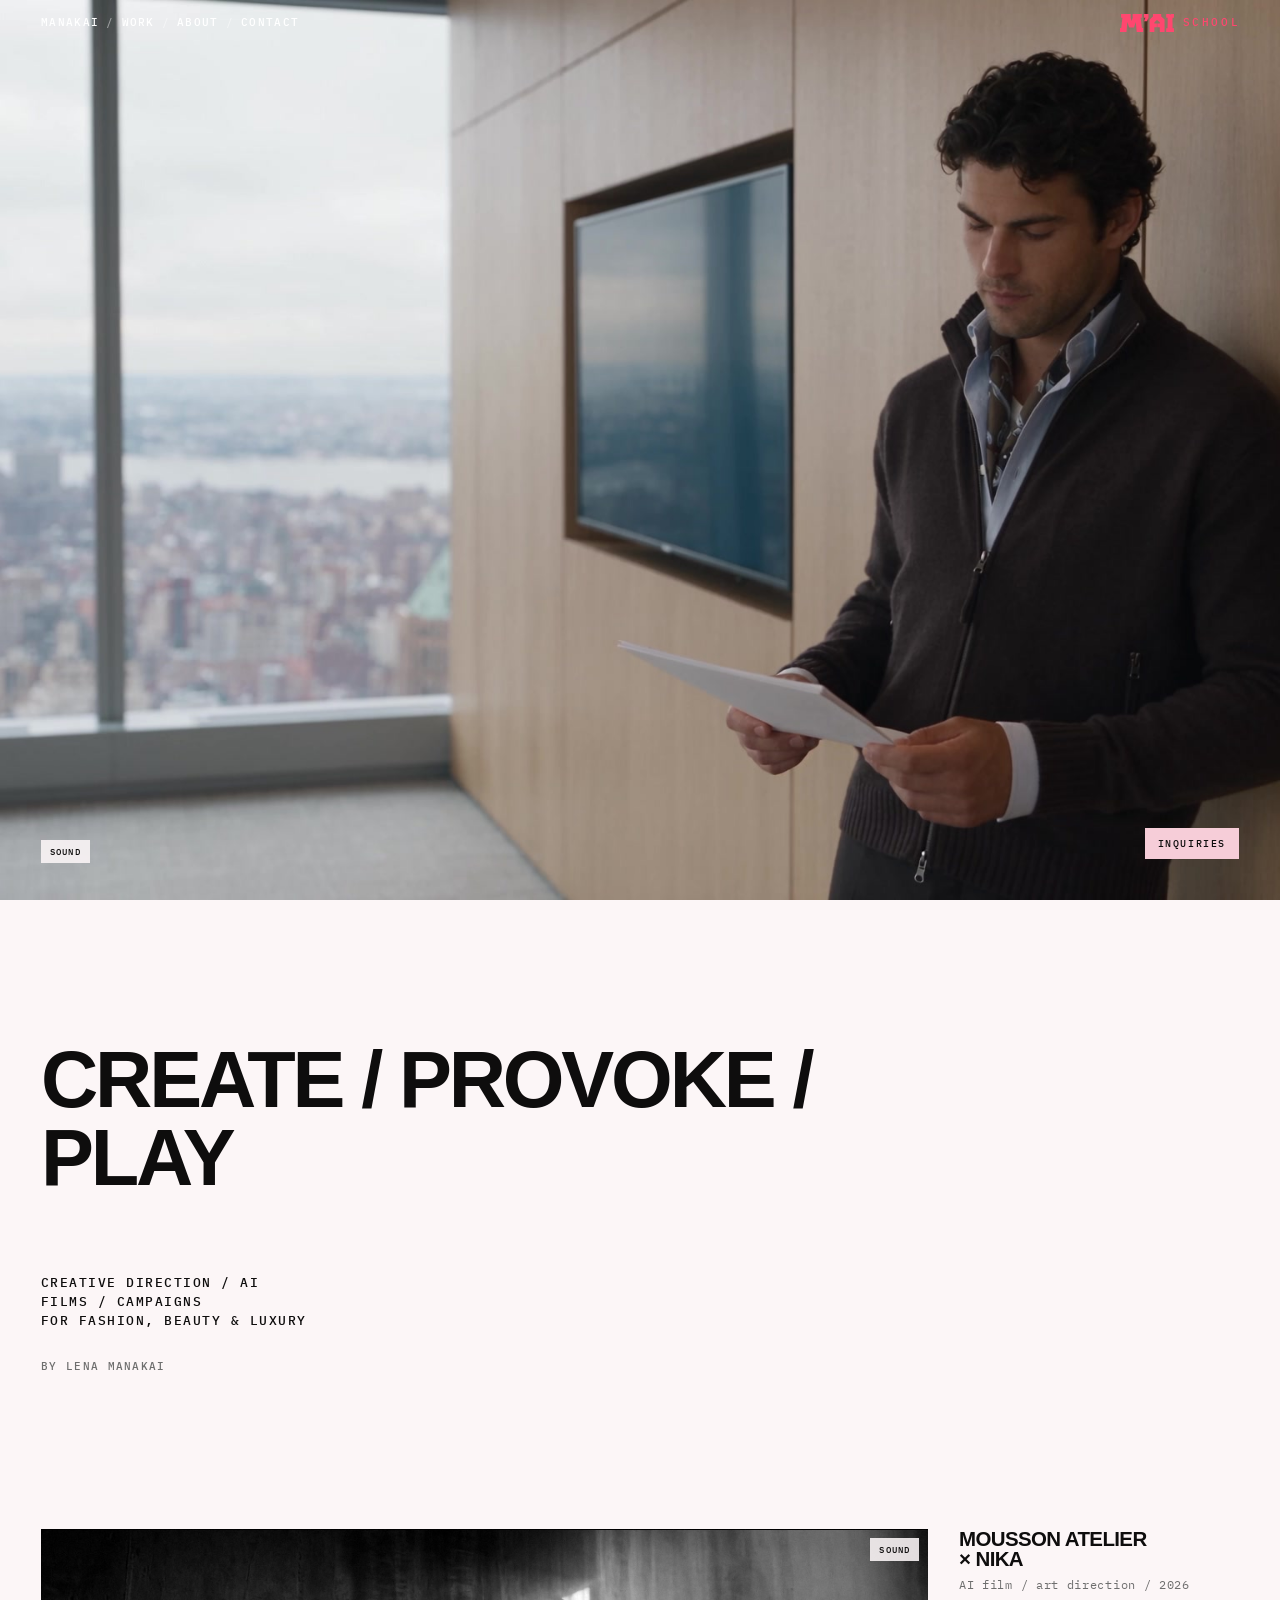
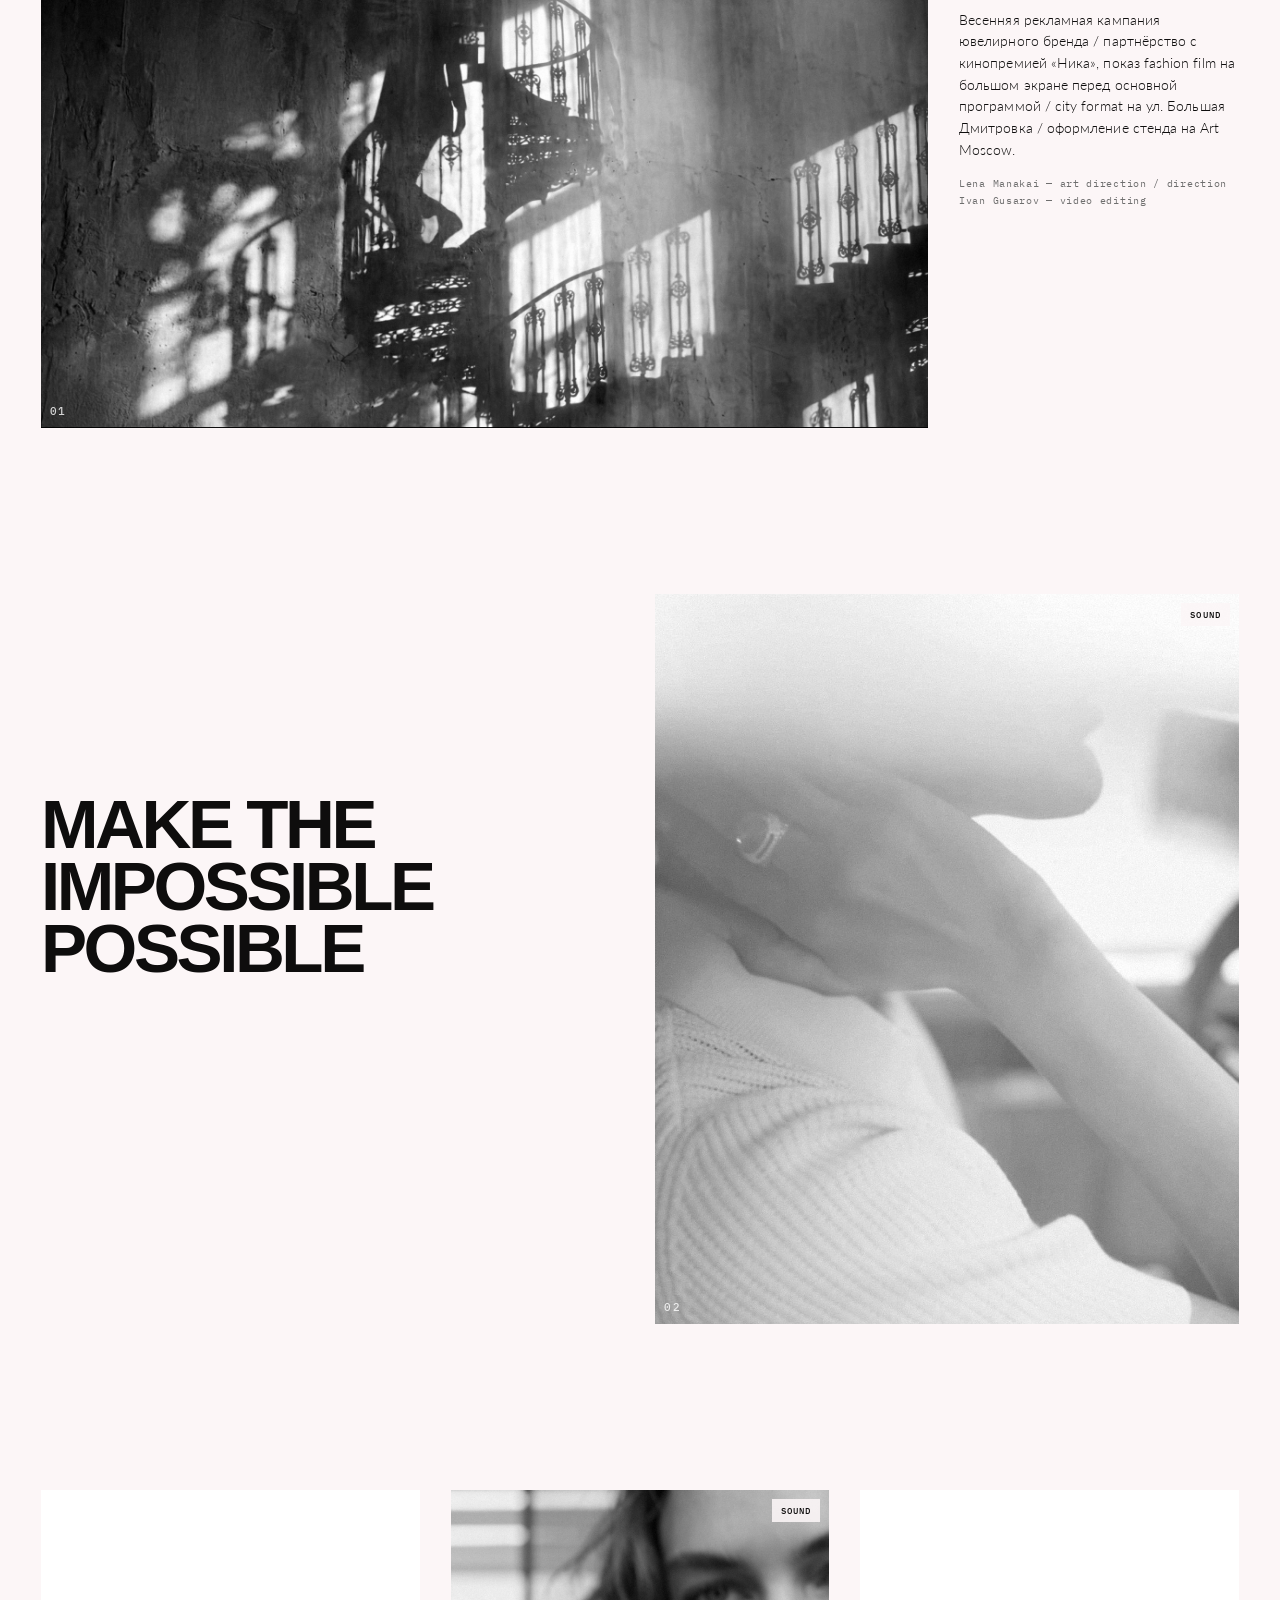
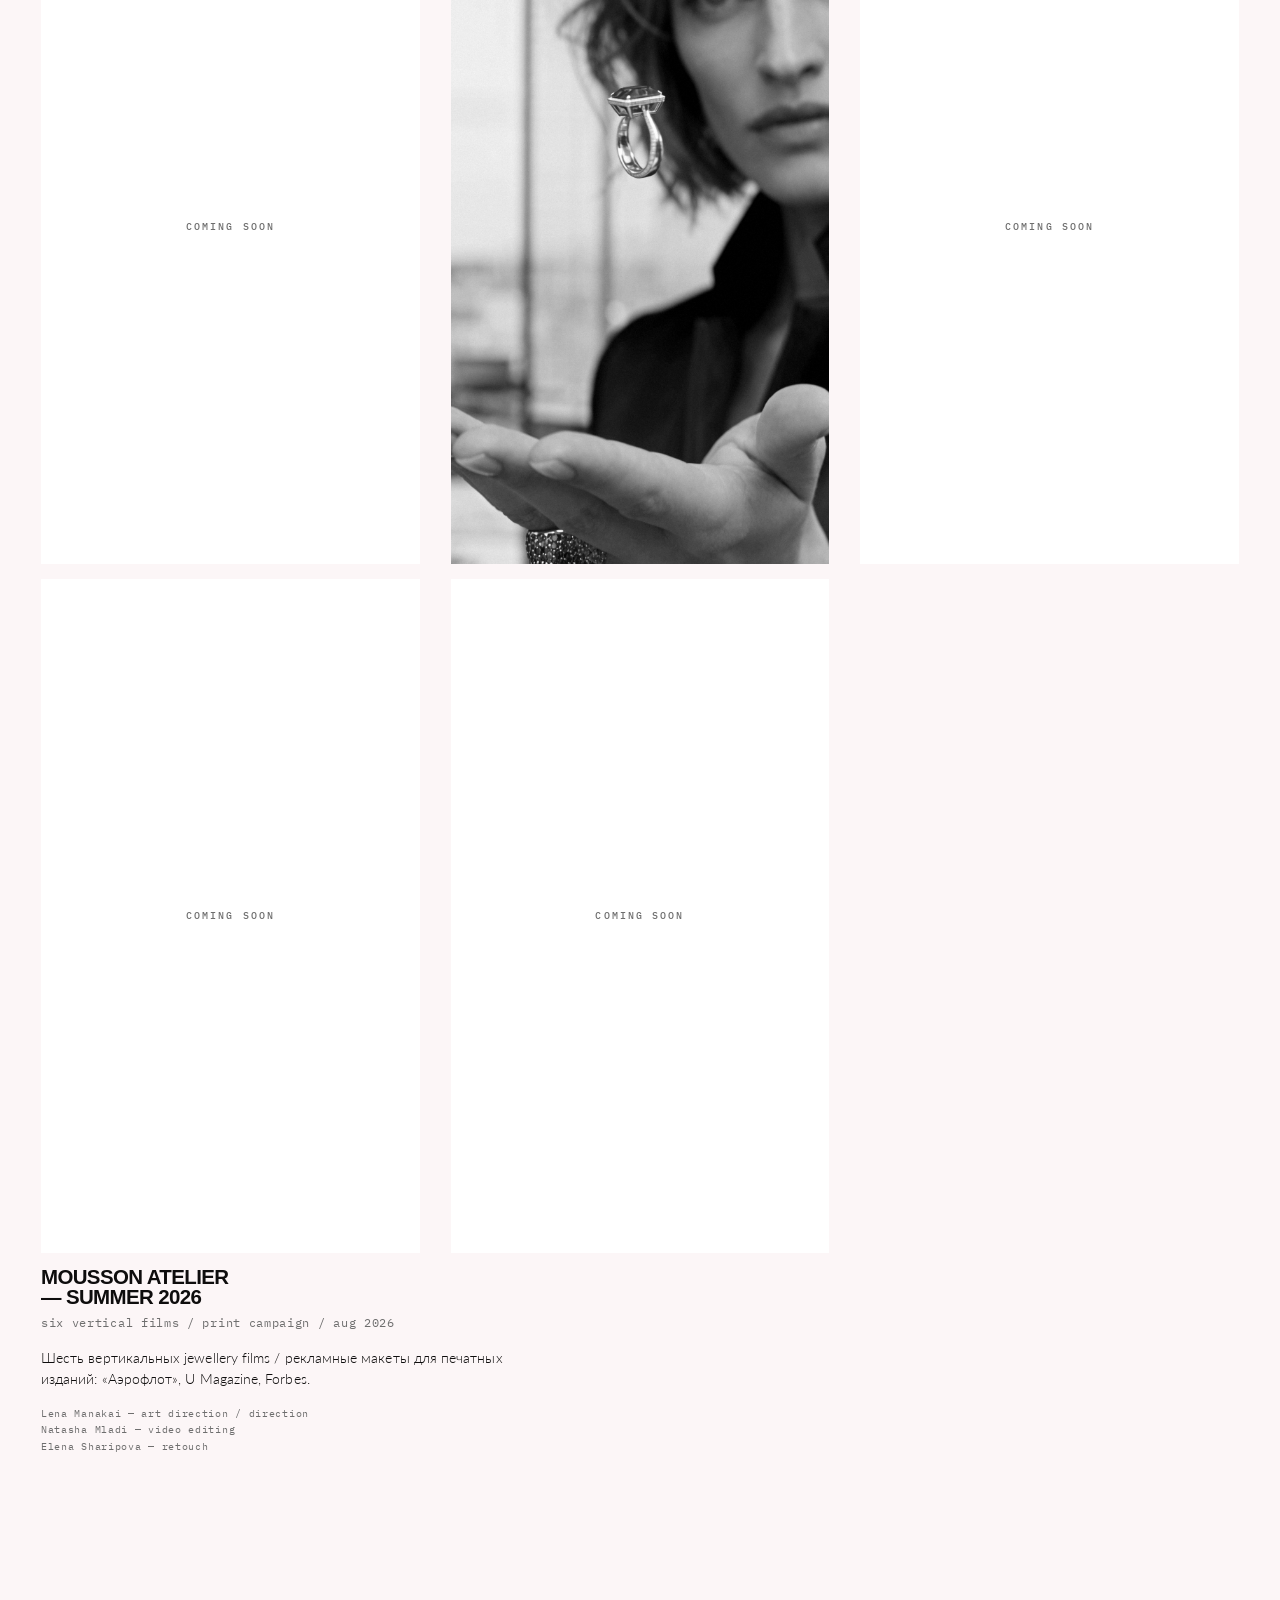
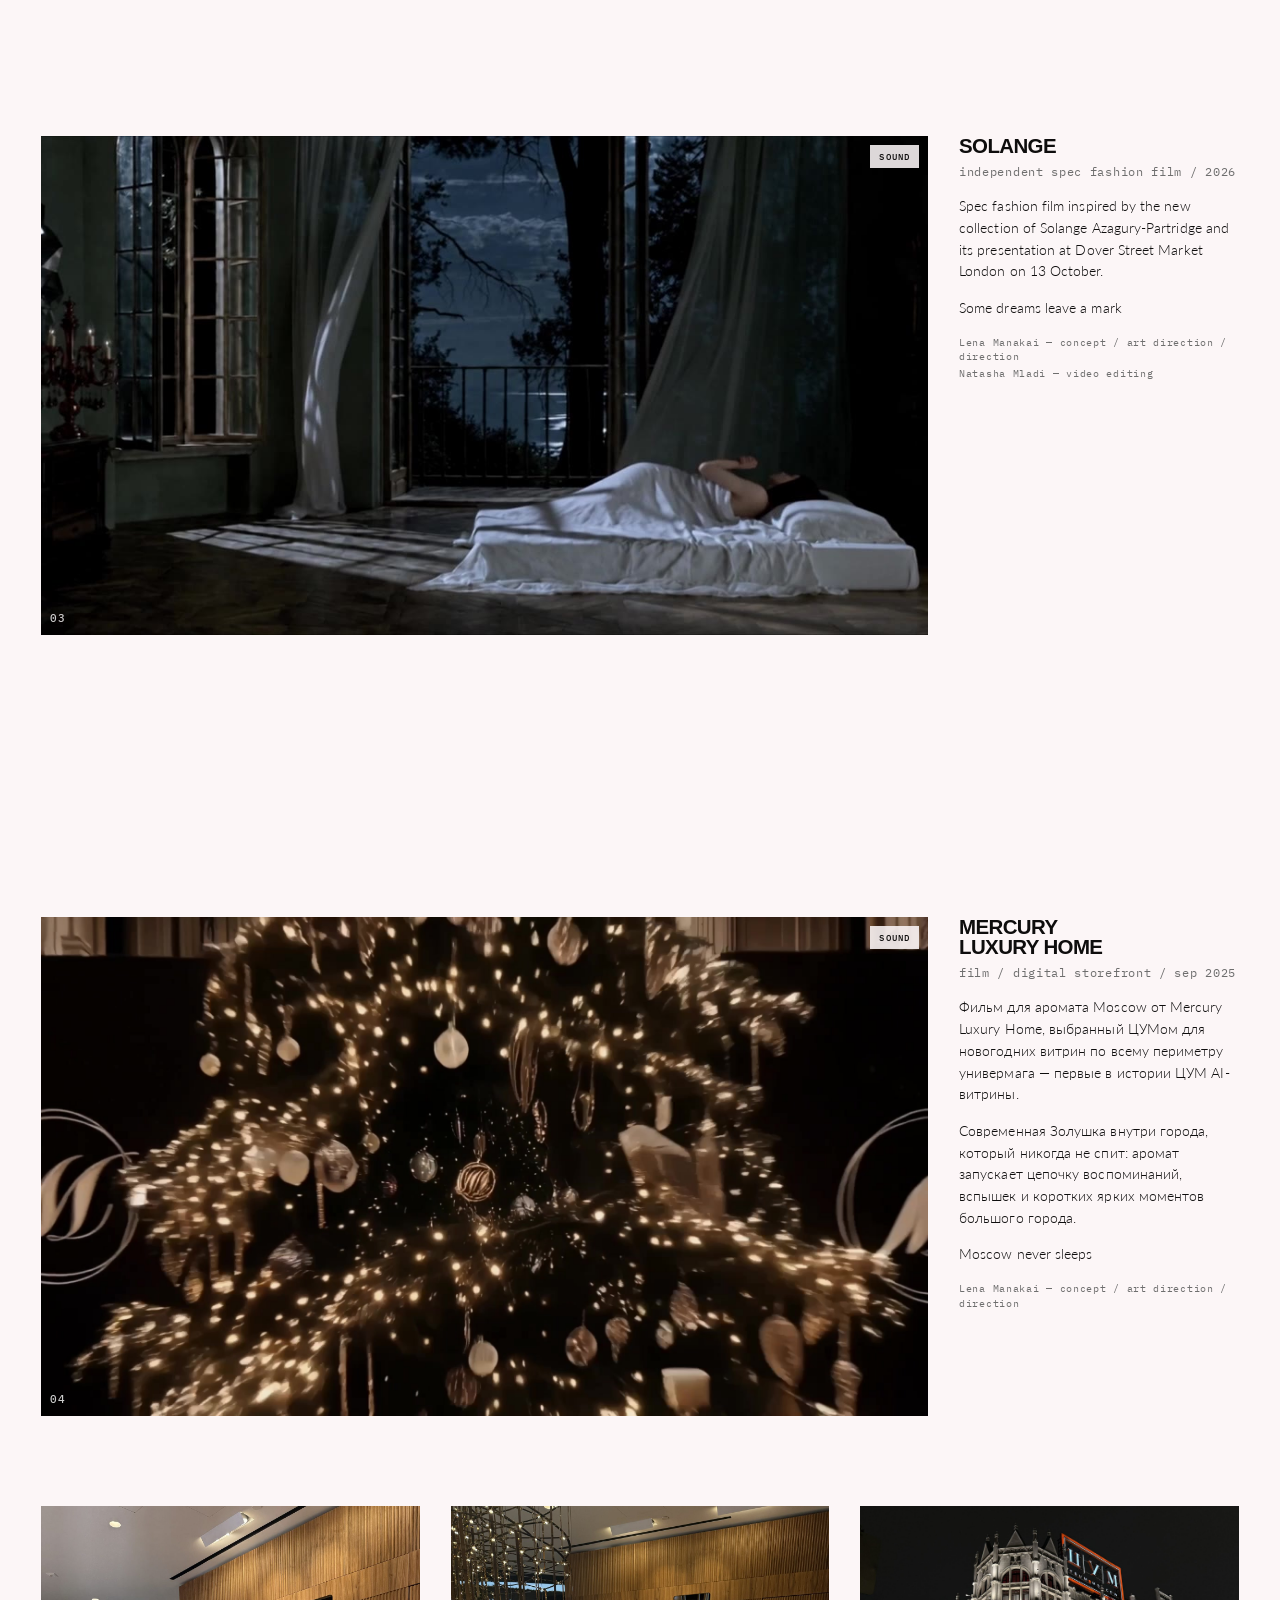
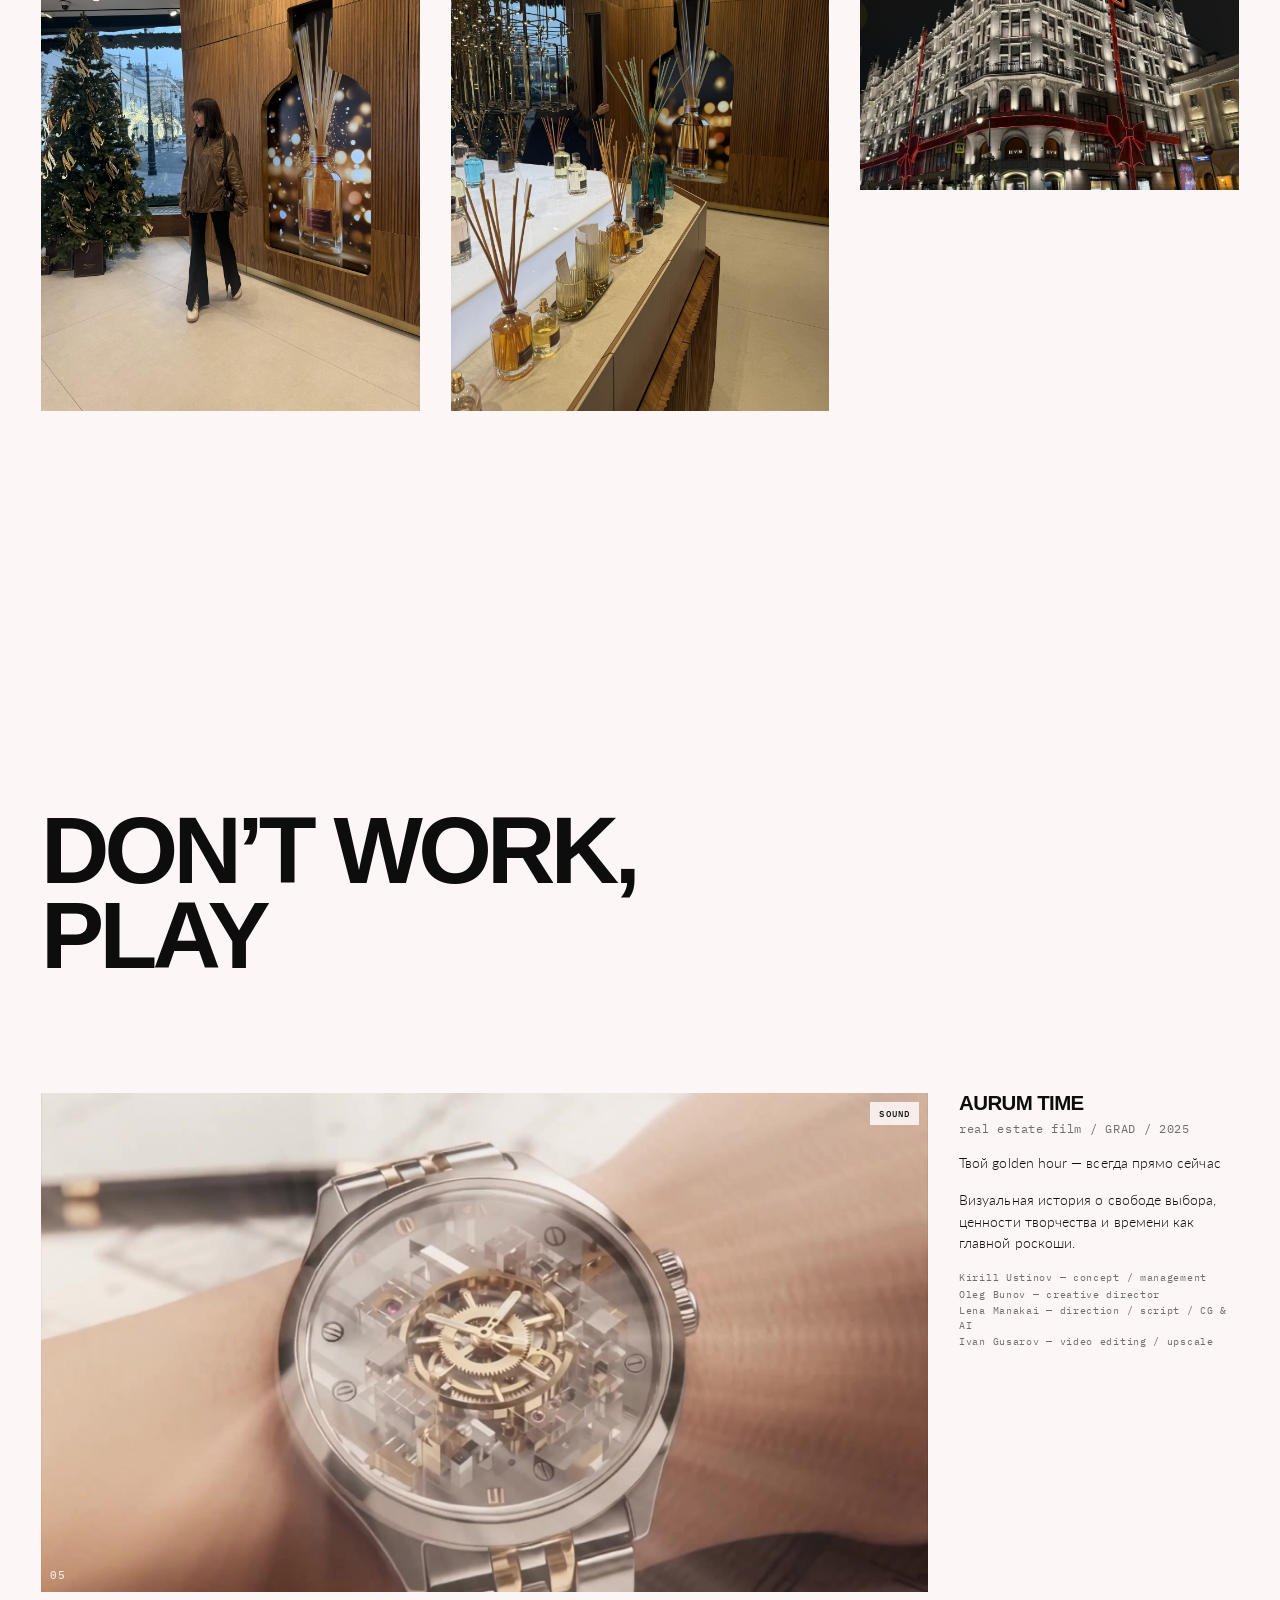
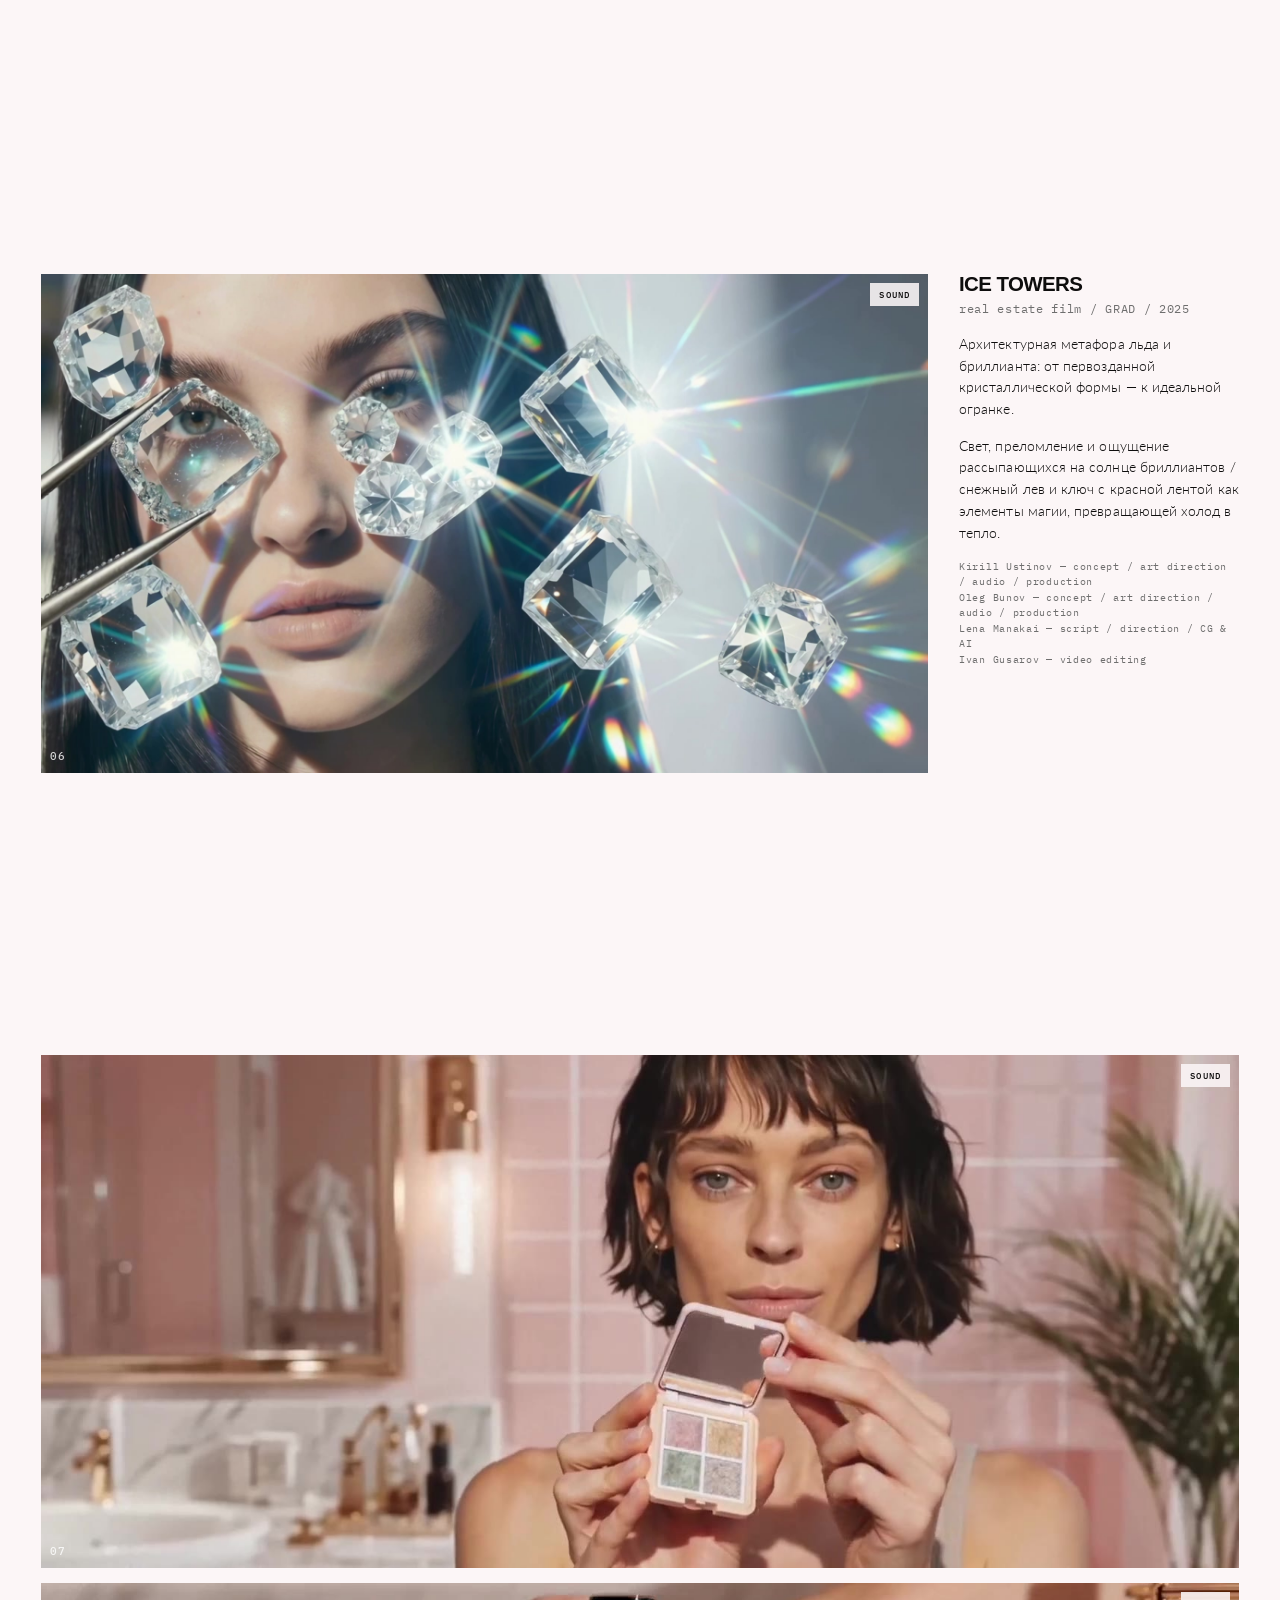
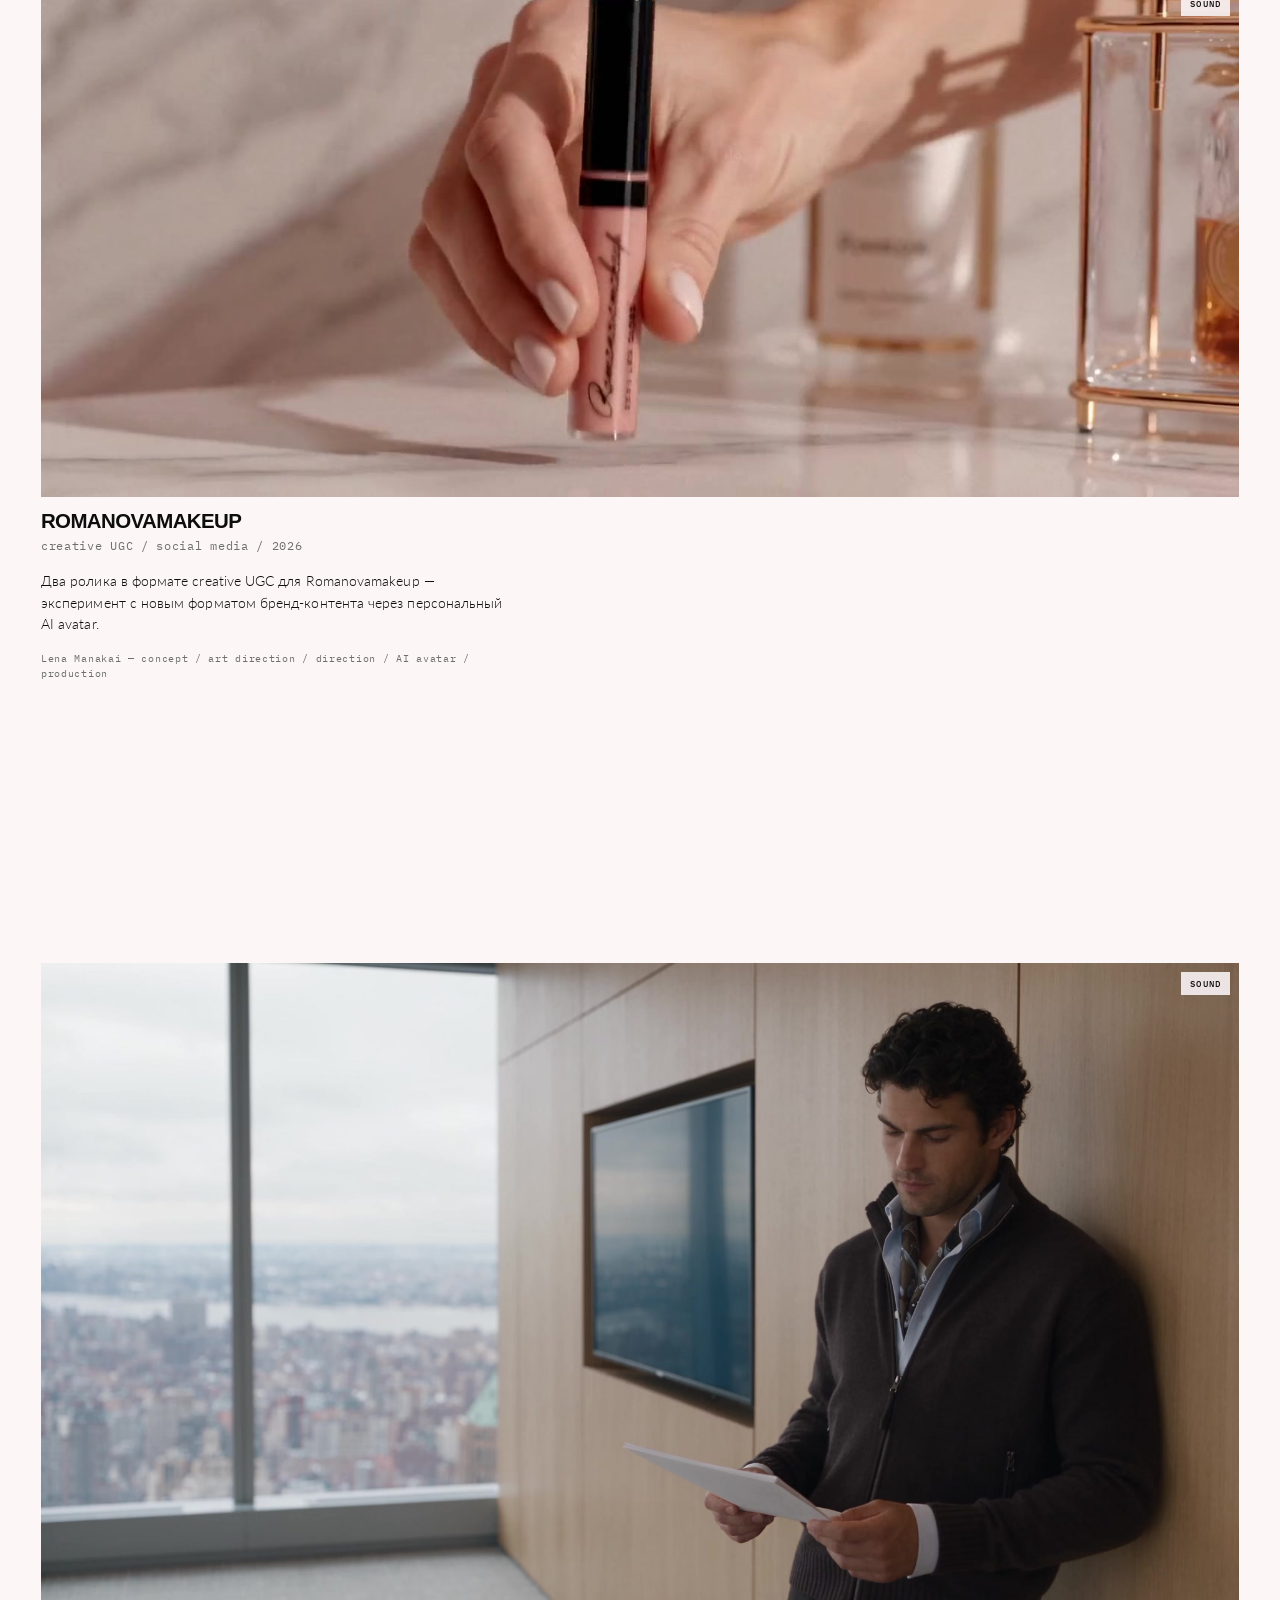
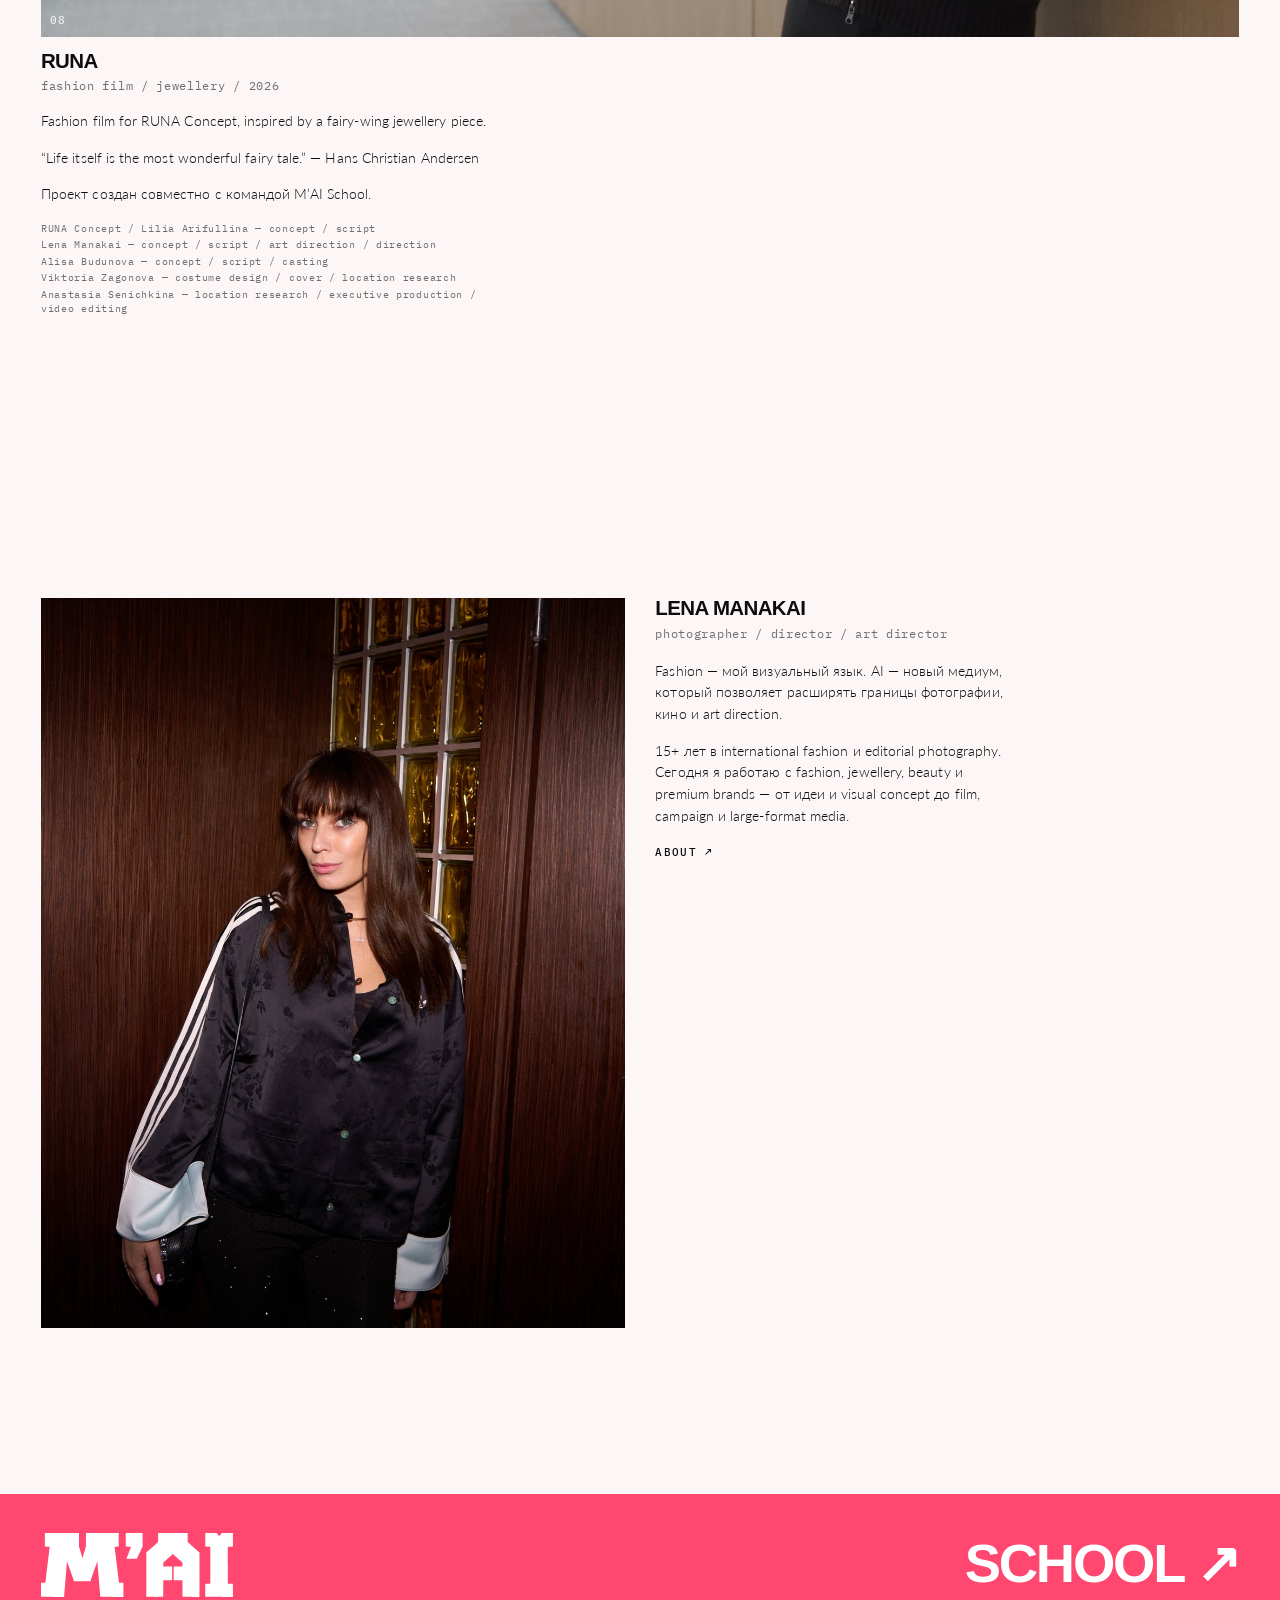
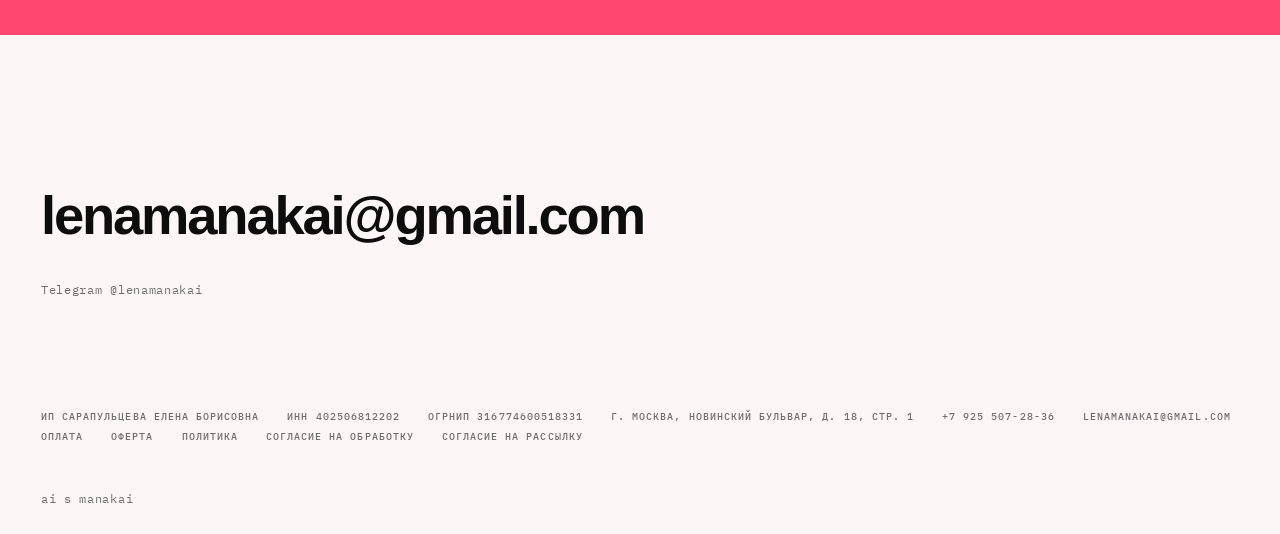
==== commit 19de4e11: "админка" ====
--- a/index.html
+++ b/index.html
@@ -233,6 +233,16 @@
   @media (prefers-reduced-motion:reduce){ html{scroll-behavior:auto;} }
   .ph{display:inline-block;border:1px solid var(--mark);color:var(--mark);padding:1px 6px;
     font-family:var(--mono);font-size:10px;letter-spacing:.08em;}
+
+  /* узкие телефоны: шапка ужимается, знак M'AI SCHOOL всегда виден целиком */
+  header nav{min-width:0;}
+  a[href^="mailto:"]{overflow-wrap:anywhere;}
+  @media (max-width:400px){
+    header{padding:11px 12px;gap:6px;}
+    header nav{gap:5px;overflow:hidden;white-space:nowrap;}
+    header nav a,header nav .sl{font-size:8.6px;letter-spacing:.04em;}
+    .school{margin-left:6px;}
+  }
 </style>
 <!-- Yandex.Metrika counter -->
 <script type="text/javascript">
@@ -522,7 +532,7 @@
   <span>г. Москва, Новинский бульвар, д. 18, стр. 1</span>
   <a href="tel:+79255072836">+7 925 507-28-36</a>
   <a href="mailto:lenamanakai@gmail.com">lenamanakai@gmail.com</a>
-  <a href="offer.html">Оферта</a>  <a href="privacy.html">Политика</a>  <a href="consent.html">Согласие на обработку</a>  <a href="newsletter.html">Согласие на рассылку</a>
+  <a href="pay.html">Оплата</a>  <a href="offer.html">Оферта</a>  <a href="privacy.html">Политика</a>  <a href="consent.html">Согласие на обработку</a>  <a href="newsletter.html">Согласие на рассылку</a>
 </section>
 
 <footer>
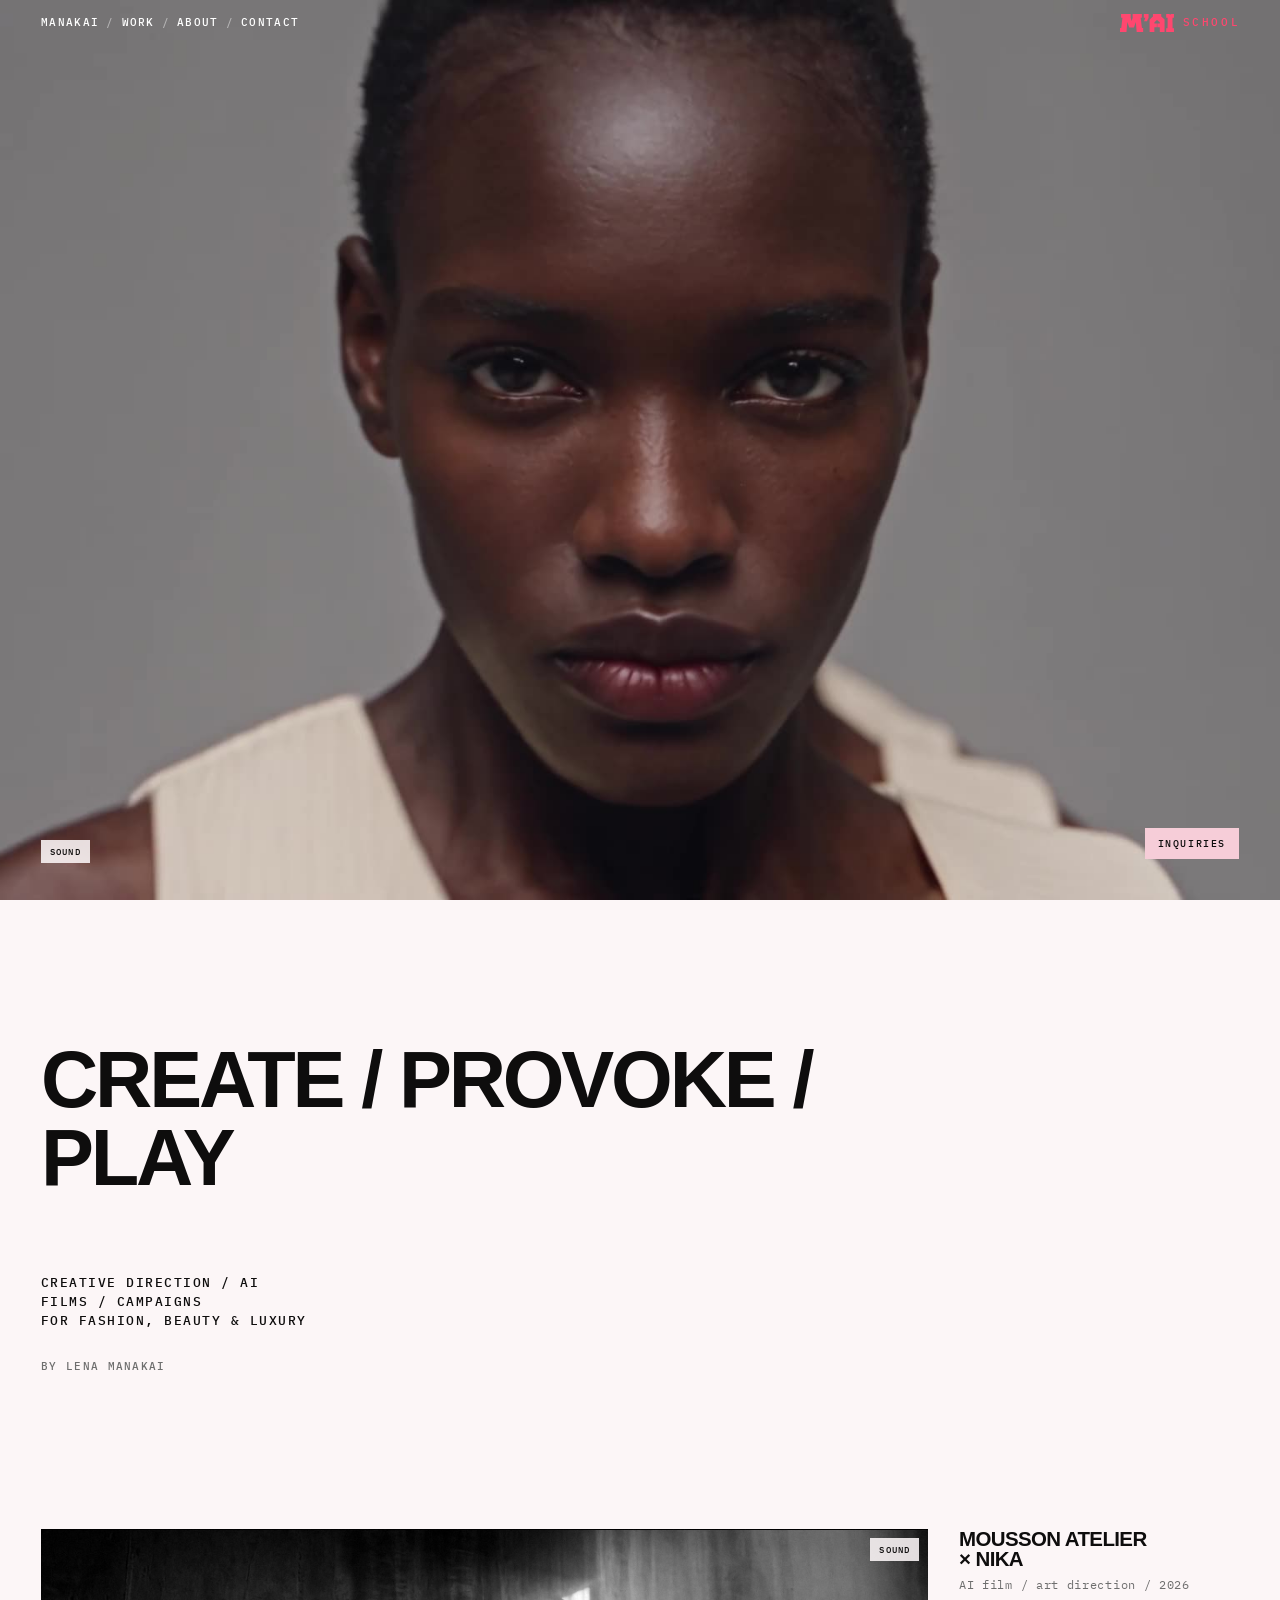
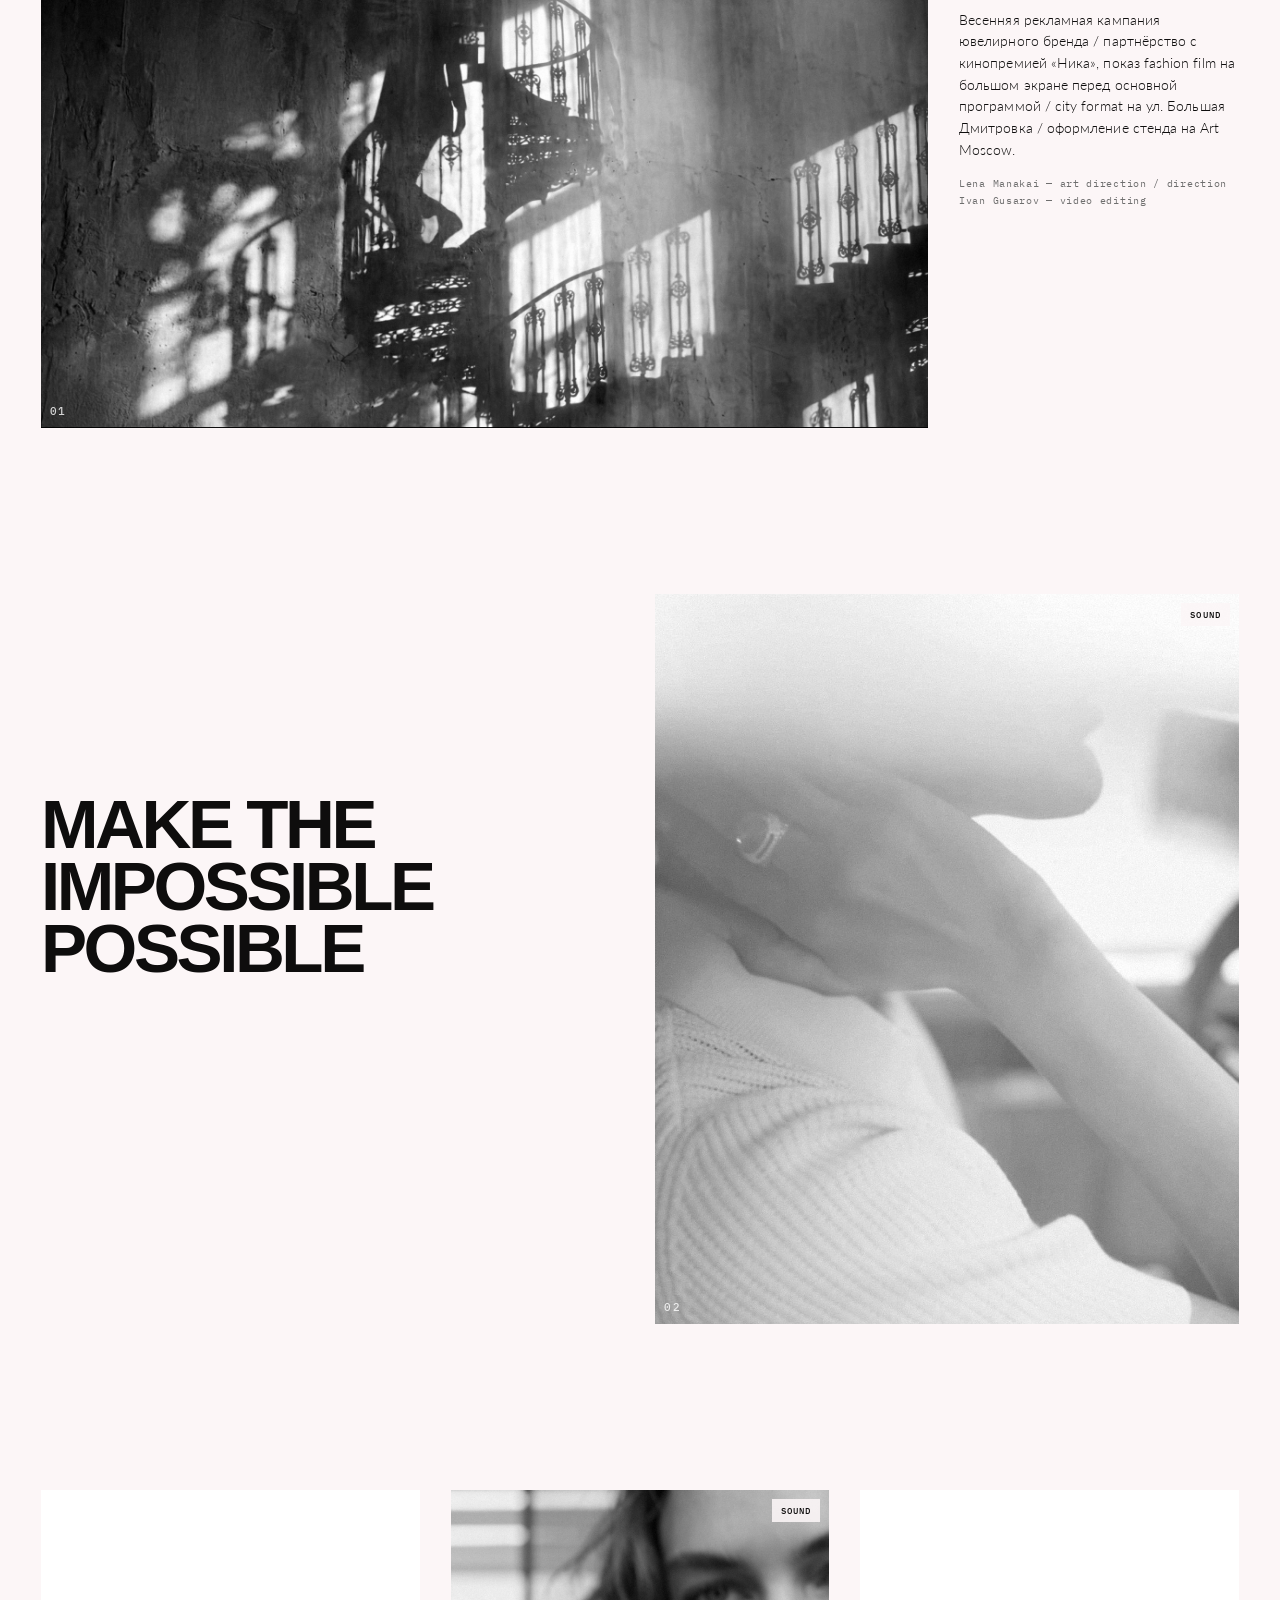
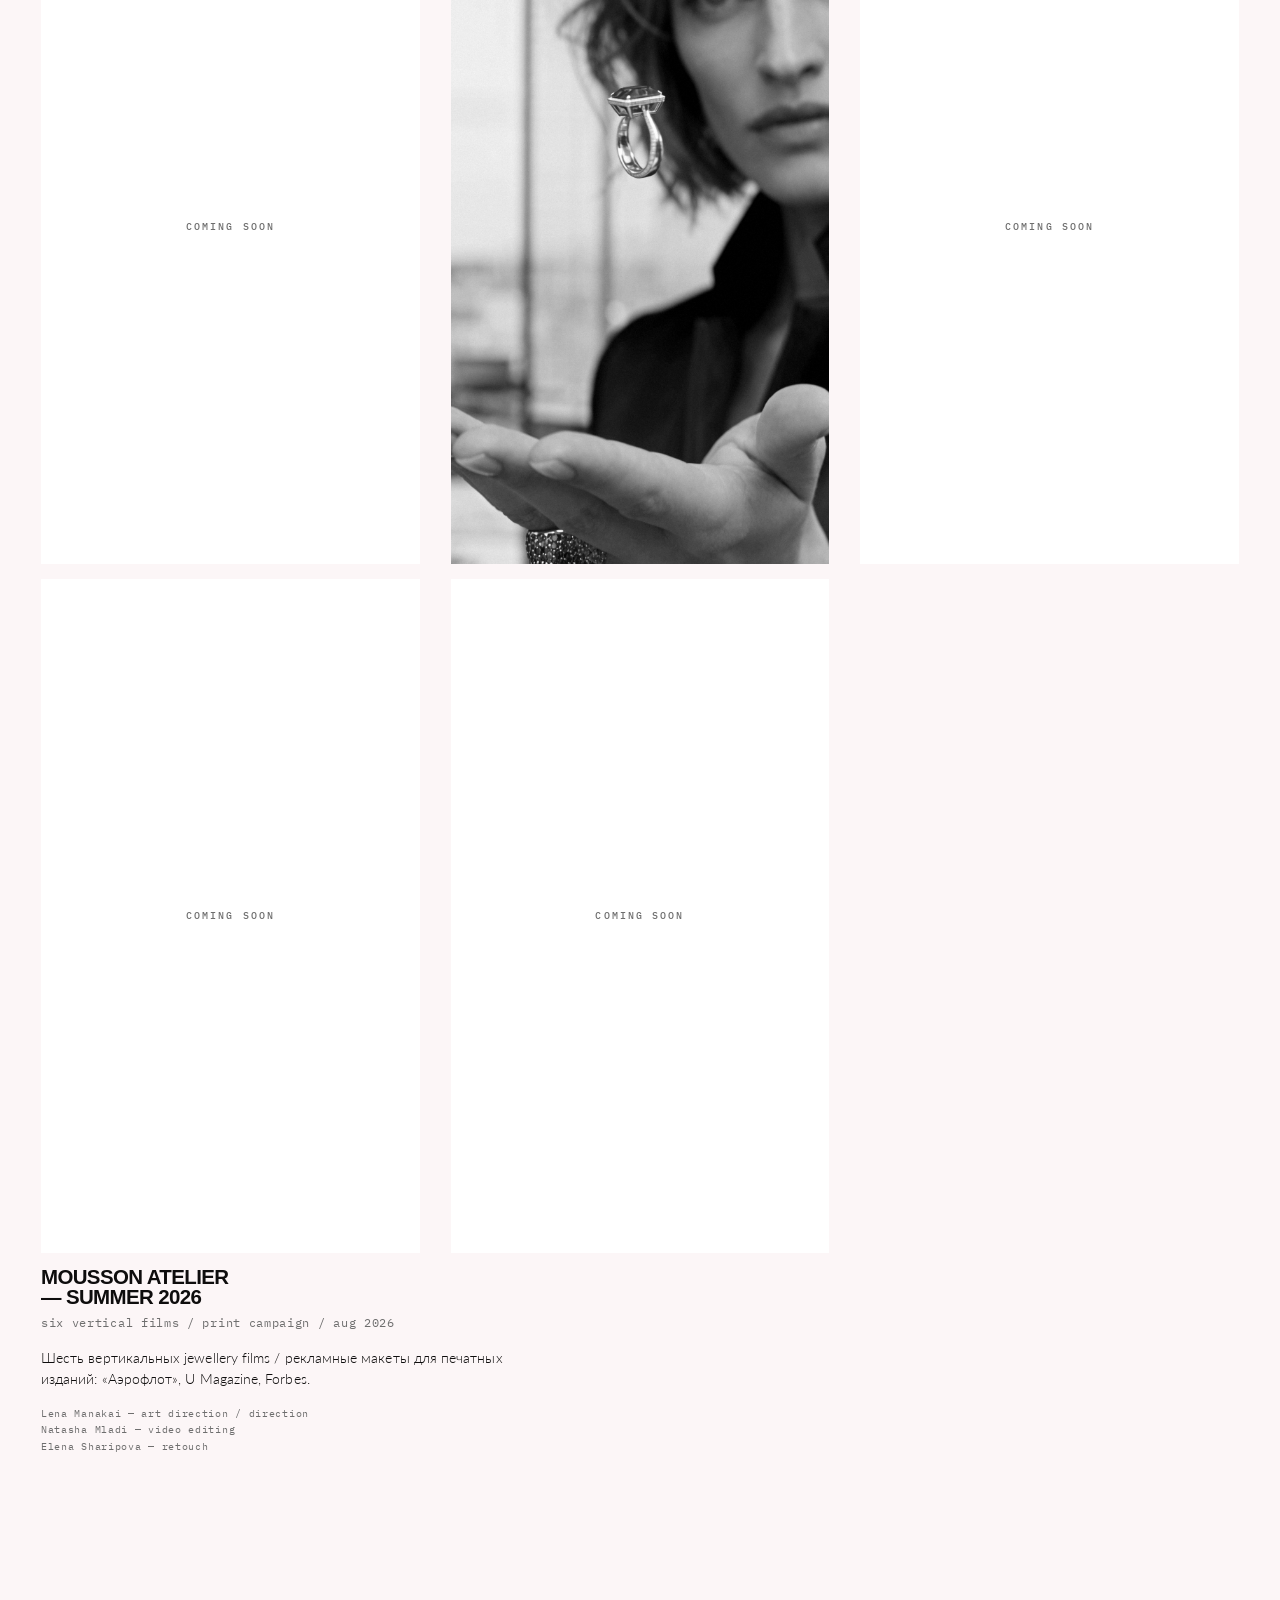
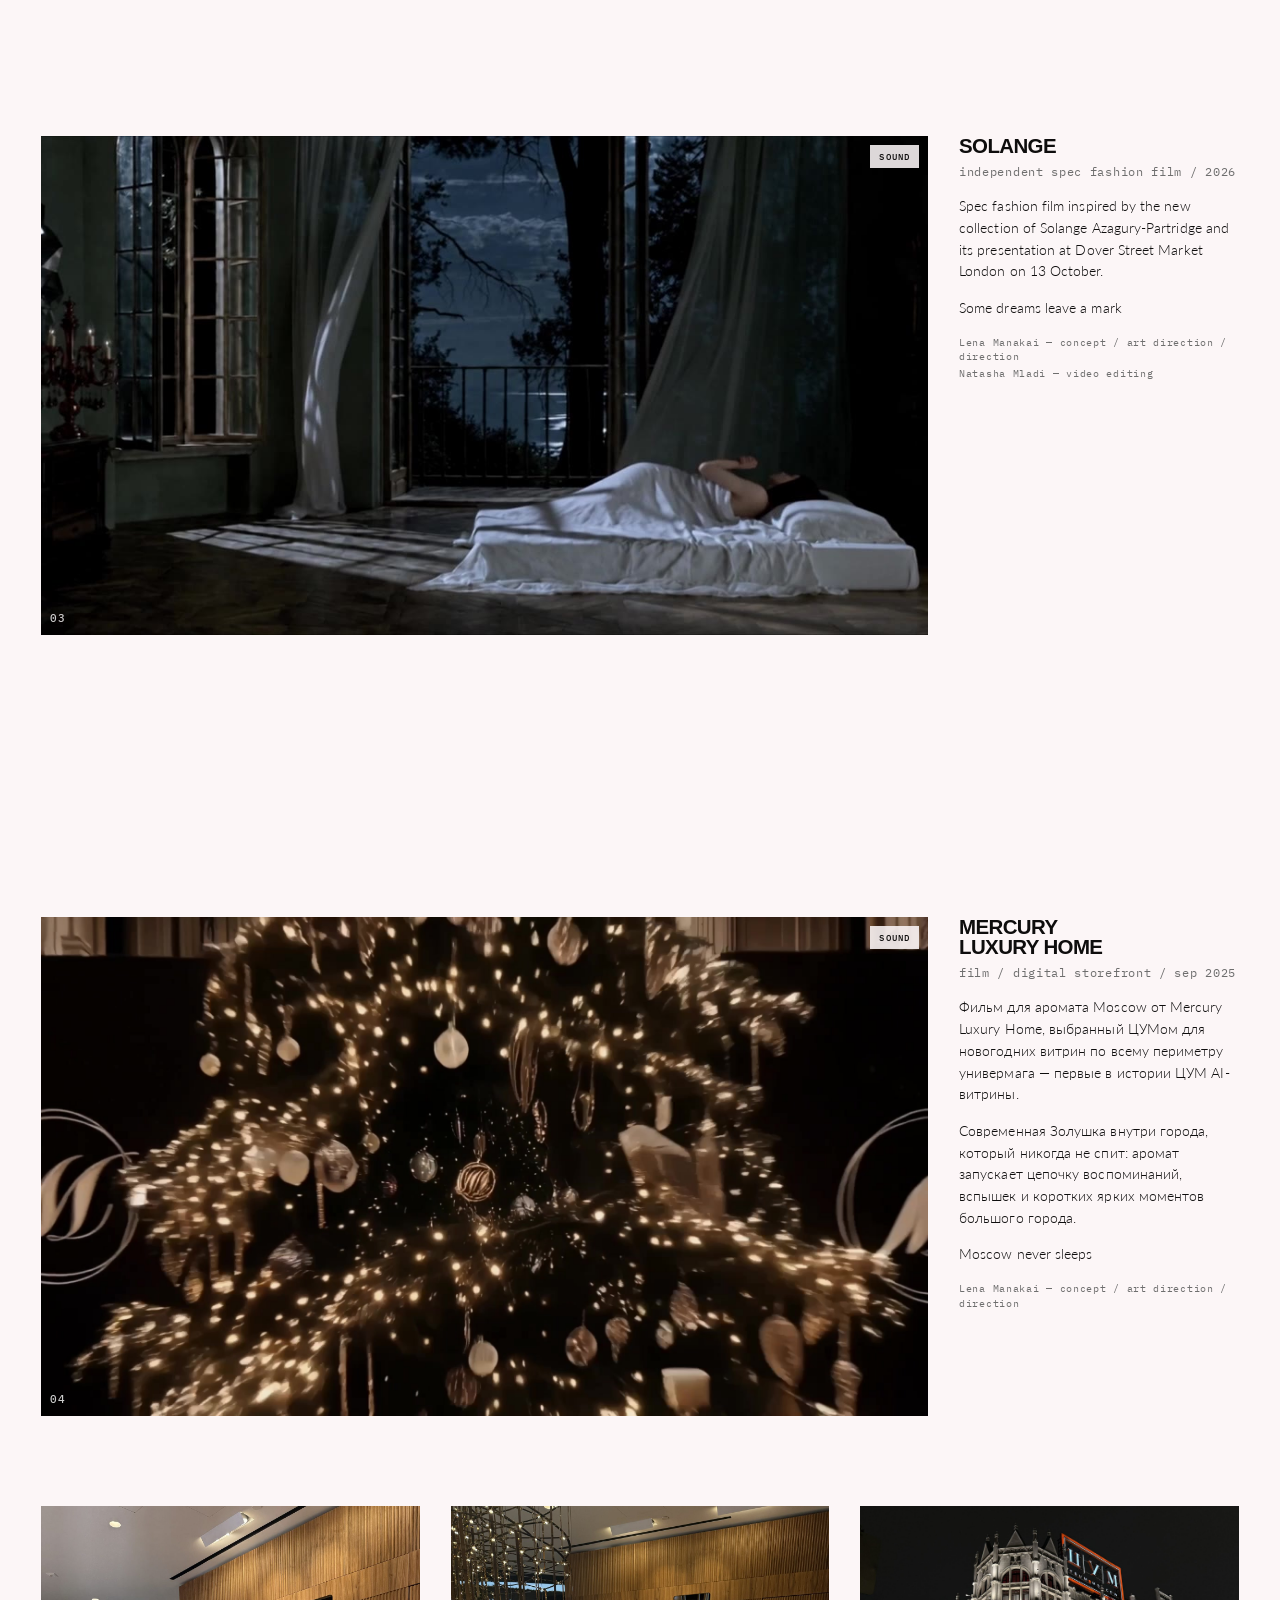
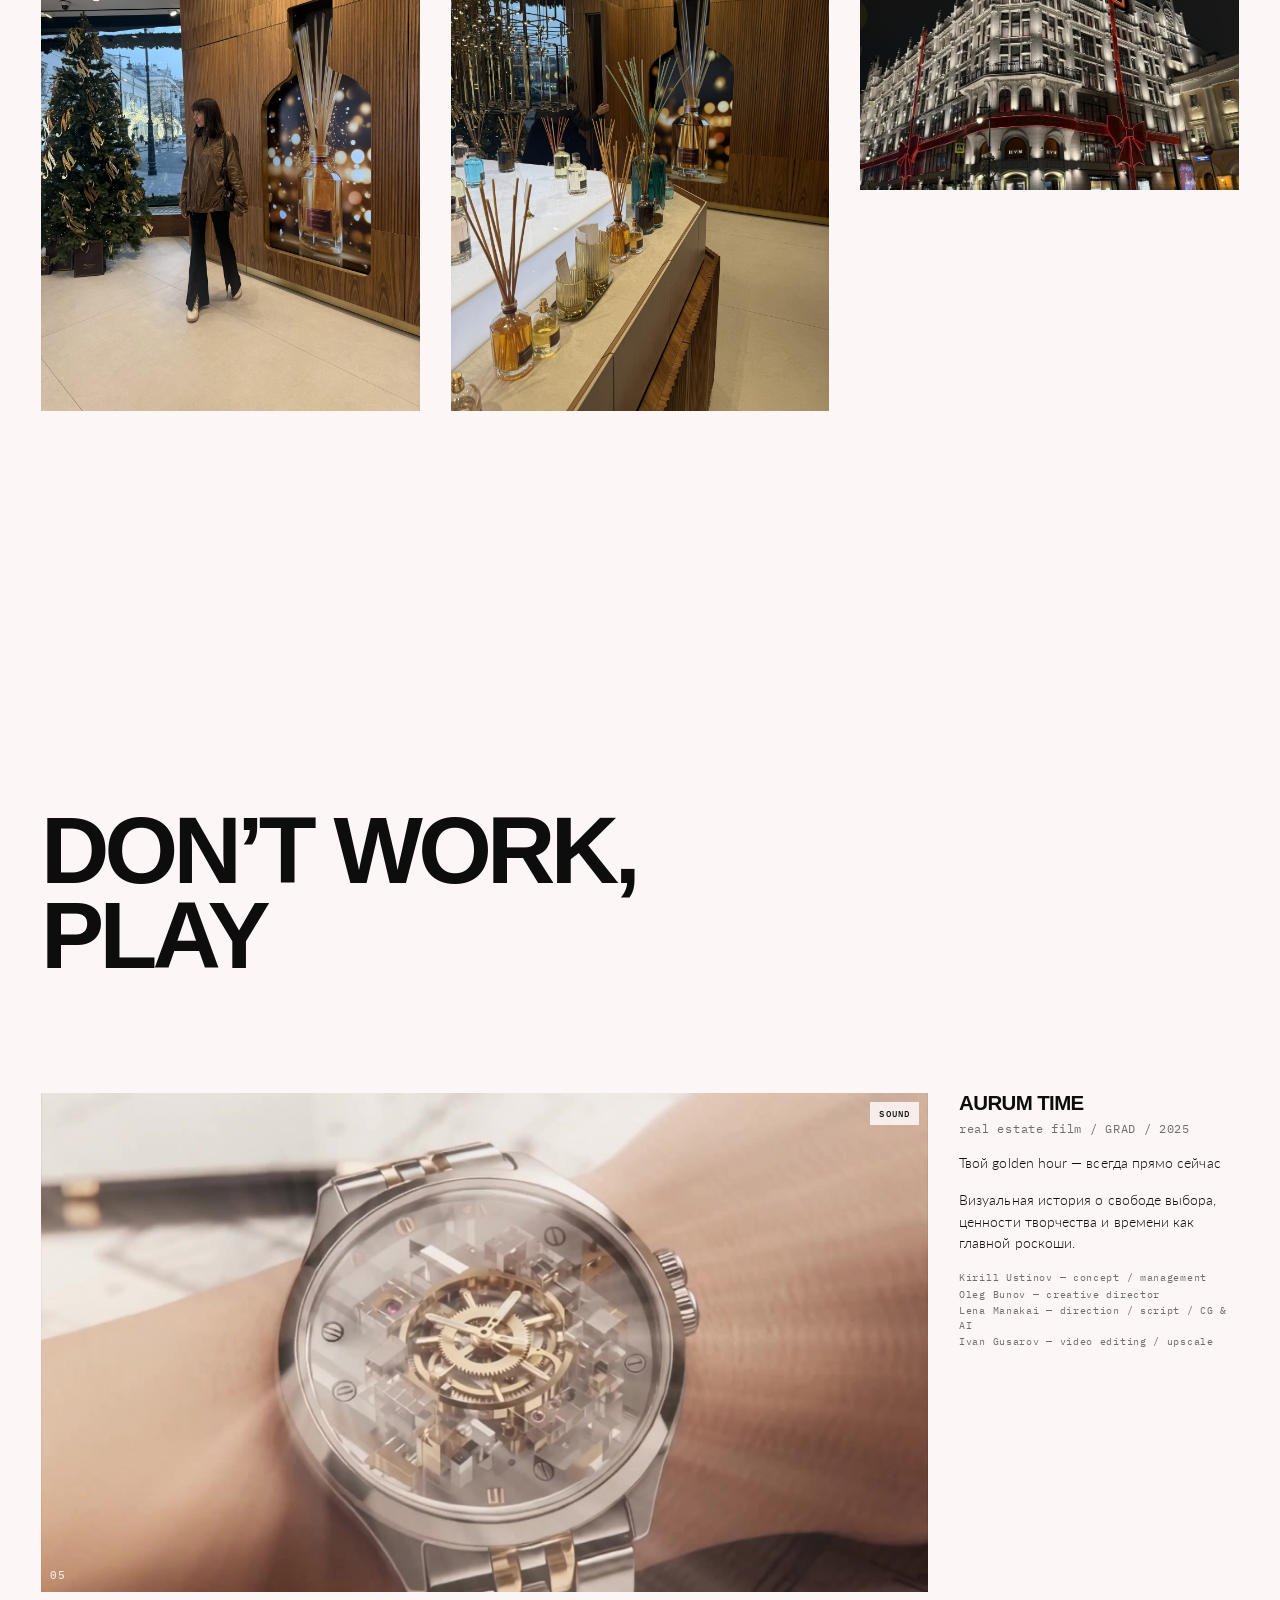
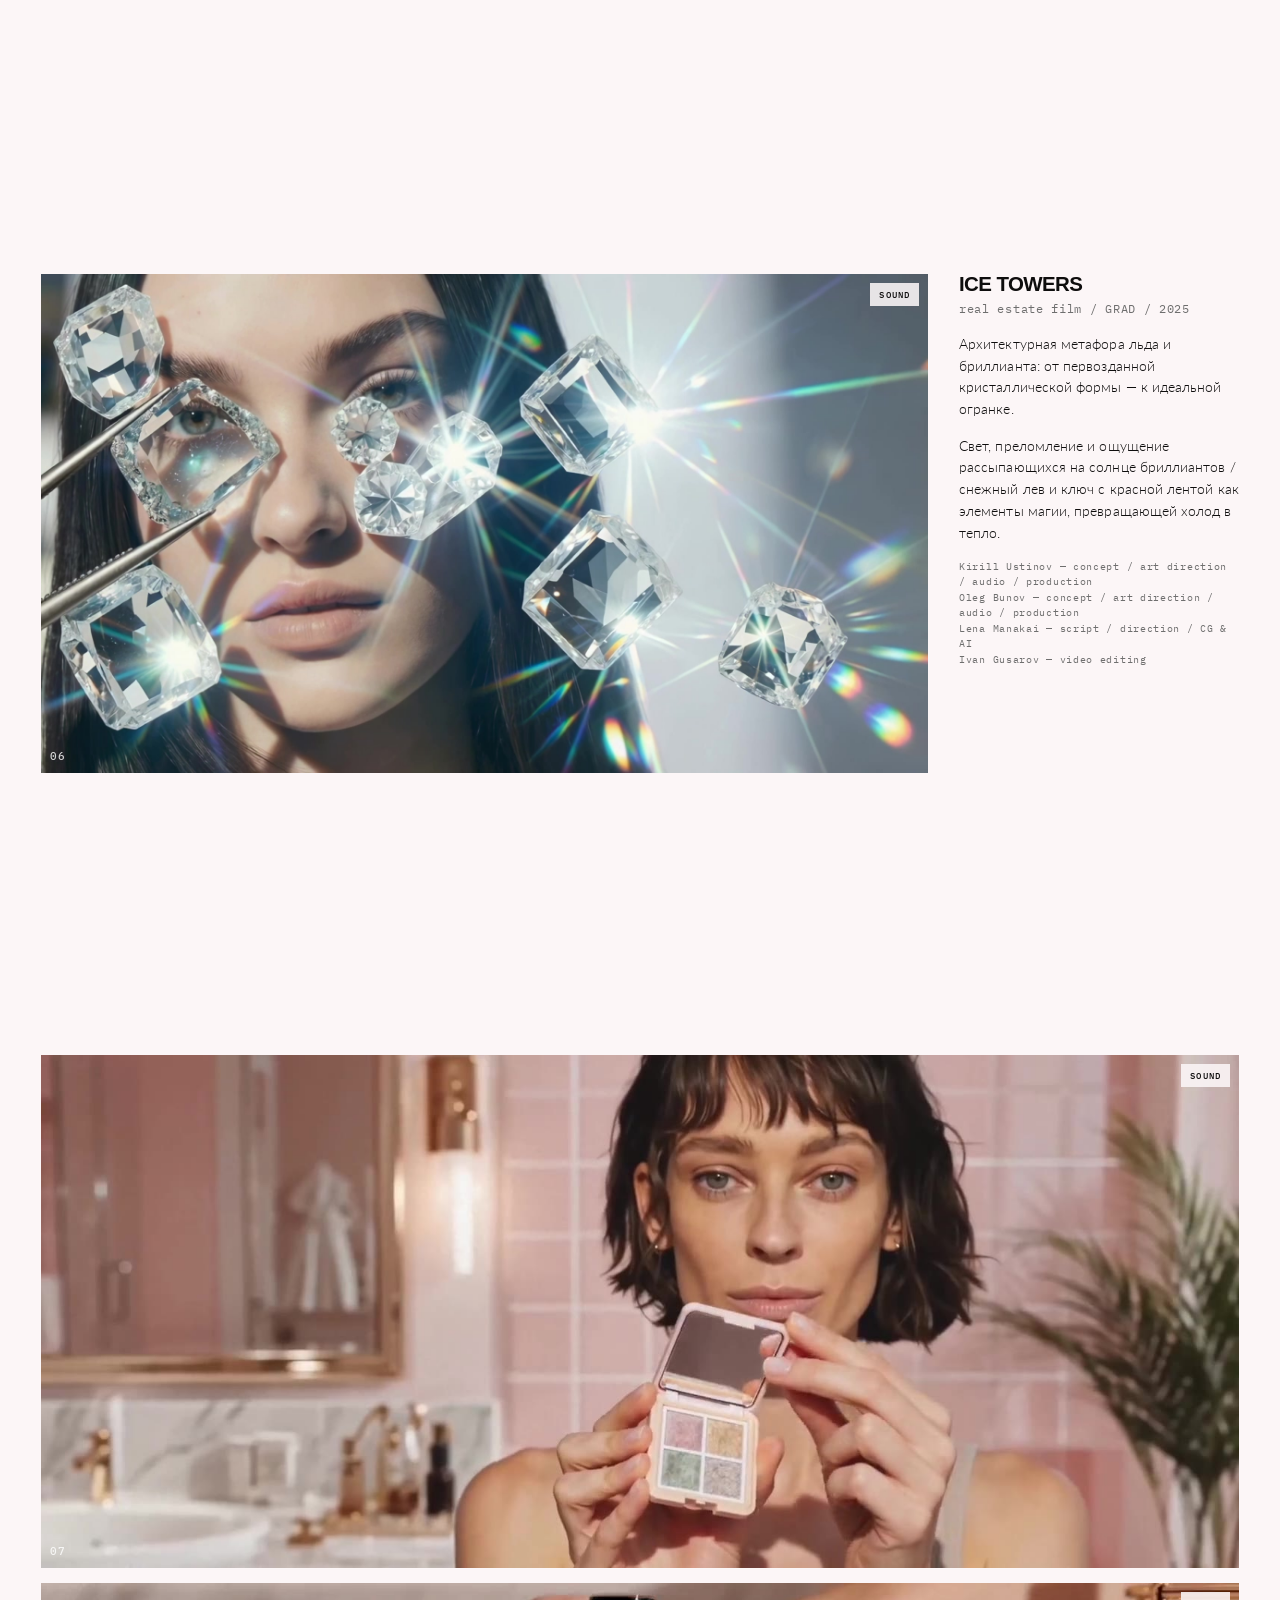
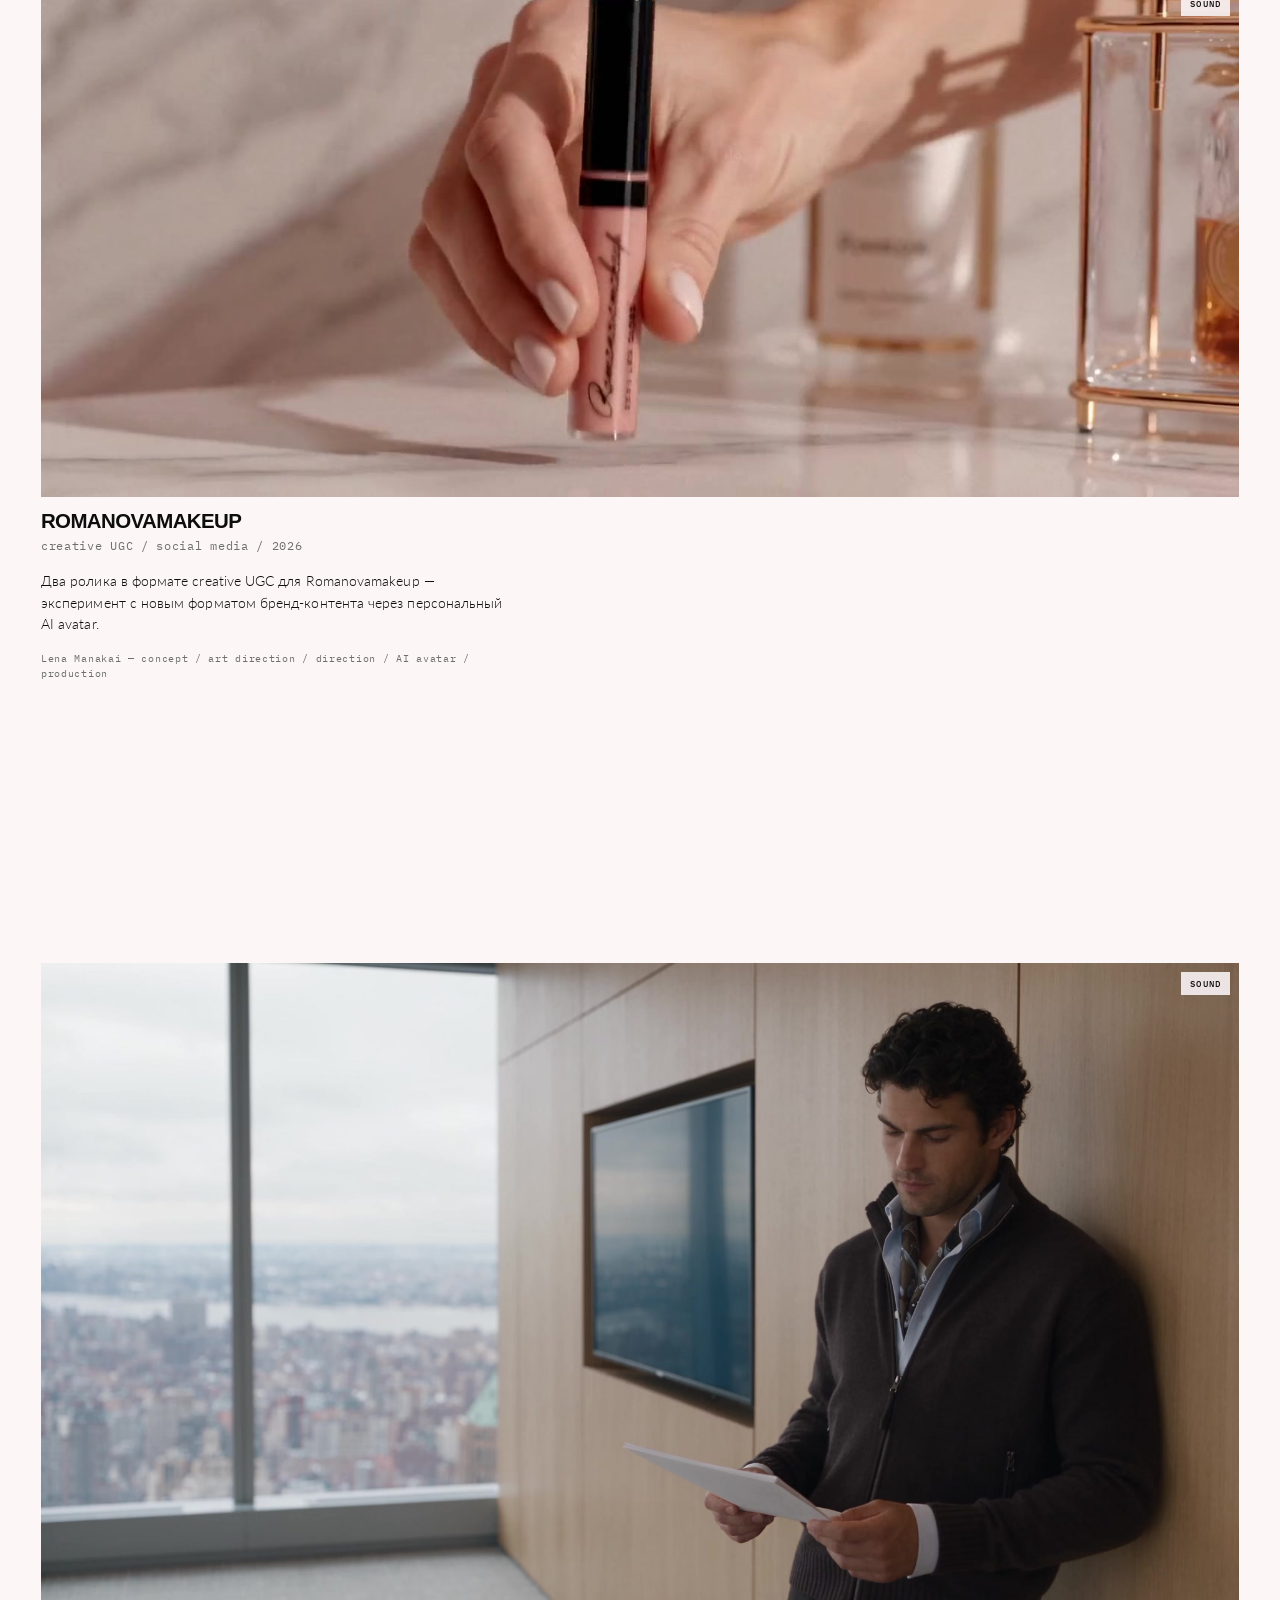
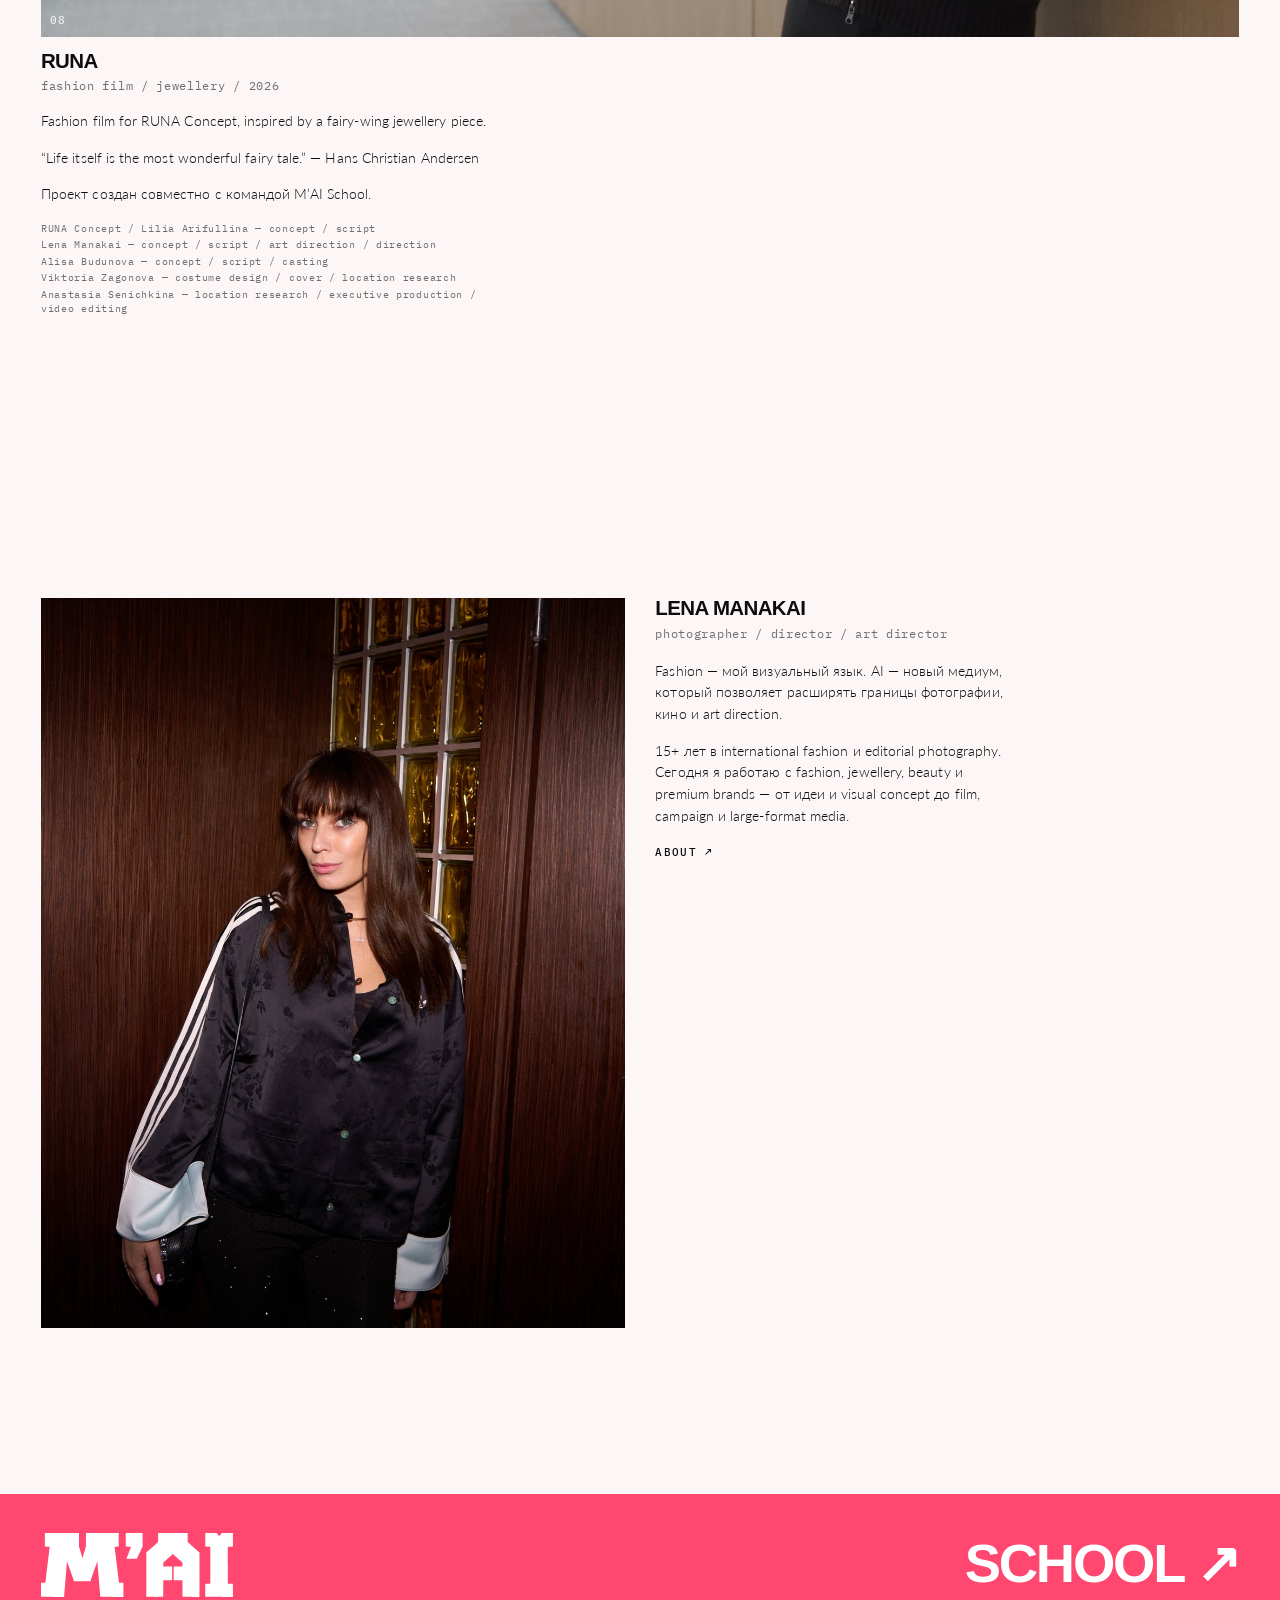
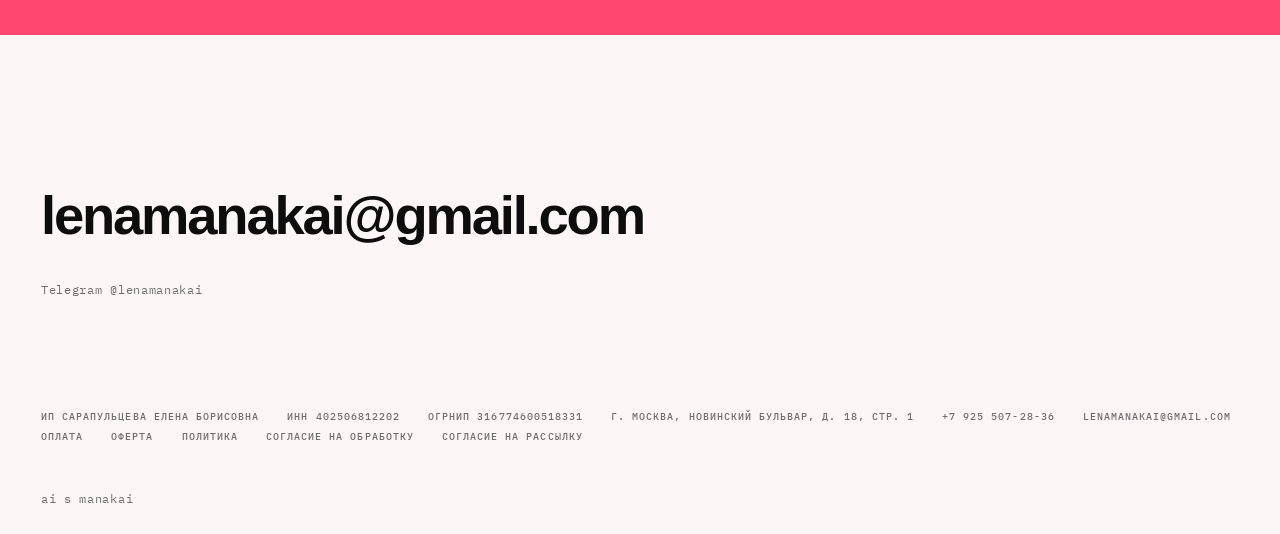
==== commit 4dabb645: "шоурил" ====
--- a/index.html
+++ b/index.html
@@ -283,7 +283,7 @@
 
 <!-- 01 · SHOWREEL -->
 <section class="reel" id="top" data-snd>
-  <video src="a/runa.mp4?v=5" poster="a/runa.jpg" autoplay muted loop playsinline preload="metadata"></video>
+  <video src="a/showreel.mp4?v=1" poster="a/showreel.jpg" autoplay muted loop playsinline preload="metadata"></video>
 </section>
 
 <!-- 02 · INTRODUCTION -->
